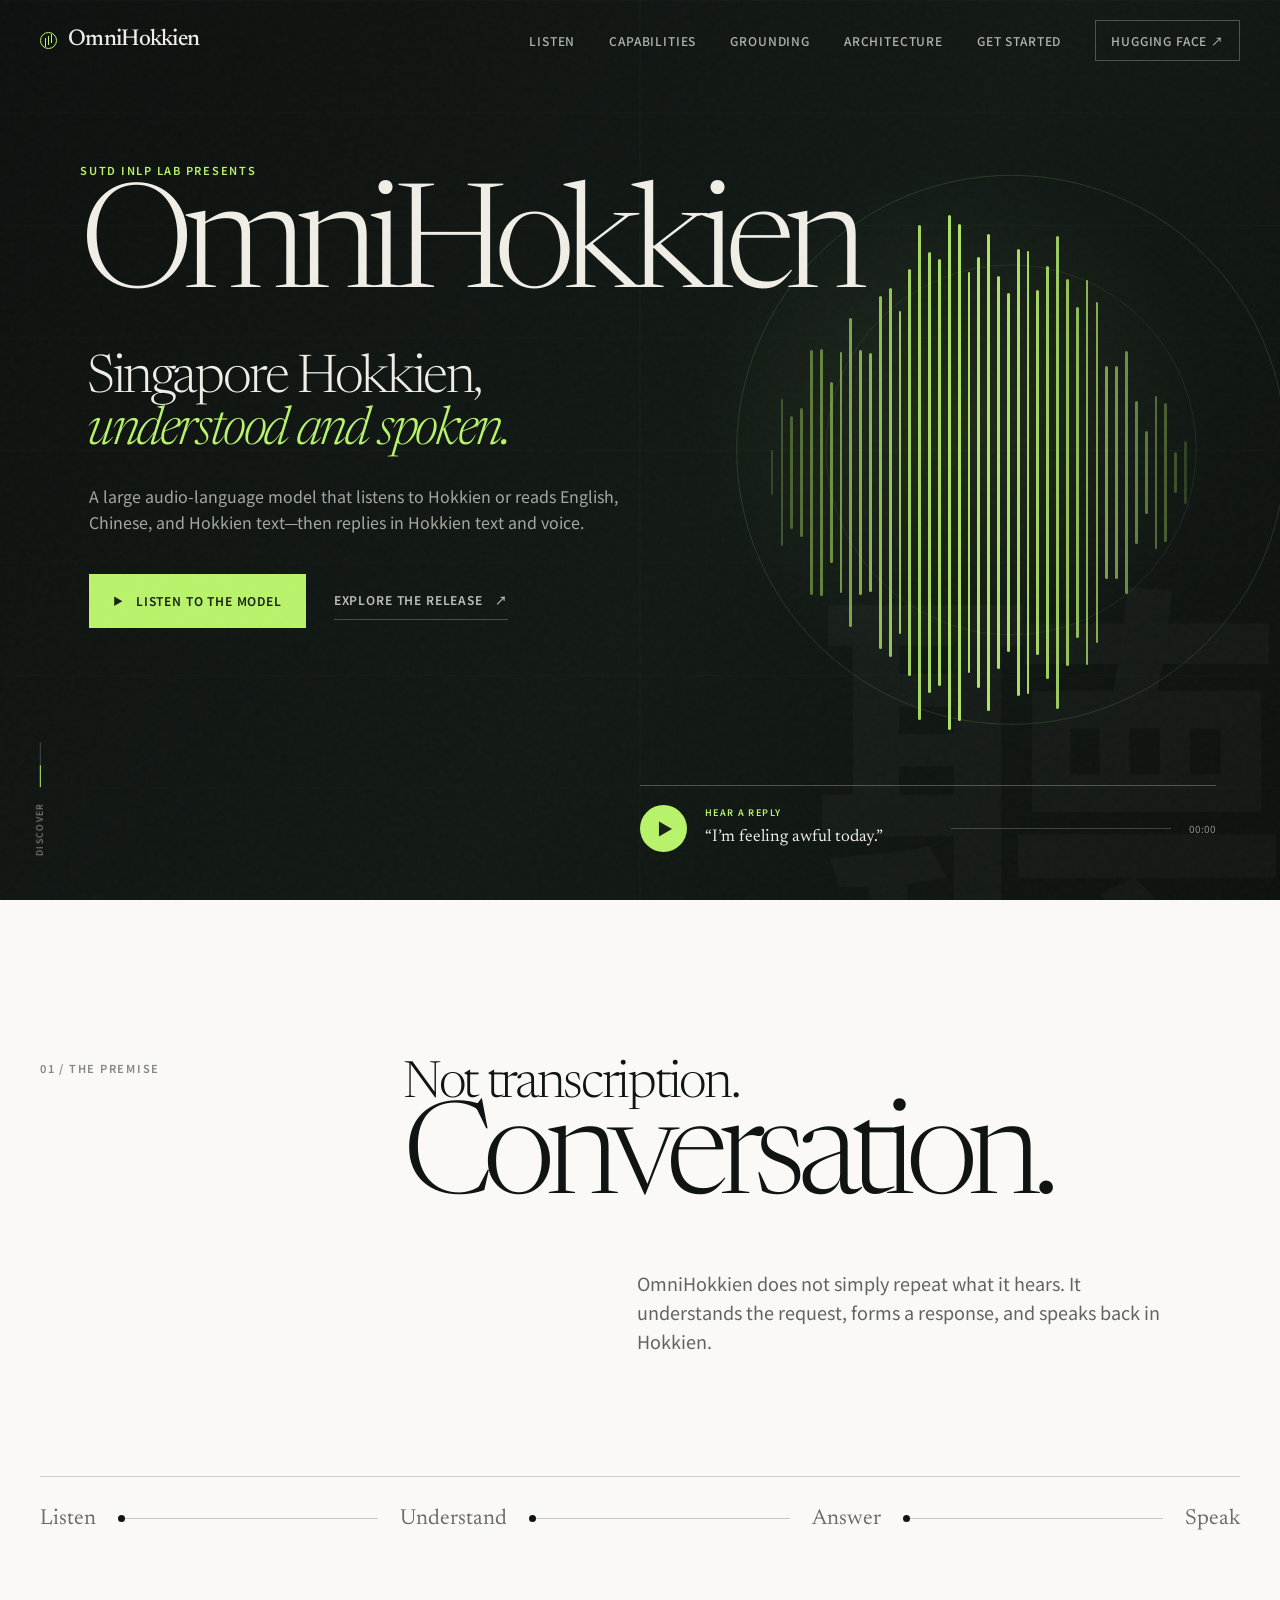
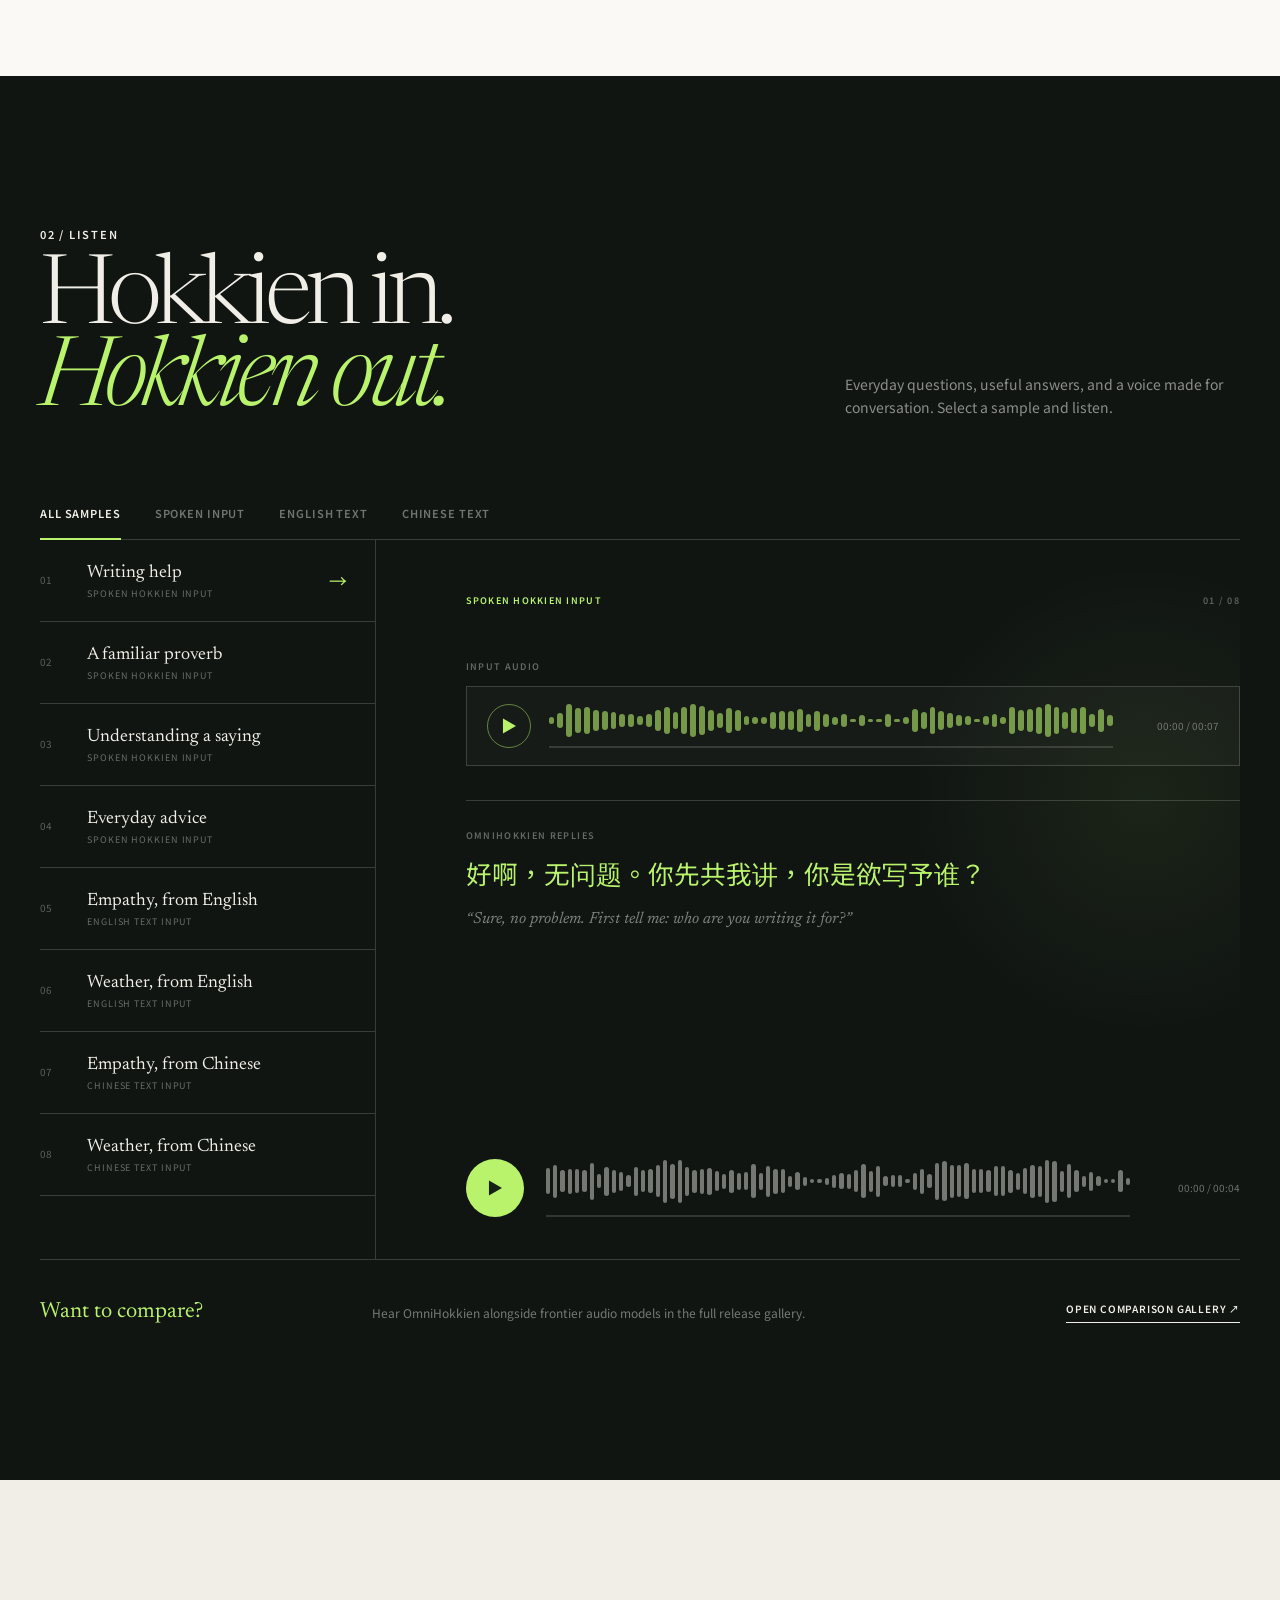
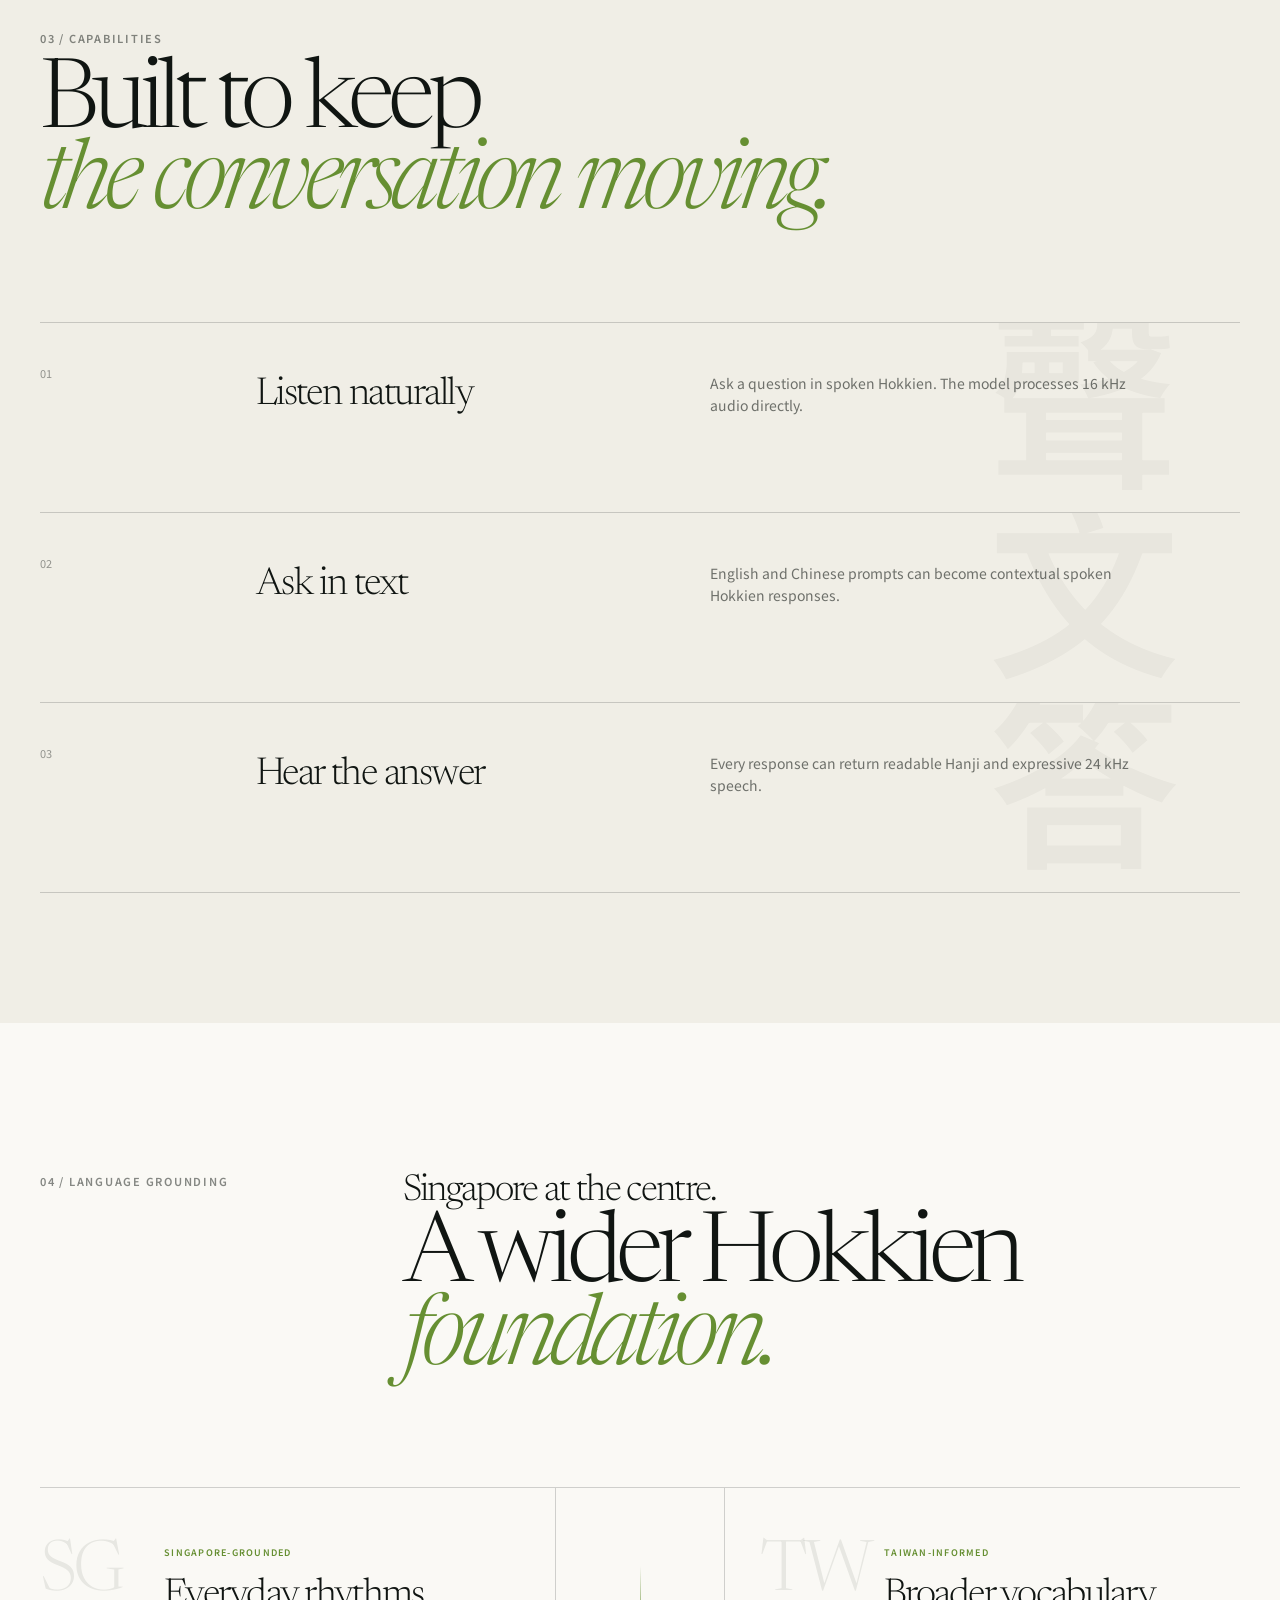
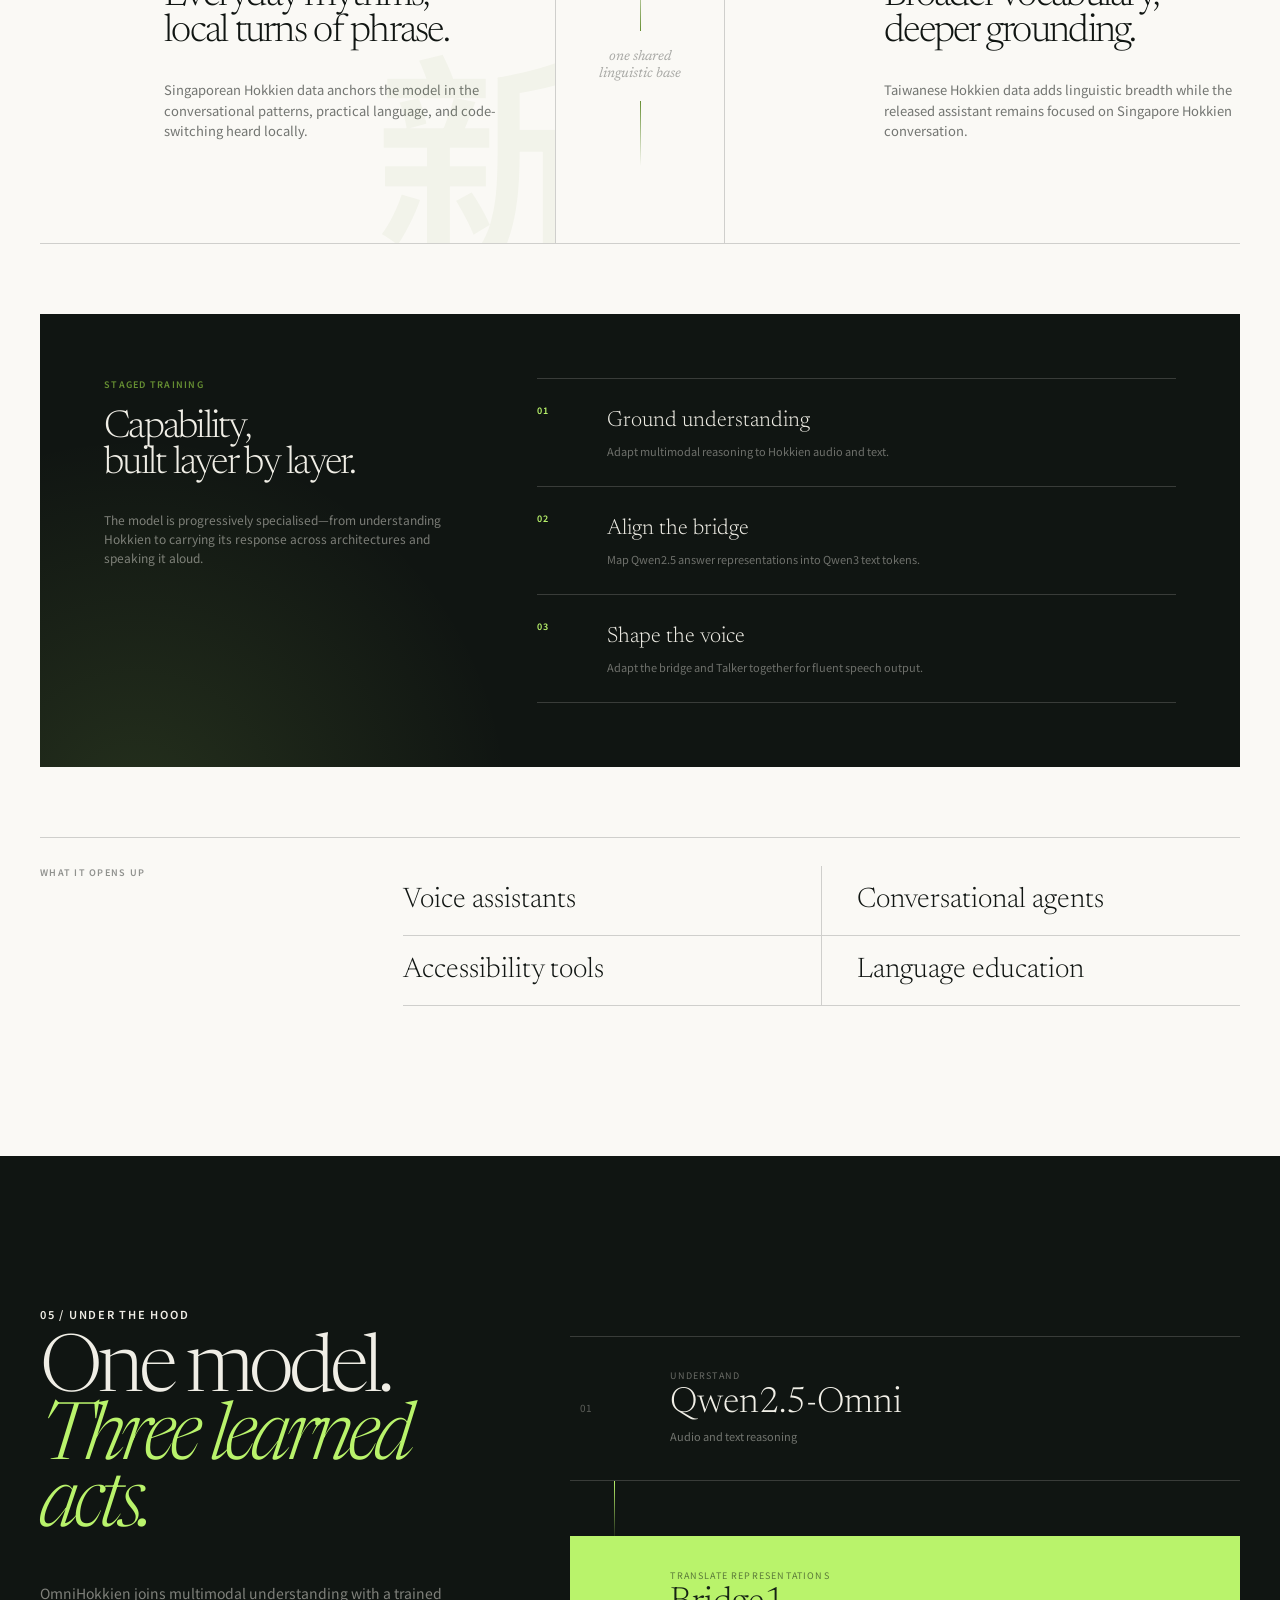
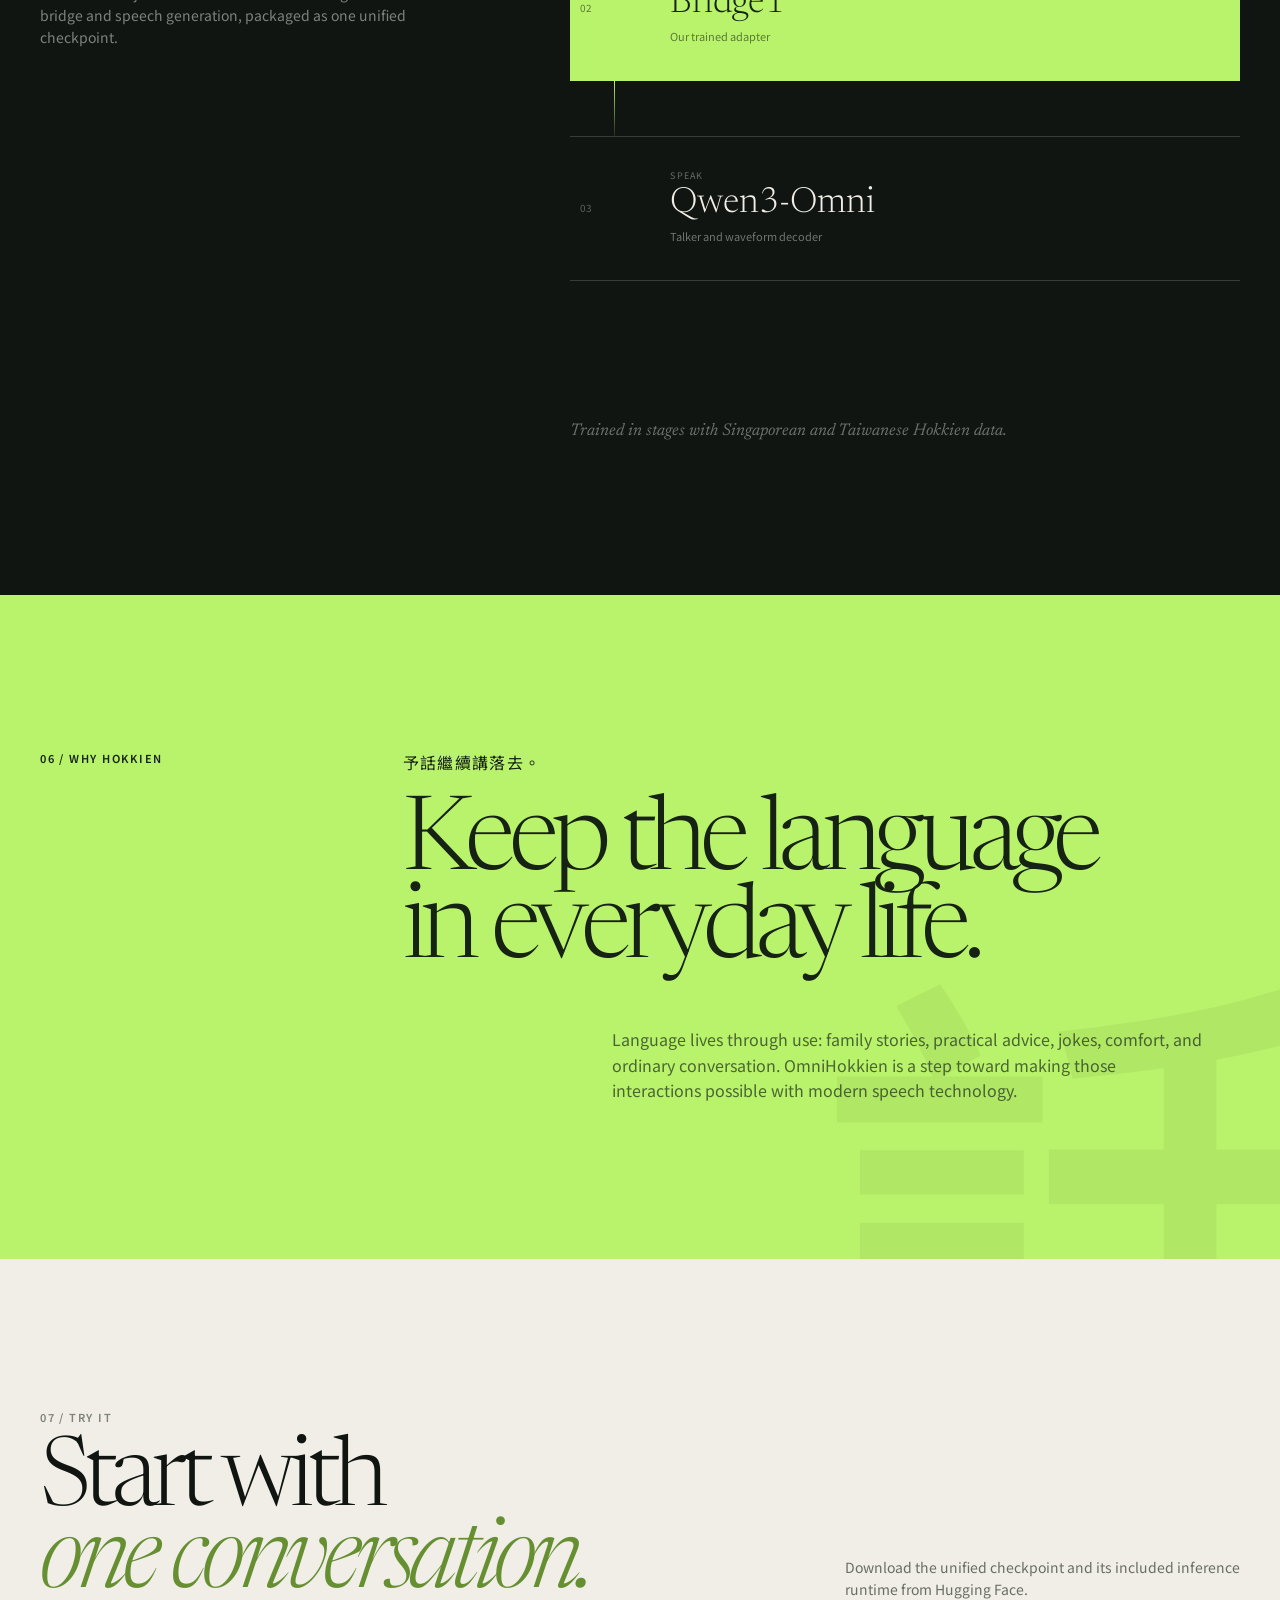
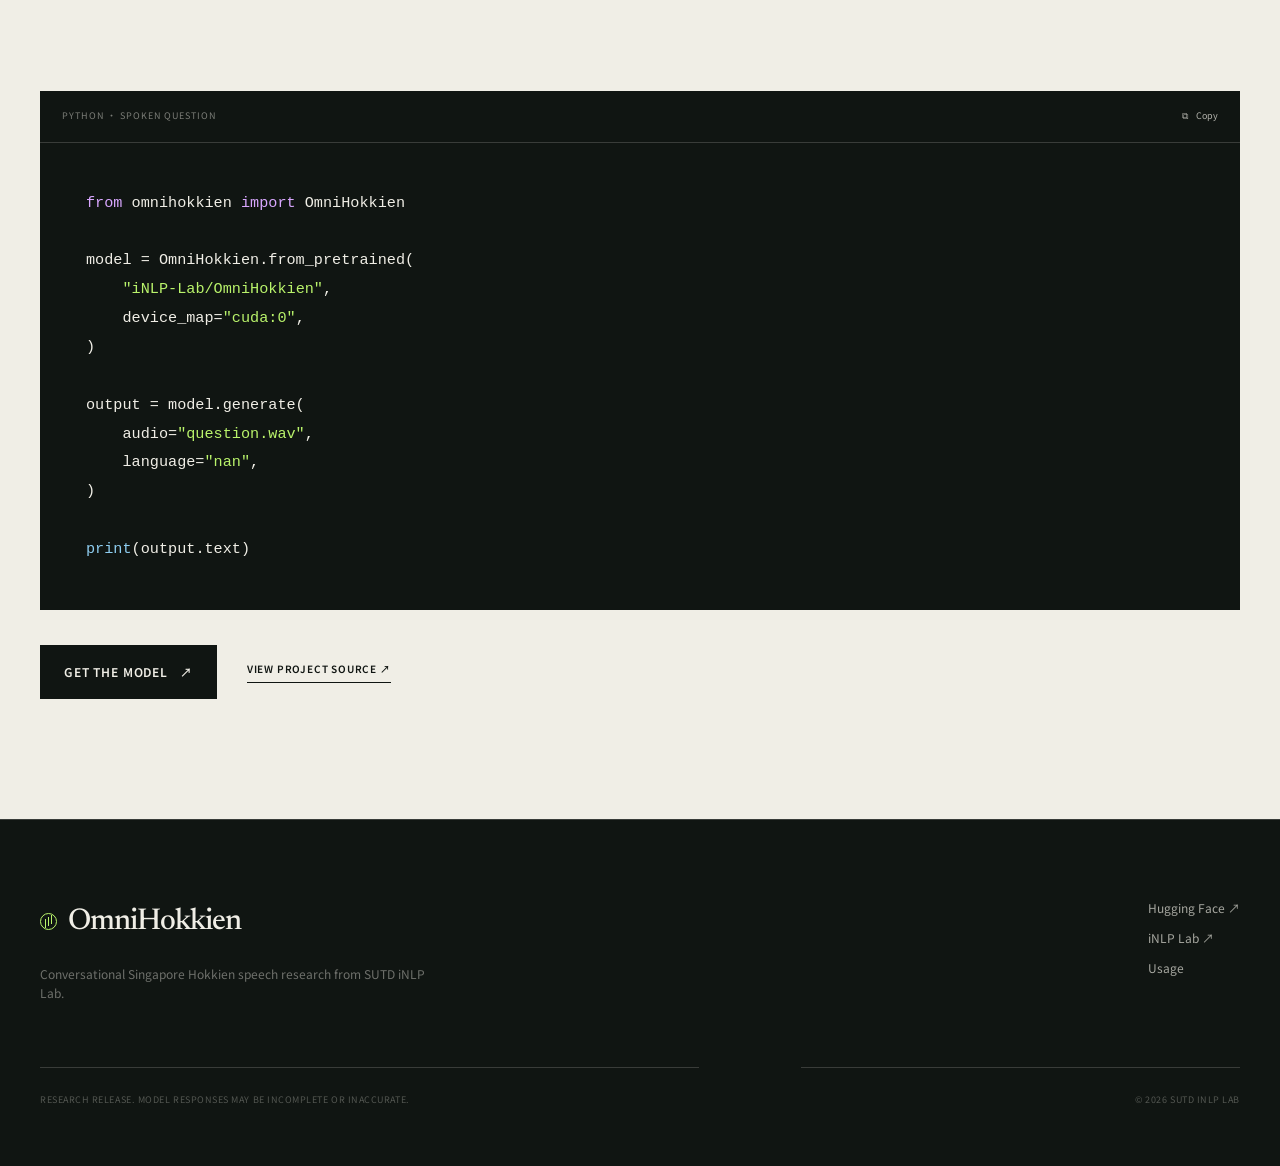
==== index.html @ aff07747 "Add spoken input audio to demos" ====
<!doctype html>
<html lang="en">
  <head>
    <meta charset="UTF-8" />
    <meta name="viewport" content="width=device-width, initial-scale=1.0" />
    <meta name="theme-color" content="#101512" />
    <meta
      name="description"
      content="OmniHokkien is a large audio-language model that listens, understands, and replies naturally in spoken Singapore Hokkien."
    />
    <meta property="og:title" content="OmniHokkien — Singapore Hokkien, understood and spoken" />
    <meta
      property="og:description"
      content="An open conversational speech model for Singapore Hokkien from SUTD iNLP Lab."
    />
    <title>OmniHokkien — A Large Audio-Language Model for Singapore Hokkien</title>
    <link rel="icon" href="./favicon.svg" type="image/svg+xml" />
    <link rel="preconnect" href="https://fonts.googleapis.com" />
    <link rel="preconnect" href="https://fonts.gstatic.com" crossorigin />
    <link
      href="https://fonts.googleapis.com/css2?family=Newsreader:opsz,wght@6..72,300;6..72,400;6..72,500&family=Noto+Sans+TC:wght@400;500;600&display=swap"
      rel="stylesheet"
    />
    <link rel="stylesheet" href="./styles.css" />
    <script src="./script.js" defer></script>
  </head>
  <body>
    <div class="page-progress" aria-hidden="true"><span></span></div>

    <header class="site-header" data-header>
      <a class="wordmark" href="#top" aria-label="OmniHokkien home">
        <span class="wordmark-signal" aria-hidden="true"></span>
        OmniHokkien
      </a>
      <button class="nav-toggle" type="button" aria-expanded="false" aria-controls="site-nav">
        <span></span><span></span>
        <span class="sr-only">Toggle menu</span>
      </button>
      <nav id="site-nav" class="site-nav" aria-label="Primary navigation">
        <a href="#listen">Listen</a>
        <a href="#capabilities">Capabilities</a>
        <a href="#grounding">Grounding</a>
        <a href="#architecture">Architecture</a>
        <a href="#start">Get started</a>
        <a
          class="nav-external"
          href="https://huggingface.co/iNLP-Lab/OmniHokkien"
          target="_blank"
          rel="noreferrer"
        >Hugging Face <span aria-hidden="true">↗</span></a>
      </nav>
    </header>

    <main id="top">
      <section class="hero" aria-labelledby="hero-title">
        <div class="hero-atmosphere" aria-hidden="true">
          <div class="orbit orbit-one"></div>
          <div class="orbit orbit-two"></div>
          <div class="hero-wave" data-hero-wave></div>
          <div class="hero-character">聽</div>
        </div>

        <div class="hero-content">
          <p class="eyebrow hero-eyebrow">SUTD iNLP Lab presents</p>
          <p class="hero-brand">OmniHokkien</p>
          <h1 id="hero-title">Singapore Hokkien,<br /><em>understood and spoken.</em></h1>
          <p class="hero-summary">
            A large audio-language model that listens to Hokkien or reads English,
            Chinese, and Hokkien text—then replies in Hokkien text and voice.
          </p>
          <div class="hero-actions">
            <a class="button button-primary" href="#listen">
              <span class="button-icon" aria-hidden="true">▶</span>
              Listen to the model
            </a>
            <a
              class="button button-quiet"
              href="https://huggingface.co/iNLP-Lab/OmniHokkien"
              target="_blank"
              rel="noreferrer"
            >Explore the release <span aria-hidden="true">↗</span></a>
          </div>
        </div>

        <div class="hero-listen" data-feature-player>
          <button class="feature-play" type="button" aria-label="Play featured OmniHokkien response">
            <span class="play-symbol" aria-hidden="true">▶</span>
          </button>
          <div class="feature-copy">
            <span class="feature-label">Hear a reply</span>
            <strong>“I’m feeling awful today.”</strong>
          </div>
          <div class="feature-progress" aria-hidden="true"><span></span></div>
          <time class="feature-time">00:00</time>
          <audio preload="metadata" src="./assets/audio/empathy-en.wav"></audio>
        </div>

        <a class="scroll-cue" href="#premise">
          <span>Discover</span>
          <span class="scroll-line" aria-hidden="true"></span>
        </a>
      </section>

      <section id="premise" class="premise section-light">
        <div class="section-shell premise-grid">
          <p class="section-index reveal">01 / The premise</p>
          <div class="premise-copy reveal">
            <p class="display-kicker">Not transcription.</p>
            <h2>Conversation.</h2>
            <p>
              OmniHokkien does not simply repeat what it hears. It understands
              the request, forms a response, and speaks back in Hokkien.
            </p>
          </div>
          <div class="signal-sentence reveal" aria-label="Listen, understand, answer, speak">
            <span>Listen</span><i></i><span>Understand</span><i></i><span>Answer</span><i></i><span>Speak</span>
          </div>
        </div>
      </section>

      <section id="listen" class="demos section-ink" aria-labelledby="listen-title">
        <div class="section-shell">
          <div class="section-heading reveal">
            <div>
              <p class="section-index">02 / Listen</p>
              <h2 id="listen-title">Hokkien in.<br /><em>Hokkien out.</em></h2>
            </div>
            <p class="section-intro">
              Everyday questions, useful answers, and a voice made for conversation.
              Select a sample and listen.
            </p>
          </div>

          <div class="demo-filters reveal" role="tablist" aria-label="Filter demos">
            <button class="filter-button is-active" type="button" role="tab" data-filter="all">All samples</button>
            <button class="filter-button" type="button" role="tab" data-filter="speech">Spoken input</button>
            <button class="filter-button" type="button" role="tab" data-filter="english">English text</button>
            <button class="filter-button" type="button" role="tab" data-filter="chinese">Chinese text</button>
          </div>

          <div class="demo-stage reveal">
            <div class="demo-list-wrap">
              <ol class="demo-list" data-demo-list aria-label="Demo samples"></ol>
            </div>

            <article class="demo-detail" data-demo-detail aria-live="polite">
              <div class="demo-detail-topline">
                <span class="demo-kind"></span>
                <span class="demo-count"></span>
              </div>
              <div class="demo-text-input">
                <p class="demo-prompt-label">Input</p>
                <h3 class="demo-prompt"></h3>
              </div>
              <div class="demo-audio-input" hidden>
                <p class="demo-prompt-label">Input audio</p>
                <div class="input-player">
                  <button class="input-play" type="button" aria-label="Play Hokkien input audio">
                    <span aria-hidden="true">▶</span>
                  </button>
                  <div class="input-timeline">
                    <div class="input-waveform" data-input-waveform aria-hidden="true"></div>
                    <div class="input-track" aria-hidden="true"><span></span></div>
                  </div>
                  <time class="input-time">00:00 / 00:00</time>
                  <audio data-input-audio preload="metadata"></audio>
                </div>
              </div>
              <div class="demo-response">
                <p class="demo-prompt-label">OmniHokkien replies</p>
                <p class="demo-hanji" lang="nan-Hant"></p>
                <p class="demo-gloss"></p>
              </div>
              <div class="demo-player">
                <button class="demo-play" type="button" aria-label="Play selected demo">
                  <span aria-hidden="true">▶</span>
                </button>
                <div class="demo-timeline">
                  <div class="demo-waveform" data-waveform aria-hidden="true"></div>
                  <div class="demo-track" aria-hidden="true"><span></span></div>
                </div>
                <time class="demo-time">00:00 / 00:00</time>
                <audio data-reply-audio preload="metadata"></audio>
              </div>
            </article>
          </div>

          <div class="comparison-note reveal">
            <p>Want to compare?</p>
            <span>
              Hear OmniHokkien alongside frontier audio models in the full release gallery.
            </span>
            <a
              href="https://huggingface.co/iNLP-Lab/OmniHokkien#demo-samples"
              target="_blank"
              rel="noreferrer"
            >Open comparison gallery <span aria-hidden="true">↗</span></a>
          </div>
        </div>
      </section>

      <section id="capabilities" class="capabilities section-paper" aria-labelledby="capabilities-title">
        <div class="section-shell">
          <div class="section-heading section-heading-dark reveal">
            <div>
              <p class="section-index">03 / Capabilities</p>
              <h2 id="capabilities-title">Built to keep<br /><em>the conversation moving.</em></h2>
            </div>
          </div>

          <div class="capability-list">
            <article class="capability reveal">
              <span class="capability-number">01</span>
              <h3>Listen naturally</h3>
              <p>Ask a question in spoken Hokkien. The model processes 16 kHz audio directly.</p>
              <span class="capability-mark" aria-hidden="true">聲</span>
            </article>
            <article class="capability reveal">
              <span class="capability-number">02</span>
              <h3>Ask in text</h3>
              <p>English and Chinese prompts can become contextual spoken Hokkien responses.</p>
              <span class="capability-mark" aria-hidden="true">文</span>
            </article>
            <article class="capability reveal">
              <span class="capability-number">03</span>
              <h3>Hear the answer</h3>
              <p>Every response can return readable Hanji and expressive 24 kHz speech.</p>
              <span class="capability-mark" aria-hidden="true">答</span>
            </article>
          </div>
        </div>
      </section>

      <section id="grounding" class="grounding section-light" aria-labelledby="grounding-title">
        <div class="section-shell">
          <div class="grounding-heading reveal">
            <p class="section-index">04 / Language grounding</p>
            <div>
              <p class="display-kicker">Singapore at the centre.</p>
              <h2 id="grounding-title">A wider Hokkien<br /><em>foundation.</em></h2>
            </div>
          </div>

          <div class="regional-story reveal">
            <article class="regional-block regional-block-primary">
              <span class="regional-code">SG</span>
              <div>
                <p class="regional-label">Singapore-grounded</p>
                <h3>Everyday rhythms,<br />local turns of phrase.</h3>
                <p>
                  Singaporean Hokkien data anchors the model in the conversational
                  patterns, practical language, and code-switching heard locally.
                </p>
              </div>
            </article>
            <div class="regional-link" aria-hidden="true">
              <span></span>
              <p>one shared<br />linguistic base</p>
              <span></span>
            </div>
            <article class="regional-block">
              <span class="regional-code">TW</span>
              <div>
                <p class="regional-label">Taiwan-informed</p>
                <h3>Broader vocabulary,<br />deeper grounding.</h3>
                <p>
                  Taiwanese Hokkien data adds linguistic breadth while the released
                  assistant remains focused on Singapore Hokkien conversation.
                </p>
              </div>
            </article>
          </div>

          <div class="training-story reveal">
            <div class="training-intro">
              <p class="regional-label">Staged training</p>
              <h3>Capability,<br />built layer by layer.</h3>
              <p>
                The model is progressively specialised—from understanding Hokkien
                to carrying its response across architectures and speaking it aloud.
              </p>
            </div>
            <ol class="training-steps">
              <li>
                <span>01</span>
                <div>
                  <strong>Ground understanding</strong>
                  <p>Adapt multimodal reasoning to Hokkien audio and text.</p>
                </div>
              </li>
              <li>
                <span>02</span>
                <div>
                  <strong>Align the bridge</strong>
                  <p>Map Qwen2.5 answer representations into Qwen3 text tokens.</p>
                </div>
              </li>
              <li>
                <span>03</span>
                <div>
                  <strong>Shape the voice</strong>
                  <p>Adapt the bridge and Talker together for fluent speech output.</p>
                </div>
              </li>
            </ol>
          </div>

          <div class="application-line reveal">
            <p>What it opens up</p>
            <div>
              <span>Voice assistants</span>
              <span>Conversational agents</span>
              <span>Accessibility tools</span>
              <span>Language education</span>
            </div>
          </div>
        </div>
      </section>

      <section id="architecture" class="architecture section-ink" aria-labelledby="architecture-title">
        <div class="section-shell architecture-shell">
          <div class="architecture-copy reveal">
            <p class="section-index">05 / Under the hood</p>
            <h2 id="architecture-title">One model.<br /><em>Three learned acts.</em></h2>
            <p>
              OmniHokkien joins multimodal understanding with a trained bridge and
              speech generation, packaged as one unified checkpoint.
            </p>
          </div>

          <div class="architecture-flow reveal" aria-label="OmniHokkien model architecture">
            <article class="architecture-step">
              <span class="architecture-number">01</span>
              <div>
                <p>Understand</p>
                <h3>Qwen2.5-Omni</h3>
                <span>Audio and text reasoning</span>
              </div>
            </article>
            <div class="architecture-connector"><span></span></div>
            <article class="architecture-step architecture-step-accent">
              <span class="architecture-number">02</span>
              <div>
                <p>Translate representations</p>
                <h3>Bridge1</h3>
                <span>Our trained adapter</span>
              </div>
            </article>
            <div class="architecture-connector"><span></span></div>
            <article class="architecture-step">
              <span class="architecture-number">03</span>
              <div>
                <p>Speak</p>
                <h3>Qwen3-Omni</h3>
                <span>Talker and waveform decoder</span>
              </div>
            </article>
          </div>

          <p class="architecture-footnote reveal">
            Trained in stages with Singaporean and Taiwanese Hokkien data.
          </p>
        </div>
      </section>

      <section class="purpose section-jade" aria-labelledby="purpose-title">
        <div class="section-shell purpose-grid">
          <p class="section-index reveal">06 / Why Hokkien</p>
          <div class="purpose-copy reveal">
            <p class="purpose-hanji" aria-hidden="true">予話繼續講落去。</p>
            <h2 id="purpose-title">Keep the language<br />in everyday life.</h2>
            <p>
              Language lives through use: family stories, practical advice, jokes,
              comfort, and ordinary conversation. OmniHokkien is a step toward
              making those interactions possible with modern speech technology.
            </p>
          </div>
        </div>
      </section>

      <section id="start" class="start section-paper" aria-labelledby="start-title">
        <div class="section-shell">
          <div class="section-heading section-heading-dark reveal">
            <div>
              <p class="section-index">07 / Try it</p>
              <h2 id="start-title">Start with<br /><em>one conversation.</em></h2>
            </div>
            <p class="section-intro">
              Download the unified checkpoint and its included inference runtime from Hugging Face.
            </p>
          </div>

          <div class="code-panel reveal">
            <div class="code-panel-top">
              <span>Python · spoken question</span>
              <button class="copy-button" type="button" data-copy-code>
                <span class="copy-icon" aria-hidden="true">⧉</span>
                <span class="copy-label">Copy</span>
              </button>
            </div>
            <pre><code><span class="code-keyword">from</span> omnihokkien <span class="code-keyword">import</span> OmniHokkien

model = OmniHokkien.from_pretrained(
    <span class="code-string">"iNLP-Lab/OmniHokkien"</span>,
    device_map=<span class="code-string">"cuda:0"</span>,
)

output = model.generate(
    audio=<span class="code-string">"question.wav"</span>,
    language=<span class="code-string">"nan"</span>,
)

<span class="code-function">print</span>(output.text)</code></pre>
          </div>

          <div class="start-actions reveal">
            <a
              class="button button-dark"
              href="https://huggingface.co/iNLP-Lab/OmniHokkien"
              target="_blank"
              rel="noreferrer"
            >Get the model <span aria-hidden="true">↗</span></a>
            <a
              class="text-link"
              href="https://github.com/mattChrisP/omni_hokkien_page"
              target="_blank"
              rel="noreferrer"
            >View project source <span aria-hidden="true">↗</span></a>
          </div>
        </div>
      </section>
    </main>

    <footer class="site-footer section-ink">
      <div class="section-shell footer-grid">
        <div>
          <a class="wordmark footer-wordmark" href="#top">
            <span class="wordmark-signal" aria-hidden="true"></span>
            OmniHokkien
          </a>
          <p>Conversational Singapore Hokkien speech research from SUTD iNLP Lab.</p>
        </div>
        <div class="footer-links">
          <a href="https://huggingface.co/iNLP-Lab/OmniHokkien" target="_blank" rel="noreferrer">Hugging Face ↗</a>
          <a href="https://inlp-lab.github.io/" target="_blank" rel="noreferrer">iNLP Lab ↗</a>
          <a href="#start">Usage</a>
        </div>
        <p class="footer-note">
          Research release. Model responses may be incomplete or inaccurate.
        </p>
        <p class="footer-copyright">© <span data-year></span> SUTD iNLP Lab</p>
      </div>
    </footer>
  </body>
</html>
---- styles.css ----
:root {
  --ink: #101512;
  --ink-soft: #19201c;
  --paper: #f0eee6;
  --paper-deep: #e6e1d5;
  --light: #faf9f5;
  --jade: #b9f36b;
  --jade-dark: #162314;
  --muted: #9ba59d;
  --line-dark: rgba(240, 238, 230, 0.18);
  --line-light: rgba(16, 21, 18, 0.18);
  --display: "Newsreader", "Iowan Old Style", "Times New Roman", serif;
  --sans: "Noto Sans TC", "Avenir Next", sans-serif;
  --shell: min(1280px, calc(100vw - 80px));
}

* {
  box-sizing: border-box;
}

html {
  scroll-behavior: smooth;
  overflow-x: hidden;
}

body {
  margin: 0;
  color: var(--ink);
  background: var(--ink);
  font-family: var(--sans);
  font-size: 16px;
  line-height: 1.6;
  overflow-x: hidden;
}

body::before {
  position: fixed;
  inset: 0;
  z-index: 100;
  pointer-events: none;
  opacity: 0.035;
  content: "";
  background-image: url("data:image/svg+xml,%3Csvg viewBox='0 0 180 180' xmlns='http://www.w3.org/2000/svg'%3E%3Cfilter id='n'%3E%3CfeTurbulence type='fractalNoise' baseFrequency='.9' numOctaves='3' stitchTiles='stitch'/%3E%3C/filter%3E%3Crect width='100%25' height='100%25' filter='url(%23n)' opacity='.7'/%3E%3C/svg%3E");
}

a {
  color: inherit;
  text-decoration: none;
}

button {
  color: inherit;
  font: inherit;
}

.sr-only {
  position: absolute;
  width: 1px;
  height: 1px;
  padding: 0;
  margin: -1px;
  overflow: hidden;
  clip: rect(0, 0, 0, 0);
  white-space: nowrap;
  border: 0;
}

.section-shell {
  width: var(--shell);
  margin: 0 auto;
}

.premise-grid > *,
.purpose-grid > *,
.architecture-shell > *,
.demo-stage > * {
  min-width: 0;
}

.section-ink {
  color: var(--paper);
  background: var(--ink);
}

.section-paper {
  color: var(--ink);
  background: var(--paper);
}

.section-light {
  color: var(--ink);
  background: var(--light);
}

.section-jade {
  color: var(--jade-dark);
  background: var(--jade);
}

.page-progress {
  position: fixed;
  top: 0;
  left: 0;
  z-index: 80;
  width: 100%;
  height: 2px;
}

.page-progress span {
  display: block;
  width: 0;
  height: 100%;
  background: var(--jade);
}

.site-header {
  position: fixed;
  top: 0;
  left: 0;
  z-index: 70;
  display: flex;
  align-items: center;
  justify-content: space-between;
  width: 100%;
  height: 82px;
  padding: 0 40px;
  color: var(--paper);
  border-bottom: 1px solid transparent;
  transition: background 240ms ease, border-color 240ms ease, height 240ms ease;
}

.site-header.is-scrolled {
  height: 68px;
  background: rgba(16, 21, 18, 0.88);
  border-color: var(--line-dark);
  backdrop-filter: blur(16px);
}

.wordmark {
  display: inline-flex;
  gap: 11px;
  align-items: center;
  font-family: var(--display);
  font-size: 23px;
  font-weight: 500;
  letter-spacing: -0.03em;
}

.wordmark-signal {
  position: relative;
  display: inline-block;
  width: 17px;
  height: 17px;
  border: 1px solid var(--jade);
  border-radius: 50%;
}

.wordmark-signal::after {
  position: absolute;
  top: 3px;
  left: 7px;
  width: 1px;
  height: 9px;
  content: "";
  background: var(--jade);
  box-shadow: -3px 2px 0 var(--jade), 3px -2px 0 var(--jade);
}

.site-nav {
  display: flex;
  gap: 34px;
  align-items: center;
  font-size: 12px;
  font-weight: 500;
  letter-spacing: 0.07em;
  text-transform: uppercase;
}

.site-nav a {
  position: relative;
  color: rgba(240, 238, 230, 0.72);
  transition: color 180ms ease;
}

.site-nav a:not(.nav-external)::after {
  position: absolute;
  bottom: -8px;
  left: 0;
  width: 100%;
  height: 1px;
  content: "";
  background: var(--jade);
  transform: scaleX(0);
  transform-origin: right;
  transition: transform 220ms ease;
}

.site-nav a:hover {
  color: var(--paper);
}

.site-nav a:hover::after {
  transform: scaleX(1);
  transform-origin: left;
}

.nav-external {
  padding: 10px 15px;
  border: 1px solid rgba(240, 238, 230, 0.28);
}

.nav-toggle {
  display: none;
}

.hero {
  position: relative;
  display: flex;
  min-height: 100svh;
  color: var(--paper);
  background:
    radial-gradient(circle at 75% 47%, rgba(185, 243, 107, 0.08), transparent 24%),
    linear-gradient(125deg, #0d110f 0%, #131a16 56%, #0d120f 100%);
  overflow: hidden;
}

.hero::after {
  position: absolute;
  inset: 0;
  pointer-events: none;
  content: "";
  background:
    linear-gradient(90deg, transparent 49.94%, rgba(240, 238, 230, 0.05) 50%, transparent 50.06%),
    linear-gradient(rgba(240, 238, 230, 0.025) 1px, transparent 1px);
  background-size: 100% 100%, 100% 12.5%;
}

.hero-content {
  position: relative;
  z-index: 3;
  width: min(820px, 65vw);
  padding: 18vh 0 155px 6.25vw;
}

.eyebrow,
.section-index {
  margin: 0;
  font-size: 11px;
  font-weight: 600;
  letter-spacing: 0.16em;
  text-transform: uppercase;
}

.hero-eyebrow {
  color: var(--jade);
  opacity: 0;
  animation: hero-rise 800ms 160ms ease forwards;
}

.hero-brand {
  margin: 14px 0 0;
  font-family: var(--display);
  font-size: clamp(6rem, 11.3vw, 12.5rem);
  font-weight: 300;
  line-height: 0.82;
  letter-spacing: -0.075em;
  white-space: nowrap;
  opacity: 0;
  animation: hero-rise 900ms 260ms cubic-bezier(0.22, 1, 0.36, 1) forwards;
}

.hero h1 {
  margin: 42px 0 0 7px;
  font-family: var(--display);
  font-size: clamp(2.3rem, 4.15vw, 5.25rem);
  font-weight: 300;
  line-height: 0.98;
  letter-spacing: -0.045em;
  opacity: 0;
  animation: hero-rise 900ms 380ms cubic-bezier(0.22, 1, 0.36, 1) forwards;
}

.hero h1 em,
.section-heading h2 em,
.architecture-copy h2 em,
.start h2 em {
  color: var(--jade);
  font-weight: 300;
}

.hero-summary {
  max-width: 545px;
  margin: 26px 0 0 9px;
  color: rgba(240, 238, 230, 0.67);
  font-size: 16px;
  opacity: 0;
  animation: hero-rise 900ms 480ms ease forwards;
}

.hero-actions {
  display: flex;
  gap: 28px;
  align-items: center;
  margin: 38px 0 0 9px;
  opacity: 0;
  animation: hero-rise 900ms 580ms ease forwards;
}

.button {
  display: inline-flex;
  gap: 12px;
  align-items: center;
  justify-content: center;
  min-height: 54px;
  padding: 0 24px;
  font-size: 12px;
  font-weight: 600;
  letter-spacing: 0.07em;
  text-transform: uppercase;
  transition: transform 180ms ease, background 180ms ease, color 180ms ease;
}

.button:hover {
  transform: translateY(-2px);
}

.button-primary {
  color: var(--jade-dark);
  background: var(--jade);
}

.button-primary:hover {
  background: #cbff87;
}

.button-icon {
  font-size: 10px;
}

.button-quiet {
  min-height: auto;
  padding: 9px 0;
  color: rgba(240, 238, 230, 0.78);
  border-bottom: 1px solid rgba(240, 238, 230, 0.25);
}

.hero-atmosphere {
  position: absolute;
  inset: 0;
}

.hero-wave {
  position: absolute;
  top: 21%;
  right: 0;
  bottom: 16%;
  display: flex;
  gap: clamp(5px, 0.55vw, 11px);
  align-items: center;
  justify-content: center;
  width: 47vw;
  opacity: 0;
  mask-image: linear-gradient(90deg, transparent, black 18%, black 82%, transparent);
  animation: wave-appear 1.4s 500ms ease forwards;
}

.hero-wave span {
  width: clamp(2px, 0.22vw, 4px);
  height: var(--height);
  min-height: 8px;
  background: var(--jade);
  border-radius: 99px;
  opacity: var(--opacity);
  transform-origin: center;
  animation: waveform 2.2s var(--delay) ease-in-out infinite alternate;
}

.orbit {
  position: absolute;
  top: 50%;
  right: 21%;
  border: 1px solid rgba(185, 243, 107, 0.14);
  border-radius: 50%;
  transform: translate(50%, -50%);
}

.orbit-one {
  width: 43vw;
  height: 43vw;
}

.orbit-two {
  width: 29vw;
  height: 29vw;
  border-color: rgba(240, 238, 230, 0.08);
}

.hero-character {
  position: absolute;
  right: -1vw;
  bottom: -10vw;
  color: rgba(240, 238, 230, 0.026);
  font-family: var(--sans);
  font-size: 38vw;
  font-weight: 600;
  line-height: 1;
  user-select: none;
}

.hero-listen {
  position: absolute;
  right: 5vw;
  bottom: 48px;
  z-index: 5;
  display: grid;
  grid-template-columns: auto minmax(180px, 1fr) minmax(120px, 220px) auto;
  gap: 18px;
  align-items: center;
  width: min(610px, 45vw);
  padding-top: 19px;
  border-top: 1px solid rgba(240, 238, 230, 0.28);
  opacity: 0;
  animation: hero-rise 800ms 760ms ease forwards;
}

.feature-play,
.demo-play,
.input-play {
  display: grid;
  flex: 0 0 auto;
  width: 47px;
  height: 47px;
  padding: 0;
  color: var(--jade-dark);
  cursor: pointer;
  background: var(--jade);
  border: 0;
  border-radius: 50%;
  place-items: center;
  transition: transform 180ms ease, background 180ms ease;
}

.feature-play:hover,
.demo-play:hover,
.input-play:hover {
  background: #cbff87;
  transform: scale(1.06);
}

.play-symbol {
  margin-left: 3px;
}

.feature-copy {
  display: flex;
  flex-direction: column;
  min-width: 0;
}

.feature-label {
  color: var(--jade);
  font-size: 9px;
  font-weight: 600;
  letter-spacing: 0.15em;
  text-transform: uppercase;
}

.feature-copy strong {
  margin-top: 3px;
  overflow: hidden;
  font-family: var(--display);
  font-size: 17px;
  font-weight: 400;
  text-overflow: ellipsis;
  white-space: nowrap;
}

.feature-progress {
  height: 1px;
  background: rgba(240, 238, 230, 0.22);
}

.feature-progress span {
  display: block;
  width: 0;
  height: 100%;
  background: var(--jade);
}

.feature-time {
  color: rgba(240, 238, 230, 0.55);
  font-size: 10px;
  font-variant-numeric: tabular-nums;
}

.scroll-cue {
  position: absolute;
  bottom: 37px;
  left: 40px;
  z-index: 5;
  display: flex;
  gap: 15px;
  align-items: center;
  color: rgba(240, 238, 230, 0.48);
  font-size: 9px;
  font-weight: 500;
  letter-spacing: 0.15em;
  text-transform: uppercase;
  transform: rotate(-90deg);
  transform-origin: left center;
}

.scroll-line {
  display: block;
  width: 45px;
  height: 1px;
  overflow: hidden;
  background: rgba(240, 238, 230, 0.22);
}

.scroll-line::after {
  display: block;
  width: 50%;
  height: 100%;
  content: "";
  background: var(--jade);
  animation: scroll-pulse 1.8s ease-in-out infinite;
}

.premise {
  padding: 160px 0 140px;
}

.premise-grid {
  display: grid;
  grid-template-columns: 0.42fr 1.35fr;
  gap: 0 8vw;
}

.premise .section-index,
.capabilities .section-index,
.start .section-index {
  color: rgba(16, 21, 18, 0.5);
}

.display-kicker {
  margin: 0;
  font-family: var(--display);
  font-size: clamp(2rem, 4vw, 4.5rem);
  font-weight: 300;
  line-height: 1;
  letter-spacing: -0.045em;
}

.premise-copy h2 {
  margin: 0;
  font-family: var(--display);
  font-size: clamp(5rem, 10vw, 11.5rem);
  font-weight: 300;
  line-height: 0.82;
  letter-spacing: -0.075em;
}

.premise-copy > p:last-child {
  max-width: 530px;
  margin: 53px 0 0 28%;
  color: rgba(16, 21, 18, 0.66);
  font-size: 18px;
}

.signal-sentence {
  grid-column: 1 / -1;
  display: flex;
  align-items: center;
  width: 100%;
  min-width: 0;
  margin-top: 120px;
  padding-top: 25px;
  color: rgba(16, 21, 18, 0.62);
  border-top: 1px solid var(--line-light);
  font-family: var(--display);
  font-size: clamp(1.1rem, 1.7vw, 1.5rem);
}

.signal-sentence i {
  height: 1px;
  margin: 0 22px;
  background: rgba(16, 21, 18, 0.22);
  flex: 1;
}

.signal-sentence i::after {
  display: block;
  width: 7px;
  height: 7px;
  margin-top: -3px;
  content: "";
  background: var(--ink);
  border-radius: 50%;
}

.demos {
  padding: 150px 0;
}

.section-heading {
  display: flex;
  align-items: flex-end;
  justify-content: space-between;
}

.section-heading h2,
.architecture-copy h2,
.start h2 {
  margin: 16px 0 0;
  font-family: var(--display);
  font-size: clamp(4.4rem, 7.5vw, 8.7rem);
  font-weight: 300;
  line-height: 0.85;
  letter-spacing: -0.065em;
}

.section-intro {
  width: min(395px, 33vw);
  margin: 0 0 5px;
  color: rgba(240, 238, 230, 0.56);
  font-size: 14px;
}

.section-heading-dark .section-intro {
  color: rgba(16, 21, 18, 0.6);
}

.demo-filters {
  display: flex;
  gap: 34px;
  margin-top: 82px;
  padding-bottom: 16px;
  border-bottom: 1px solid var(--line-dark);
}

.filter-button {
  position: relative;
  padding: 0;
  color: rgba(240, 238, 230, 0.44);
  cursor: pointer;
  background: transparent;
  border: 0;
  font-size: 11px;
  font-weight: 600;
  letter-spacing: 0.08em;
  text-transform: uppercase;
}

.filter-button::after {
  position: absolute;
  right: 0;
  bottom: -17px;
  left: 0;
  height: 2px;
  content: "";
  background: var(--jade);
  transform: scaleX(0);
  transition: transform 180ms ease;
}

.filter-button.is-active {
  color: var(--paper);
}

.filter-button.is-active::after {
  transform: scaleX(1);
}

.demo-stage {
  display: grid;
  grid-template-columns: minmax(280px, 0.56fr) minmax(480px, 1.44fr);
  min-height: 720px;
  border-bottom: 1px solid var(--line-dark);
}

.demo-list-wrap {
  max-height: 720px;
  overflow: auto;
  border-right: 1px solid var(--line-dark);
  scrollbar-color: rgba(185, 243, 107, 0.35) transparent;
  scrollbar-width: thin;
}

.demo-list {
  padding: 0;
  margin: 0;
  list-style: none;
}

.demo-list-button {
  display: grid;
  grid-template-columns: 34px 1fr auto;
  gap: 13px;
  align-items: center;
  width: 100%;
  min-height: 82px;
  padding: 17px 28px 17px 0;
  text-align: left;
  cursor: pointer;
  background: transparent;
  border: 0;
  border-bottom: 1px solid var(--line-dark);
  transition: padding 180ms ease, background 180ms ease;
}

.demo-list-button:hover {
  padding-left: 10px;
  background: rgba(240, 238, 230, 0.025);
}

.demo-list-button.is-active {
  color: var(--jade);
}

.demo-list-number {
  color: rgba(240, 238, 230, 0.34);
  font-size: 10px;
  font-variant-numeric: tabular-nums;
}

.demo-list-copy {
  display: flex;
  flex-direction: column;
}

.demo-list-copy strong {
  color: var(--paper);
  font-family: var(--display);
  font-size: 18px;
  font-weight: 400;
}

.demo-list-copy span,
.demo-list-duration {
  color: rgba(240, 238, 230, 0.4);
  font-size: 9px;
  letter-spacing: 0.1em;
  text-transform: uppercase;
}

.demo-list-arrow {
  font-size: 18px;
}

.demo-detail {
  position: relative;
  display: flex;
  flex-direction: column;
  padding: 54px 0 42px 7vw;
}

.demo-detail::before {
  position: absolute;
  top: 0;
  right: 0;
  width: 37%;
  height: 100%;
  pointer-events: none;
  content: "";
  background: radial-gradient(circle at 70% 36%, rgba(185, 243, 107, 0.065), transparent 46%);
}

.demo-detail-topline {
  display: flex;
  justify-content: space-between;
  color: var(--jade);
  font-size: 9px;
  font-weight: 600;
  letter-spacing: 0.14em;
  text-transform: uppercase;
}

.demo-count {
  color: rgba(240, 238, 230, 0.34);
}

.demo-prompt-label {
  margin: 60px 0 11px;
  color: rgba(240, 238, 230, 0.38);
  font-size: 9px;
  font-weight: 600;
  letter-spacing: 0.15em;
  text-transform: uppercase;
}

.demo-text-input[hidden],
.demo-audio-input[hidden] {
  display: none;
}

.demo-prompt {
  max-width: 780px;
  min-height: 93px;
  margin: 0;
  font-family: var(--display);
  font-size: clamp(2rem, 3vw, 3.35rem);
  font-weight: 300;
  line-height: 1.04;
  letter-spacing: -0.035em;
}

.demo-audio-input {
  max-width: 780px;
}

.demo-audio-input .demo-prompt-label {
  margin-top: 52px;
}

.input-player {
  display: flex;
  gap: 18px;
  align-items: center;
  padding: 17px 20px;
  background: rgba(240, 238, 230, 0.025);
  border: 1px solid var(--line-dark);
}

.input-play {
  width: 44px;
  height: 44px;
  color: var(--jade);
  background: transparent;
  border: 1px solid rgba(185, 243, 107, 0.48);
}

.input-play:hover {
  color: var(--ink);
}

.input-timeline {
  position: relative;
  height: 44px;
  cursor: pointer;
  flex: 1;
}

.input-waveform {
  display: flex;
  gap: 3px;
  align-items: center;
  height: 34px;
  overflow: hidden;
  opacity: 0.58;
}

.input-waveform span {
  width: 2px;
  height: var(--height);
  min-height: 3px;
  background: var(--jade);
  border-radius: 3px;
  flex: 1;
}

.input-track {
  position: absolute;
  right: 0;
  bottom: 0;
  left: 0;
  height: 2px;
  background: rgba(240, 238, 230, 0.15);
}

.input-track span {
  display: block;
  width: 0;
  height: 100%;
  background: var(--jade);
}

.input-time {
  width: 88px;
  color: rgba(240, 238, 230, 0.42);
  font-size: 10px;
  font-variant-numeric: tabular-nums;
  text-align: right;
}

.demo-response {
  max-width: 780px;
  margin-top: 34px;
  padding-top: 3px;
  border-top: 1px solid var(--line-dark);
}

.demo-response .demo-prompt-label {
  margin-top: 25px;
}

.demo-hanji {
  margin: 0;
  color: var(--jade);
  font-family: var(--sans);
  font-size: clamp(1.4rem, 2vw, 2rem);
  line-height: 1.5;
}

.demo-gloss {
  max-width: 650px;
  margin: 15px 0 0;
  color: rgba(240, 238, 230, 0.5);
  font-family: var(--display);
  font-size: 16px;
  font-style: italic;
}

.demo-player {
  display: flex;
  gap: 22px;
  align-items: center;
  max-width: 780px;
  margin-top: auto;
  padding-top: 38px;
}

.demo-play {
  width: 58px;
  height: 58px;
}

.demo-timeline {
  position: relative;
  height: 58px;
  cursor: pointer;
  flex: 1;
}

.demo-waveform {
  display: flex;
  gap: 3px;
  align-items: center;
  height: 45px;
  overflow: hidden;
  opacity: 0.45;
}

.demo-waveform span {
  width: 2px;
  height: var(--height);
  min-height: 3px;
  background: var(--paper);
  border-radius: 3px;
  flex: 1;
}

.demo-track {
  position: absolute;
  right: 0;
  bottom: 0;
  left: 0;
  height: 2px;
  background: rgba(240, 238, 230, 0.15);
}

.demo-track span {
  display: block;
  width: 0;
  height: 100%;
  background: var(--jade);
}

.demo-time {
  width: 88px;
  color: rgba(240, 238, 230, 0.42);
  font-size: 10px;
  font-variant-numeric: tabular-nums;
  text-align: right;
}

.comparison-note {
  display: grid;
  grid-template-columns: 0.45fr 1fr auto;
  gap: 35px;
  align-items: center;
  padding: 35px 0 0;
}

.comparison-note p {
  margin: 0;
  color: var(--jade);
  font-family: var(--display);
  font-size: 22px;
}

.comparison-note > span {
  color: rgba(240, 238, 230, 0.46);
  font-size: 12px;
}

.comparison-note a,
.text-link {
  padding-bottom: 5px;
  border-bottom: 1px solid currentColor;
  font-size: 10px;
  font-weight: 600;
  letter-spacing: 0.08em;
  text-transform: uppercase;
}

.capabilities {
  padding: 150px 0 130px;
}

.section-heading-dark h2 em,
.start h2 em {
  color: #668f32;
}

.capability-list {
  margin-top: 95px;
  border-top: 1px solid var(--line-light);
}

.capability {
  position: relative;
  display: grid;
  grid-template-columns: 0.35fr 0.8fr 1fr;
  gap: 30px;
  align-items: start;
  min-height: 190px;
  padding: 42px 0;
  border-bottom: 1px solid var(--line-light);
  overflow: hidden;
}

.capability-number {
  color: rgba(16, 21, 18, 0.42);
  font-size: 11px;
}

.capability h3 {
  margin: 0;
  font-family: var(--display);
  font-size: clamp(2.1rem, 3vw, 3.2rem);
  font-weight: 300;
  letter-spacing: -0.04em;
}

.capability p {
  max-width: 420px;
  margin: 7px 0 0;
  color: rgba(16, 21, 18, 0.58);
  font-size: 14px;
}

.capability-mark {
  position: absolute;
  top: -30px;
  right: 5%;
  color: rgba(16, 21, 18, 0.035);
  font-size: 12rem;
  font-weight: 600;
  line-height: 1;
  transition: color 220ms ease, transform 350ms ease;
}

.capability:hover .capability-mark {
  color: rgba(102, 143, 50, 0.12);
  transform: translateX(-14px);
}

.grounding {
  padding: 150px 0;
}

.grounding .section-index {
  color: rgba(16, 21, 18, 0.5);
}

.grounding-heading {
  display: grid;
  grid-template-columns: 0.42fr 1.35fr;
  gap: 8vw;
  align-items: start;
}

.grounding-heading h2 {
  margin: 0;
  font-family: var(--display);
  font-size: clamp(4.5rem, 7.6vw, 8.8rem);
  font-weight: 300;
  line-height: 0.85;
  letter-spacing: -0.065em;
}

.grounding-heading h2 em {
  color: #668f32;
  font-weight: 300;
}

.grounding-heading .display-kicker {
  margin-bottom: 7px;
  font-size: clamp(1.7rem, 2.9vw, 3.4rem);
}

.regional-story {
  display: grid;
  grid-template-columns: 1fr 170px 1fr;
  margin-top: 105px;
  border-top: 1px solid var(--line-light);
  border-bottom: 1px solid var(--line-light);
}

.regional-block {
  position: relative;
  display: grid;
  grid-template-columns: 100px 1fr;
  gap: 24px;
  min-height: 355px;
  padding: 58px 35px 52px 0;
  overflow: hidden;
}

.regional-block:last-child {
  padding-right: 0;
  padding-left: 35px;
}

.regional-code {
  color: rgba(16, 21, 18, 0.08);
  font-family: var(--display);
  font-size: 70px;
  font-weight: 300;
  line-height: 0.8;
  letter-spacing: -0.06em;
}

.regional-label {
  margin: 0;
  color: #668f32;
  font-size: 9px;
  font-weight: 600;
  letter-spacing: 0.14em;
  text-transform: uppercase;
}

.regional-block h3,
.training-intro h3 {
  margin: 17px 0 0;
  font-family: var(--display);
  font-size: clamp(2.2rem, 3vw, 3.5rem);
  font-weight: 300;
  line-height: 0.94;
  letter-spacing: -0.045em;
}

.regional-block div > p:last-child {
  max-width: 410px;
  margin: 30px 0 0;
  color: rgba(16, 21, 18, 0.58);
  font-size: 13px;
}

.regional-block-primary::after {
  position: absolute;
  right: -40px;
  bottom: -80px;
  color: rgba(102, 143, 50, 0.055);
  content: "新";
  font-size: 220px;
  font-weight: 600;
}

.regional-link {
  display: flex;
  flex-direction: column;
  gap: 18px;
  align-items: center;
  justify-content: center;
  color: rgba(16, 21, 18, 0.35);
  border-right: 1px solid var(--line-light);
  border-left: 1px solid var(--line-light);
  text-align: center;
}

.regional-link span {
  display: block;
  width: 1px;
  height: 65px;
  background: linear-gradient(transparent, #668f32);
}

.regional-link span:last-child {
  background: linear-gradient(#668f32, transparent);
}

.regional-link p {
  margin: 0;
  font-family: var(--display);
  font-size: 14px;
  font-style: italic;
  line-height: 1.2;
}

.training-story {
  display: grid;
  grid-template-columns: 0.7fr 1.3fr;
  gap: 7vw;
  margin-top: 70px;
  padding: 64px;
  color: var(--paper);
  background:
    radial-gradient(circle at 8% 110%, rgba(185, 243, 107, 0.12), transparent 31%),
    var(--ink);
}

.training-intro h3 {
  color: var(--paper);
}

.training-intro > p:last-child {
  max-width: 390px;
  margin: 28px 0 0;
  color: rgba(240, 238, 230, 0.48);
  font-size: 12px;
}

.training-steps {
  padding: 0;
  margin: 0;
  list-style: none;
  border-top: 1px solid var(--line-dark);
}

.training-steps li {
  display: grid;
  grid-template-columns: 52px 1fr;
  gap: 18px;
  padding: 25px 0;
  border-bottom: 1px solid var(--line-dark);
}

.training-steps li > span {
  color: var(--jade);
  font-size: 9px;
  font-weight: 600;
  letter-spacing: 0.1em;
}

.training-steps strong {
  font-family: var(--display);
  font-size: 22px;
  font-weight: 300;
}

.training-steps p {
  margin: 4px 0 0;
  color: rgba(240, 238, 230, 0.42);
  font-size: 11px;
}

.application-line {
  display: grid;
  grid-template-columns: 0.42fr 1.35fr;
  gap: 8vw;
  align-items: start;
  margin-top: 70px;
  padding-top: 28px;
  border-top: 1px solid var(--line-light);
}

.application-line > p {
  margin: 0;
  color: rgba(16, 21, 18, 0.45);
  font-size: 9px;
  font-weight: 600;
  letter-spacing: 0.14em;
  text-transform: uppercase;
}

.application-line > div {
  display: grid;
  grid-template-columns: repeat(2, 1fr);
}

.application-line span {
  padding: 12px 0;
  border-bottom: 1px solid var(--line-light);
  font-family: var(--display);
  font-size: clamp(1.5rem, 2.2vw, 2.3rem);
  font-weight: 300;
}

.application-line span:nth-child(even) {
  padding-left: 35px;
  border-left: 1px solid var(--line-light);
}

.architecture {
  padding: 150px 0;
}

.architecture-shell {
  display: grid;
  grid-template-columns: 0.78fr 1.22fr;
  gap: 8vw;
}

.architecture-copy {
  align-self: start;
}

.architecture-copy h2 {
  font-size: clamp(4rem, 6.2vw, 7rem);
}

.architecture-copy > p:last-child {
  max-width: 430px;
  margin: 40px 0 0;
  color: rgba(240, 238, 230, 0.5);
  font-size: 14px;
}

.architecture-flow {
  padding-top: 30px;
}

.architecture-step {
  display: grid;
  grid-template-columns: 70px 1fr;
  gap: 20px;
  align-items: center;
  min-height: 145px;
  padding: 24px 10px;
  border-top: 1px solid var(--line-dark);
  border-bottom: 1px solid var(--line-dark);
}

.architecture-step + .architecture-step {
  border-top: 0;
}

.architecture-number {
  color: rgba(240, 238, 230, 0.34);
  font-size: 10px;
}

.architecture-step p,
.architecture-step h3,
.architecture-step div > span {
  margin: 0;
}

.architecture-step p {
  color: rgba(240, 238, 230, 0.4);
  font-size: 9px;
  letter-spacing: 0.13em;
  text-transform: uppercase;
}

.architecture-step h3 {
  margin-top: 2px;
  font-family: var(--display);
  font-size: 36px;
  font-weight: 300;
  line-height: 1;
}

.architecture-step div > span {
  color: rgba(240, 238, 230, 0.44);
  font-size: 11px;
}

.architecture-step-accent {
  color: var(--jade-dark);
  background: var(--jade);
  border-color: var(--jade);
}

.architecture-step-accent .architecture-number,
.architecture-step-accent p,
.architecture-step-accent div > span {
  color: rgba(22, 35, 20, 0.58);
}

.architecture-connector {
  height: 55px;
  padding-left: 44px;
}

.architecture-connector span {
  display: block;
  width: 1px;
  height: 100%;
  background: linear-gradient(var(--jade), rgba(185, 243, 107, 0.1));
}

.architecture-footnote {
  grid-column: 2;
  margin: 35px 0 0;
  color: rgba(240, 238, 230, 0.42);
  font-family: var(--display);
  font-size: 17px;
  font-style: italic;
}

.purpose {
  position: relative;
  padding: 155px 0;
  overflow: hidden;
}

.purpose::after {
  position: absolute;
  right: -6vw;
  bottom: -17vw;
  color: rgba(22, 35, 20, 0.055);
  content: "話";
  font-size: 42vw;
  font-weight: 600;
  line-height: 1;
}

.purpose-grid {
  position: relative;
  z-index: 2;
  display: grid;
  grid-template-columns: 0.42fr 1.35fr;
  gap: 8vw;
}

.purpose-copy {
  max-width: 850px;
}

.purpose-hanji {
  margin: 0 0 25px;
  font-size: 16px;
  letter-spacing: 0.08em;
}

.purpose h2 {
  margin: 0;
  font-family: var(--display);
  font-size: clamp(4.6rem, 8vw, 9rem);
  font-weight: 300;
  line-height: 0.86;
  letter-spacing: -0.065em;
}

.purpose-copy > p:last-child {
  max-width: 590px;
  margin: 50px 0 0 25%;
  color: rgba(22, 35, 20, 0.68);
  font-size: 16px;
}

.start {
  padding: 150px 0 120px;
}

.code-panel {
  margin-top: 85px;
  color: var(--paper);
  background: var(--ink);
}

.code-panel-top {
  display: flex;
  align-items: center;
  justify-content: space-between;
  height: 52px;
  padding: 0 22px;
  color: rgba(240, 238, 230, 0.48);
  border-bottom: 1px solid var(--line-dark);
  font-size: 9px;
  letter-spacing: 0.1em;
  text-transform: uppercase;
}

.copy-button {
  display: flex;
  gap: 8px;
  align-items: center;
  padding: 7px 0;
  color: rgba(240, 238, 230, 0.72);
  cursor: pointer;
  background: transparent;
  border: 0;
}

.code-panel pre {
  padding: 46px;
  margin: 0;
  overflow: auto;
  font-family: "SFMono-Regular", Consolas, "Liberation Mono", monospace;
  font-size: clamp(0.75rem, 1.2vw, 0.95rem);
  line-height: 1.9;
}

.code-keyword {
  color: #d9a7ff;
}

.code-string {
  color: var(--jade);
}

.code-function {
  color: #8ecdf0;
}

.start-actions {
  display: flex;
  gap: 30px;
  align-items: center;
  margin-top: 35px;
}

.button-dark {
  color: var(--paper);
  background: var(--ink);
}

.site-footer {
  padding: 78px 0 45px;
  border-top: 1px solid var(--line-dark);
}

.footer-grid {
  display: grid;
  grid-template-columns: 1.2fr 0.8fr;
  gap: 65px 8vw;
}

.footer-wordmark {
  font-size: 30px;
}

.footer-grid > div:first-child > p {
  max-width: 390px;
  margin: 18px 0 0;
  color: rgba(240, 238, 230, 0.42);
  font-size: 12px;
}

.footer-links {
  display: flex;
  flex-direction: column;
  gap: 11px;
  align-items: flex-start;
  justify-self: end;
  font-size: 12px;
}

.footer-links a {
  color: rgba(240, 238, 230, 0.67);
}

.footer-links a:hover {
  color: var(--jade);
}

.footer-note,
.footer-copyright {
  padding-top: 25px;
  margin: 0;
  color: rgba(240, 238, 230, 0.3);
  border-top: 1px solid var(--line-dark);
  font-size: 9px;
  letter-spacing: 0.06em;
  text-transform: uppercase;
}

.footer-copyright {
  text-align: right;
}

.reveal {
  opacity: 0;
  transform: translateY(28px);
  transition: opacity 750ms ease, transform 750ms cubic-bezier(0.22, 1, 0.36, 1);
}

.reveal.is-visible {
  opacity: 1;
  transform: translateY(0);
}

@keyframes hero-rise {
  from {
    opacity: 0;
    transform: translateY(22px);
  }
  to {
    opacity: 1;
    transform: translateY(0);
  }
}

@keyframes wave-appear {
  from { opacity: 0; transform: scaleX(0.92); }
  to { opacity: 1; transform: scaleX(1); }
}

@keyframes waveform {
  0% { transform: scaleY(0.72); opacity: 0.4; }
  100% { transform: scaleY(1.08); opacity: 0.9; }
}

@keyframes scroll-pulse {
  0% { transform: translateX(-110%); }
  100% { transform: translateX(220%); }
}

@media (max-width: 1000px) {
  :root {
    --shell: min(100% - 48px, 840px);
  }

  .site-header {
    height: 70px;
    padding: 0 24px;
  }

  .nav-toggle {
    position: relative;
    z-index: 2;
    display: block;
    width: 37px;
    height: 37px;
    padding: 0;
    cursor: pointer;
    background: transparent;
    border: 1px solid rgba(240, 238, 230, 0.22);
  }

  .nav-toggle > span:not(.sr-only) {
    position: absolute;
    left: 10px;
    width: 15px;
    height: 1px;
    background: var(--paper);
    transition: transform 180ms ease;
  }

  .nav-toggle > span:first-child { top: 14px; }
  .nav-toggle > span:nth-child(2) { top: 20px; }
  .nav-toggle[aria-expanded="true"] > span:first-child { top: 17px; transform: rotate(45deg); }
  .nav-toggle[aria-expanded="true"] > span:nth-child(2) { top: 17px; transform: rotate(-45deg); }

  .site-nav {
    position: fixed;
    inset: 0;
    display: flex;
    flex-direction: column;
    gap: 26px;
    align-items: flex-start;
    justify-content: center;
    padding: 70px 10vw;
    visibility: hidden;
    background: rgba(16, 21, 18, 0.98);
    opacity: 0;
    transition: opacity 200ms ease, visibility 200ms ease;
  }

  .site-nav.is-open {
    visibility: visible;
    opacity: 1;
  }

  .site-nav a {
    font-family: var(--display);
    font-size: 34px;
    font-weight: 300;
    letter-spacing: -0.03em;
    text-transform: none;
  }

  .nav-external {
    padding: 0;
    border: 0;
  }

  .hero-content {
    width: 80vw;
    padding-top: 16vh;
  }

  .hero-brand {
    font-size: 15vw;
  }

  .hero-wave {
    top: 25%;
    right: -12%;
    width: 62vw;
    opacity: 0.65;
  }

  .hero-listen {
    right: 24px;
    left: 24px;
    width: auto;
  }

  .scroll-cue {
    display: none;
  }

  .premise-grid,
  .purpose-grid,
  .architecture-shell,
  .grounding-heading {
    grid-template-columns: 1fr;
  }

  .premise-copy {
    margin-top: 60px;
  }

  .premise-copy > p:last-child,
  .purpose-copy > p:last-child {
    margin-left: 0;
  }

  .signal-sentence {
    overflow-x: auto;
  }

  .section-heading {
    align-items: flex-start;
  }

  .demo-stage {
    grid-template-columns: 250px 1fr;
  }

  .demo-detail {
    padding-left: 45px;
  }

  .demo-list-button {
    grid-template-columns: 28px 1fr;
    padding-right: 16px;
  }

  .demo-list-arrow {
    display: none;
  }

  .architecture-flow {
    margin-top: 70px;
  }

  .architecture-footnote {
    grid-column: 1;
  }

  .grounding-heading > div {
    margin-top: 55px;
  }

  .regional-story {
    grid-template-columns: 1fr 110px 1fr;
  }

  .regional-block {
    grid-template-columns: 1fr;
  }

  .training-story {
    padding: 48px;
  }
}

@media (max-width: 720px) {
  :root {
    --shell: calc(100% - 36px);
  }

  .hero {
    min-height: 790px;
  }

  .hero-content {
    width: 100%;
    padding: 130px 18px 190px;
  }

  .hero-brand {
    margin-top: 20px;
    font-size: clamp(3.4rem, 14.5vw, 4.5rem);
    white-space: normal;
  }

  .hero h1 {
    margin-top: 34px;
    margin-left: 0;
    font-size: clamp(2.7rem, 12vw, 4.1rem);
  }

  .hero-summary {
    margin-left: 0;
    font-size: 14px;
  }

  .hero-actions {
    flex-direction: column;
    gap: 14px;
    align-items: flex-start;
    margin-left: 0;
  }

  .hero-wave {
    top: 22%;
    right: -22%;
    bottom: auto;
    width: 72vw;
    height: 210px;
    opacity: 0.28;
  }

  .orbit-one {
    top: 30%;
    right: 10%;
    width: 78vw;
    height: 78vw;
  }

  .orbit-two {
    top: 30%;
    right: 10%;
    width: 52vw;
    height: 52vw;
  }

  .hero-listen {
    bottom: 24px;
    grid-template-columns: auto 1fr auto;
    gap: 14px;
    padding-top: 15px;
  }

  .feature-progress {
    grid-column: 2 / 4;
    grid-row: 2;
  }

  .premise,
  .demos,
  .capabilities,
  .grounding,
  .architecture,
  .purpose,
  .start {
    padding: 95px 0;
  }

  .premise-copy {
    margin-top: 40px;
  }

  .premise-copy h2 {
    font-size: 22vw;
  }

  .premise-copy > p:last-child {
    margin-top: 35px;
    font-size: 15px;
  }

  .signal-sentence {
    gap: 10px;
    margin-top: 70px;
    white-space: nowrap;
  }

  .signal-sentence i {
    min-width: 25px;
    margin: 0 7px;
  }

  .section-heading {
    display: block;
  }

  .section-heading h2,
  .grounding-heading h2,
  .architecture-copy h2,
  .start h2,
  .purpose h2 {
    font-size: 18vw;
  }

  .section-intro {
    width: 100%;
    margin-top: 35px;
  }

  .demo-filters {
    gap: 24px;
    margin-top: 55px;
    overflow-x: auto;
  }

  .filter-button {
    flex: 0 0 auto;
  }

  .demo-stage {
    display: flex;
    flex-direction: column;
    min-height: 0;
  }

  .demo-list-wrap {
    border-right: 0;
    border-bottom: 1px solid var(--line-dark);
  }

  .demo-list {
    display: flex;
    overflow-x: auto;
  }

  .demo-list li {
    flex: 0 0 220px;
  }

  .demo-list-button {
    height: 95px;
    border-right: 1px solid var(--line-dark);
    border-bottom: 0;
  }

  .demo-detail {
    min-height: 680px;
    padding: 40px 0;
  }

  .demo-prompt-label {
    margin-top: 45px;
  }

  .demo-prompt {
    min-height: 0;
    font-size: 9vw;
  }

  .demo-response {
    margin-top: 30px;
  }

  .input-player {
    gap: 12px;
    padding: 14px;
  }

  .input-time {
    width: 71px;
    font-size: 8px;
  }

  .input-waveform,
  .demo-waveform {
    gap: 1px;
  }

  .input-waveform span,
  .demo-waveform span {
    width: auto;
    min-width: 1px;
    flex: 1 1 0;
  }

  .demo-hanji {
    font-size: 5.5vw;
  }

  .demo-player {
    gap: 14px;
  }

  .demo-time {
    width: 71px;
    font-size: 8px;
  }

  .comparison-note {
    display: block;
  }

  .comparison-note > span {
    display: block;
    margin: 12px 0 20px;
  }

  .capability {
    grid-template-columns: 40px 1fr;
    gap: 15px;
  }

  .capability p {
    grid-column: 2;
  }

  .capability-mark {
    right: -15px;
    font-size: 8rem;
  }

  .architecture-flow {
    margin-top: 50px;
  }

  .grounding-heading > div {
    margin-top: 40px;
  }

  .regional-story {
    display: block;
    margin-top: 65px;
  }

  .regional-block,
  .regional-block:last-child {
    grid-template-columns: 65px 1fr;
    min-height: 0;
    padding: 40px 0;
  }

  .regional-code {
    font-size: 48px;
  }

  .regional-link {
    flex-direction: row;
    gap: 12px;
    padding: 19px 0;
    border: 0;
    border-top: 1px solid var(--line-light);
    border-bottom: 1px solid var(--line-light);
  }

  .regional-link span {
    width: 58px;
    height: 1px;
    background: linear-gradient(90deg, transparent, #668f32);
  }

  .regional-link span:last-child {
    background: linear-gradient(90deg, #668f32, transparent);
  }

  .training-story {
    grid-template-columns: 1fr;
    gap: 50px;
    margin-top: 50px;
    padding: 36px 24px;
  }

  .application-line {
    grid-template-columns: 1fr;
    gap: 25px;
    margin-top: 50px;
  }

  .application-line > div {
    grid-template-columns: 1fr;
  }

  .application-line span:nth-child(even) {
    padding-left: 0;
    border-left: 0;
  }

  .architecture-step {
    grid-template-columns: 45px 1fr;
  }

  .architecture-footnote {
    font-size: 14px;
  }

  .purpose-copy {
    margin-top: 45px;
  }

  .purpose h2 {
    font-size: 19vw;
  }

  .purpose-copy > p:last-child {
    margin-top: 35px;
    font-size: 14px;
  }

  .code-panel {
    margin-top: 55px;
  }

  .code-panel pre {
    padding: 28px 20px;
  }

  .start-actions {
    align-items: flex-start;
    flex-direction: column;
  }

  .footer-grid {
    grid-template-columns: 1fr;
    gap: 40px;
  }

  .footer-links {
    justify-self: start;
  }

  .footer-copyright {
    text-align: left;
  }
}

@media (prefers-reduced-motion: reduce) {
  html {
    scroll-behavior: auto;
  }

  *,
  *::before,
  *::after {
    animation-duration: 0.01ms !important;
    animation-iteration-count: 1 !important;
    scroll-behavior: auto !important;
    transition-duration: 0.01ms !important;
  }

  .reveal {
    opacity: 1;
    transform: none;
  }
}
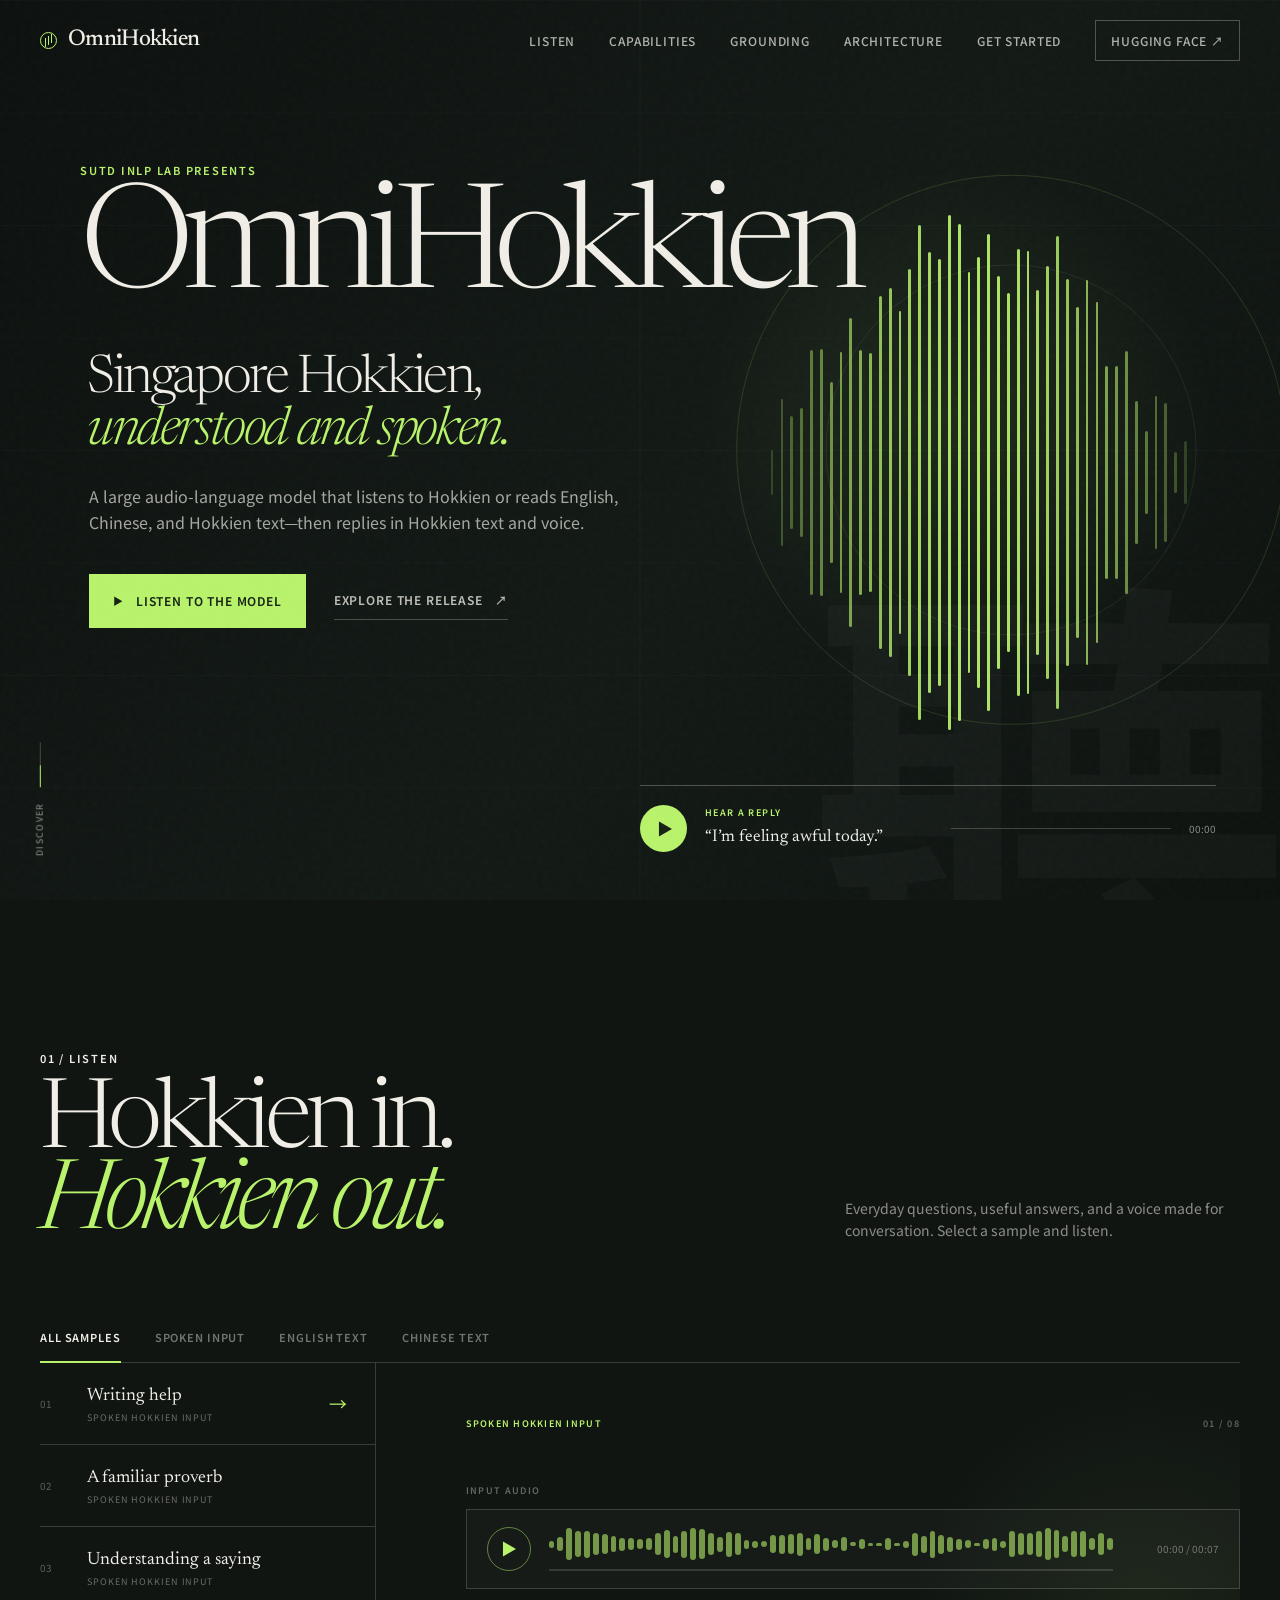
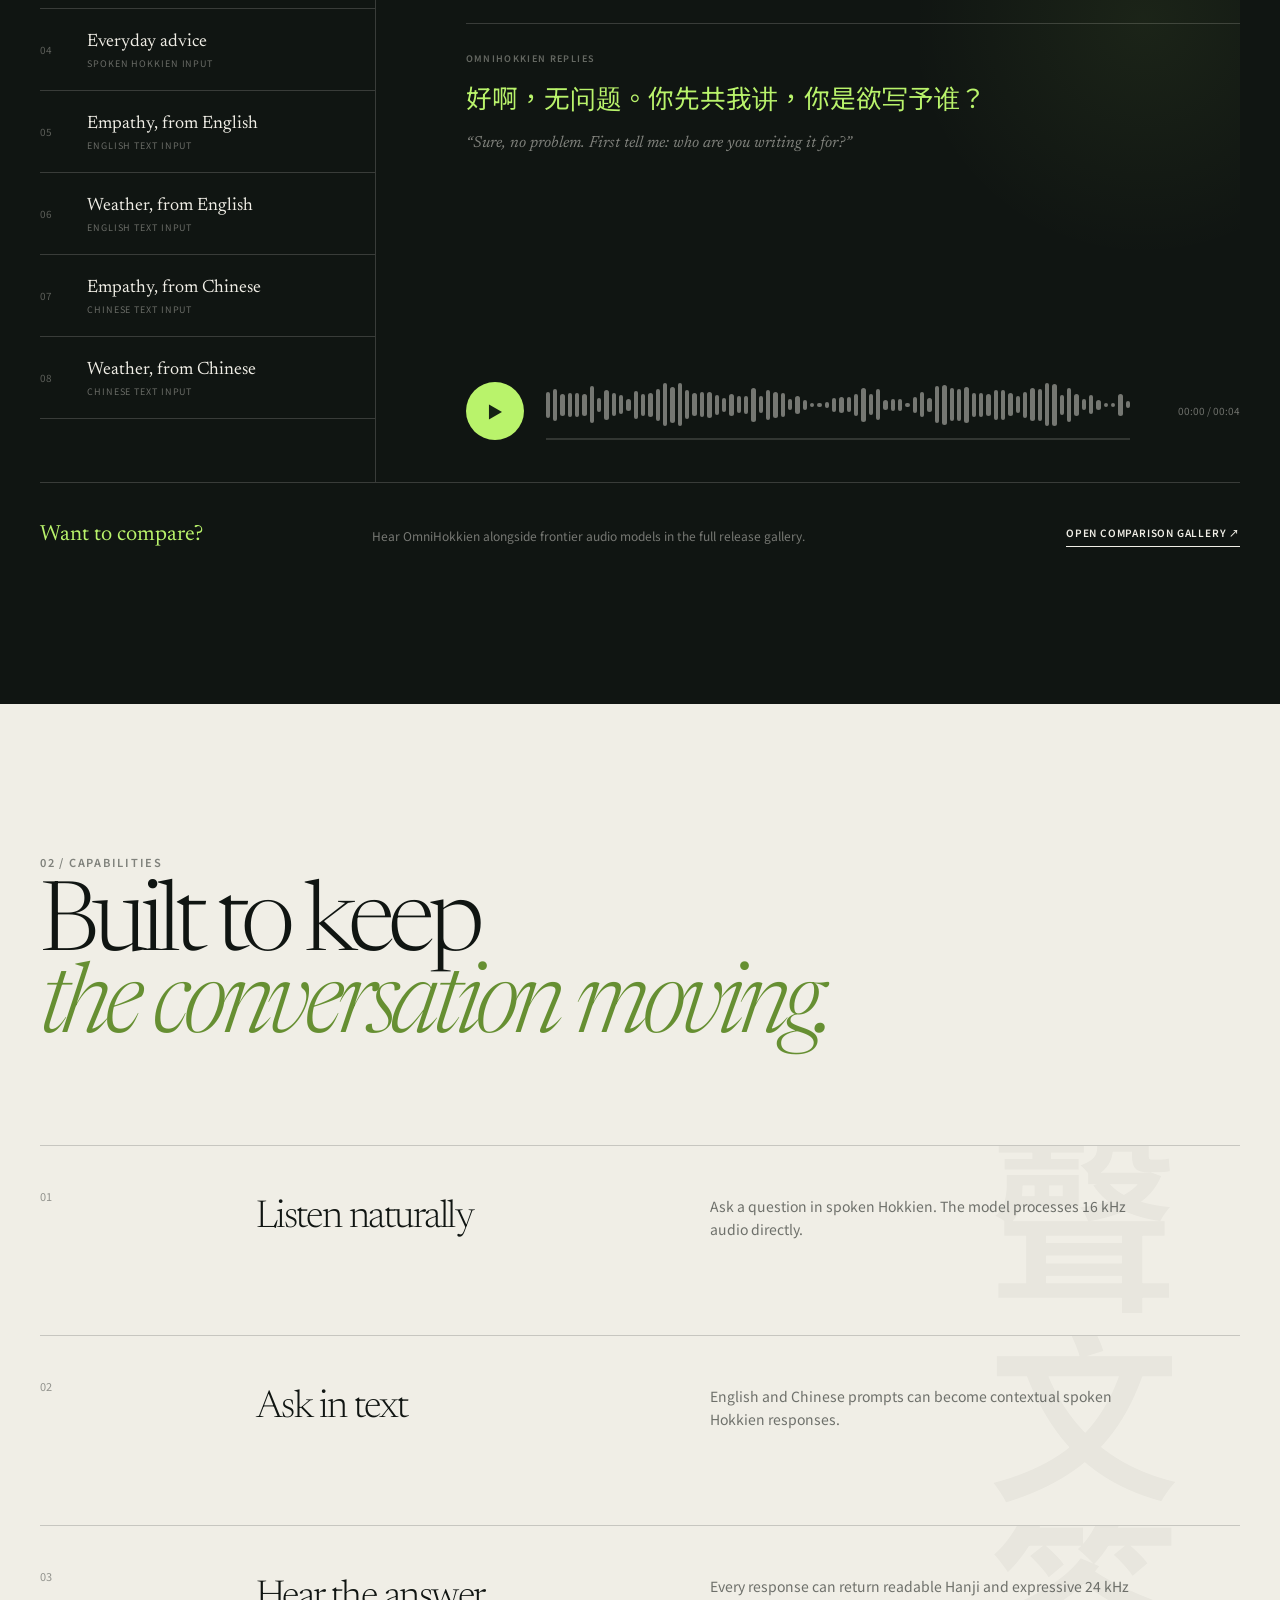
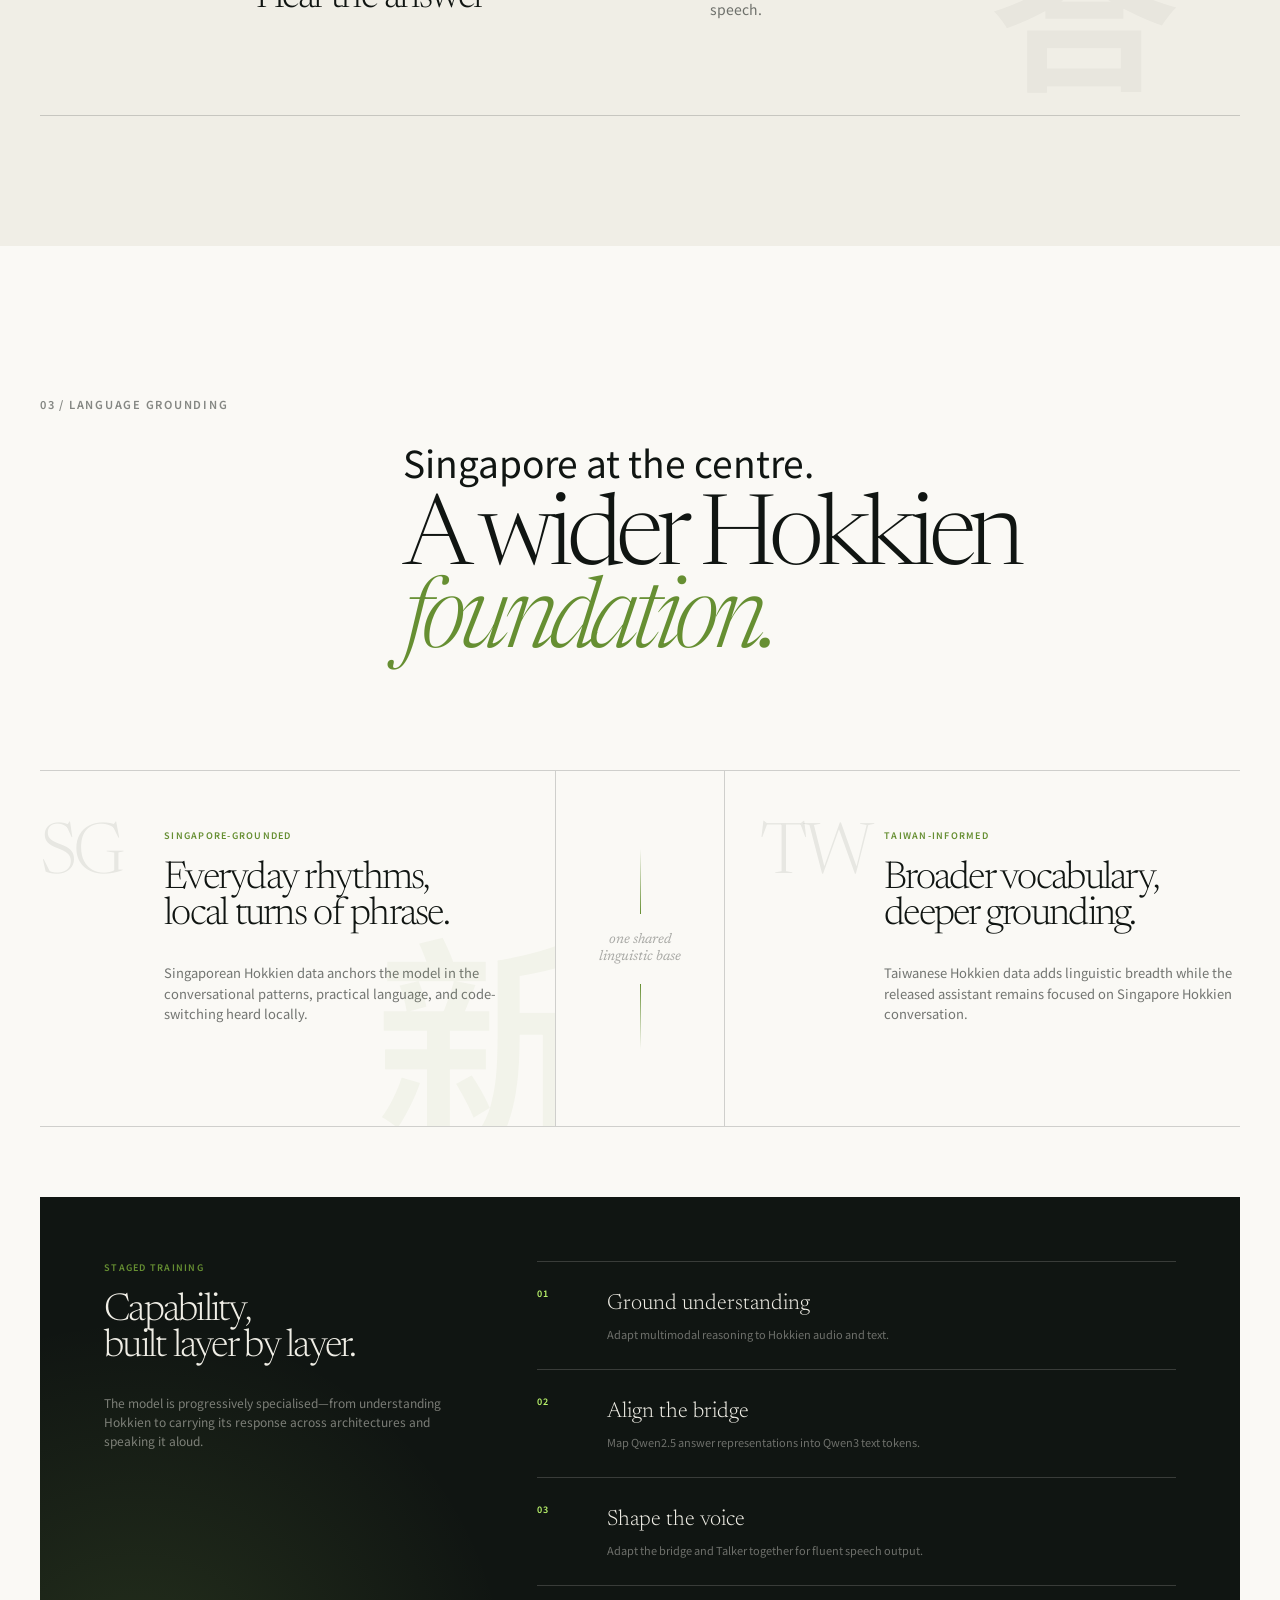
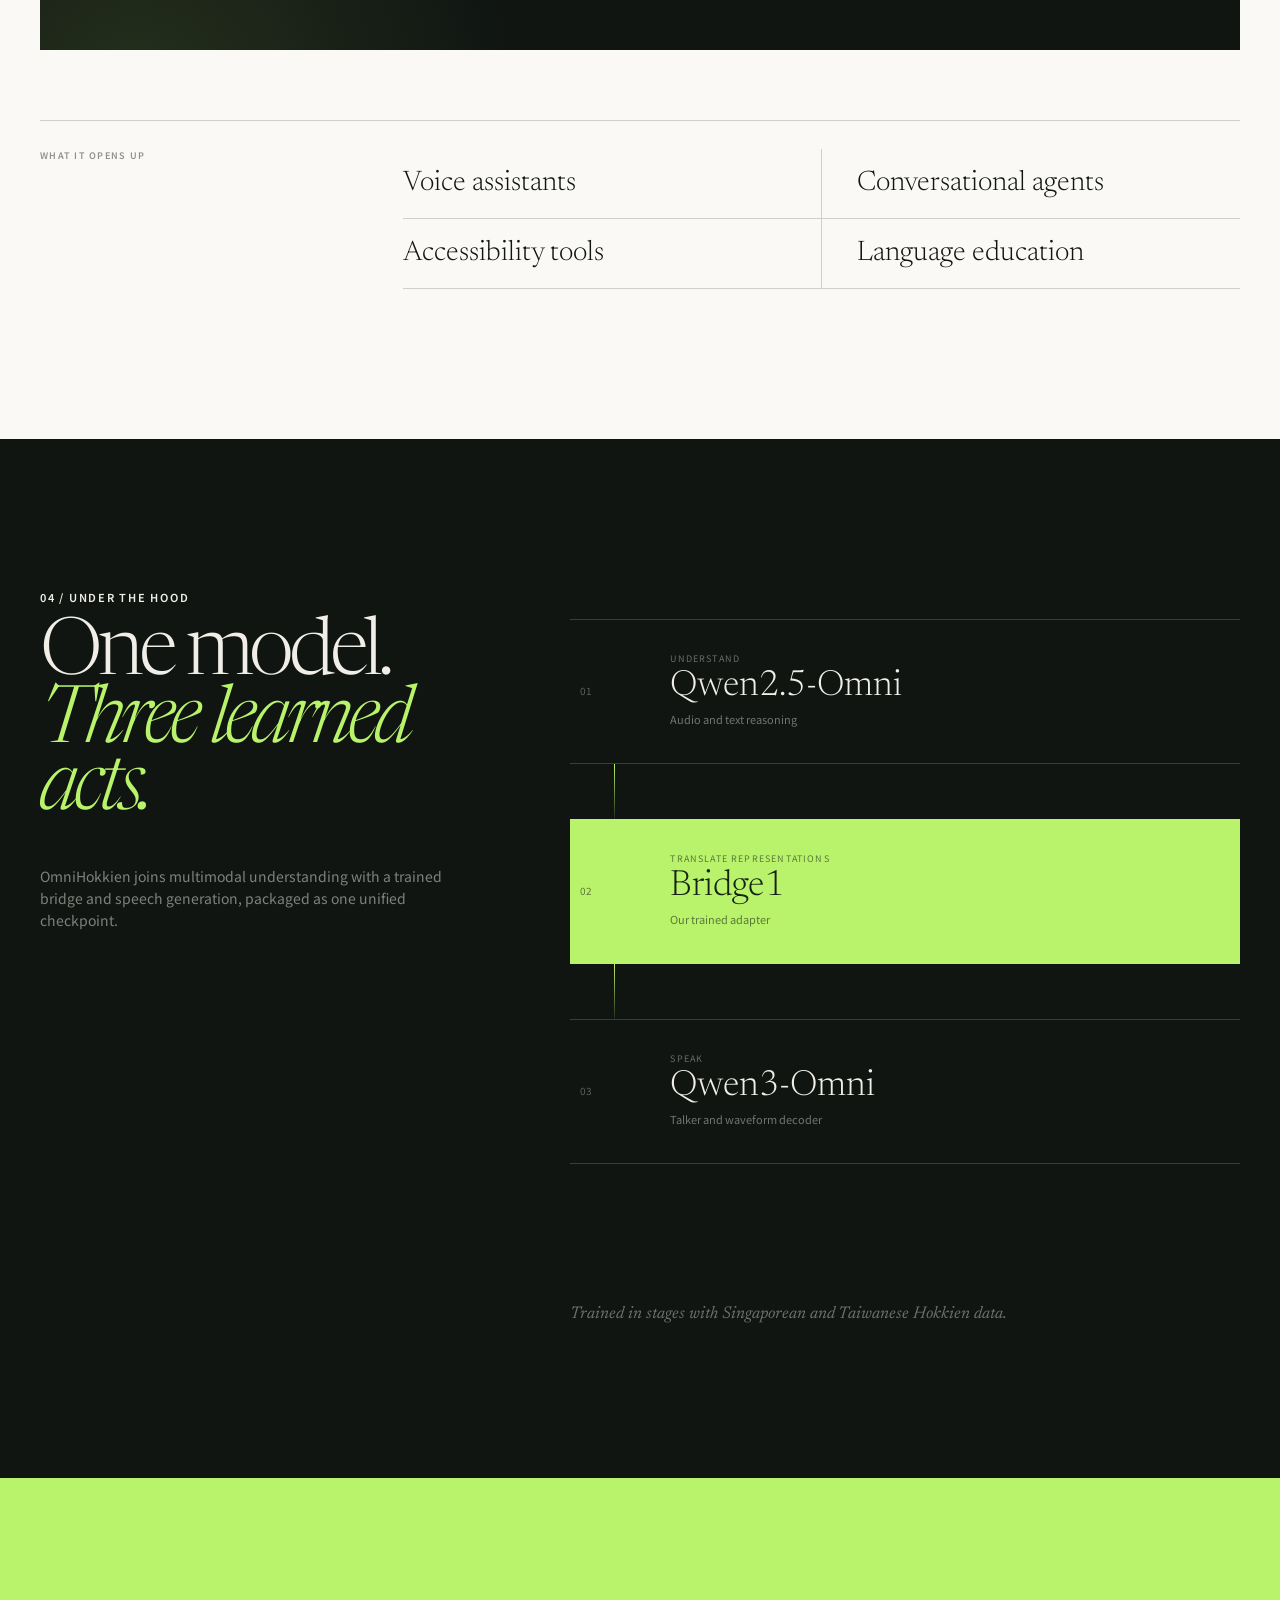
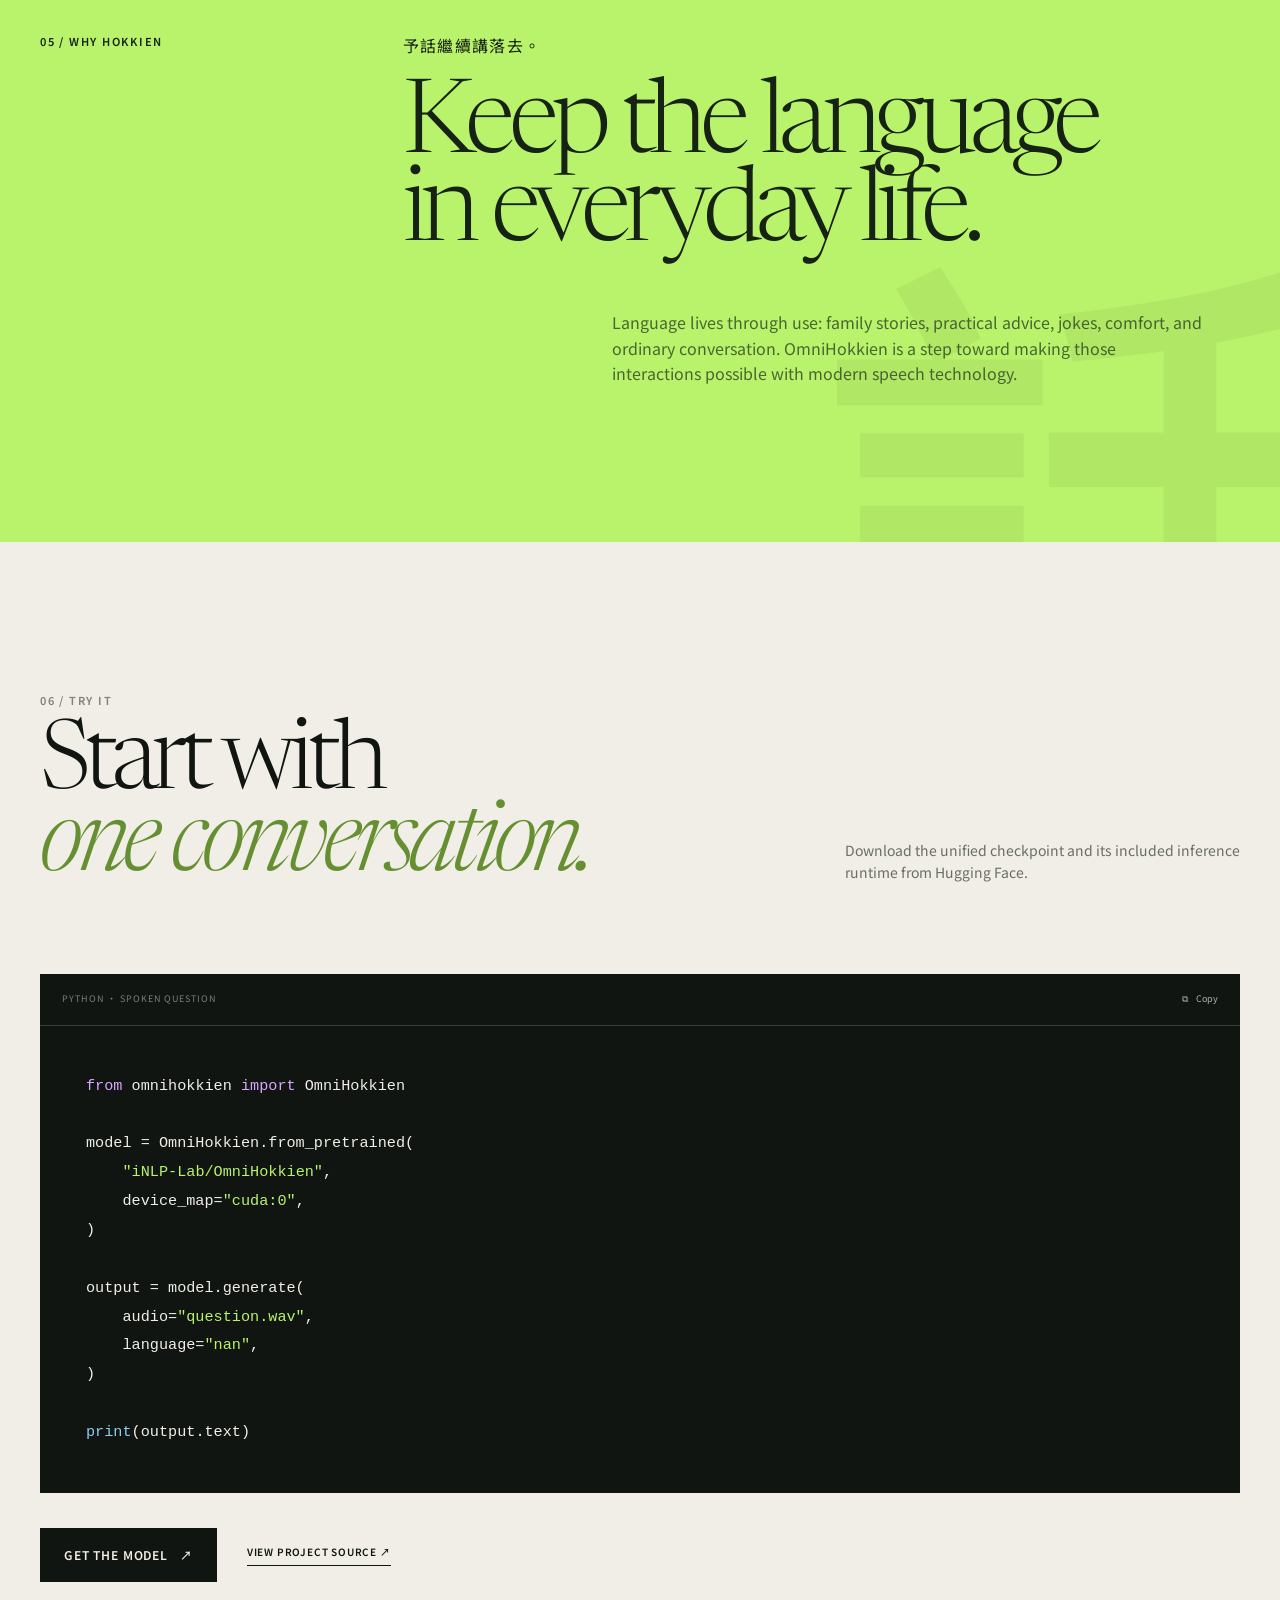
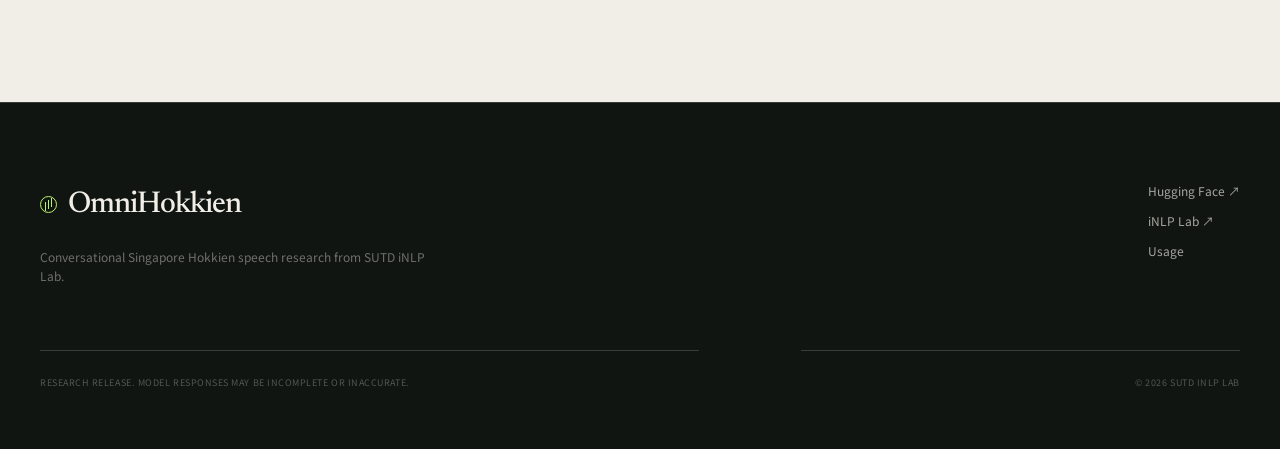
==== commit e5199cf3: "Remove redundant premise section" ====
--- a/index.html
+++ b/index.html
@@ -95,34 +95,17 @@
           <audio preload="metadata" src="./assets/audio/empathy-en.wav"></audio>
         </div>
 
-        <a class="scroll-cue" href="#premise">
+        <a class="scroll-cue" href="#listen">
           <span>Discover</span>
           <span class="scroll-line" aria-hidden="true"></span>
         </a>
-      </section>
-
-      <section id="premise" class="premise section-light">
-        <div class="section-shell premise-grid">
-          <p class="section-index reveal">01 / The premise</p>
-          <div class="premise-copy reveal">
-            <p class="display-kicker">Not transcription.</p>
-            <h2>Conversation.</h2>
-            <p>
-              OmniHokkien does not simply repeat what it hears. It understands
-              the request, forms a response, and speaks back in Hokkien.
-            </p>
-          </div>
-          <div class="signal-sentence reveal" aria-label="Listen, understand, answer, speak">
-            <span>Listen</span><i></i><span>Understand</span><i></i><span>Answer</span><i></i><span>Speak</span>
-          </div>
-        </div>
       </section>
 
       <section id="listen" class="demos section-ink" aria-labelledby="listen-title">
         <div class="section-shell">
           <div class="section-heading reveal">
             <div>
-              <p class="section-index">02 / Listen</p>
+              <p class="section-index">01 / Listen</p>
               <h2 id="listen-title">Hokkien in.<br /><em>Hokkien out.</em></h2>
             </div>
             <p class="section-intro">
@@ -203,7 +186,7 @@
         <div class="section-shell">
           <div class="section-heading section-heading-dark reveal">
             <div>
-              <p class="section-index">03 / Capabilities</p>
+              <p class="section-index">02 / Capabilities</p>
               <h2 id="capabilities-title">Built to keep<br /><em>the conversation moving.</em></h2>
             </div>
           </div>
@@ -234,7 +217,7 @@
       <section id="grounding" class="grounding section-light" aria-labelledby="grounding-title">
         <div class="section-shell">
           <div class="grounding-heading reveal">
-            <p class="section-index">04 / Language grounding</p>
+            <p class="section-index">03 / Language grounding</p>
             <div>
               <p class="display-kicker">Singapore at the centre.</p>
               <h2 id="grounding-title">A wider Hokkien<br /><em>foundation.</em></h2>
@@ -320,7 +303,7 @@
       <section id="architecture" class="architecture section-ink" aria-labelledby="architecture-title">
         <div class="section-shell architecture-shell">
           <div class="architecture-copy reveal">
-            <p class="section-index">05 / Under the hood</p>
+            <p class="section-index">04 / Under the hood</p>
             <h2 id="architecture-title">One model.<br /><em>Three learned acts.</em></h2>
             <p>
               OmniHokkien joins multimodal understanding with a trained bridge and
@@ -365,7 +348,7 @@
 
       <section class="purpose section-jade" aria-labelledby="purpose-title">
         <div class="section-shell purpose-grid">
-          <p class="section-index reveal">06 / Why Hokkien</p>
+          <p class="section-index reveal">05 / Why Hokkien</p>
           <div class="purpose-copy reveal">
             <p class="purpose-hanji" aria-hidden="true">予話繼續講落去。</p>
             <h2 id="purpose-title">Keep the language<br />in everyday life.</h2>
@@ -382,7 +365,7 @@
         <div class="section-shell">
           <div class="section-heading section-heading-dark reveal">
             <div>
-              <p class="section-index">07 / Try it</p>
+              <p class="section-index">06 / Try it</p>
               <h2 id="start-title">Start with<br /><em>one conversation.</em></h2>
             </div>
             <p class="section-intro">
--- a/styles.css
+++ b/styles.css
@@ -70,7 +70,6 @@
   margin: 0 auto;
 }
 
-.premise-grid > *,
 .purpose-grid > *,
 .architecture-shell > *,
 .demo-stage > * {
@@ -527,76 +526,9 @@
   animation: scroll-pulse 1.8s ease-in-out infinite;
 }
 
-.premise {
-  padding: 160px 0 140px;
-}
-
-.premise-grid {
-  display: grid;
-  grid-template-columns: 0.42fr 1.35fr;
-  gap: 0 8vw;
-}
-
-.premise .section-index,
 .capabilities .section-index,
 .start .section-index {
   color: rgba(16, 21, 18, 0.5);
-}
-
-.display-kicker {
-  margin: 0;
-  font-family: var(--display);
-  font-size: clamp(2rem, 4vw, 4.5rem);
-  font-weight: 300;
-  line-height: 1;
-  letter-spacing: -0.045em;
-}
-
-.premise-copy h2 {
-  margin: 0;
-  font-family: var(--display);
-  font-size: clamp(5rem, 10vw, 11.5rem);
-  font-weight: 300;
-  line-height: 0.82;
-  letter-spacing: -0.075em;
-}
-
-.premise-copy > p:last-child {
-  max-width: 530px;
-  margin: 53px 0 0 28%;
-  color: rgba(16, 21, 18, 0.66);
-  font-size: 18px;
-}
-
-.signal-sentence {
-  grid-column: 1 / -1;
-  display: flex;
-  align-items: center;
-  width: 100%;
-  min-width: 0;
-  margin-top: 120px;
-  padding-top: 25px;
-  color: rgba(16, 21, 18, 0.62);
-  border-top: 1px solid var(--line-light);
-  font-family: var(--display);
-  font-size: clamp(1.1rem, 1.7vw, 1.5rem);
-}
-
-.signal-sentence i {
-  height: 1px;
-  margin: 0 22px;
-  background: rgba(16, 21, 18, 0.22);
-  flex: 1;
-}
-
-.signal-sentence i::after {
-  display: block;
-  width: 7px;
-  height: 7px;
-  margin-top: -3px;
-  content: "";
-  background: var(--ink);
-  border-radius: 50%;
 }
 
 .demos {
@@ -1705,24 +1637,14 @@
     display: none;
   }
 
-  .premise-grid,
   .purpose-grid,
   .architecture-shell,
   .grounding-heading {
     grid-template-columns: 1fr;
   }
 
-  .premise-copy {
-    margin-top: 60px;
-  }
-
-  .premise-copy > p:last-child,
   .purpose-copy > p:last-child {
     margin-left: 0;
-  }
-
-  .signal-sentence {
-    overflow-x: auto;
   }
 
   .section-heading {
@@ -1844,7 +1766,6 @@
     grid-row: 2;
   }
 
-  .premise,
   .demos,
   .capabilities,
   .grounding,
@@ -1854,30 +1775,6 @@
     padding: 95px 0;
   }
 
-  .premise-copy {
-    margin-top: 40px;
-  }
-
-  .premise-copy h2 {
-    font-size: 22vw;
-  }
-
-  .premise-copy > p:last-child {
-    margin-top: 35px;
-    font-size: 15px;
-  }
-
-  .signal-sentence {
-    gap: 10px;
-    margin-top: 70px;
-    white-space: nowrap;
-  }
-
-  .signal-sentence i {
-    min-width: 25px;
-    margin: 0 7px;
-  }
-
   .section-heading {
     display: block;
   }
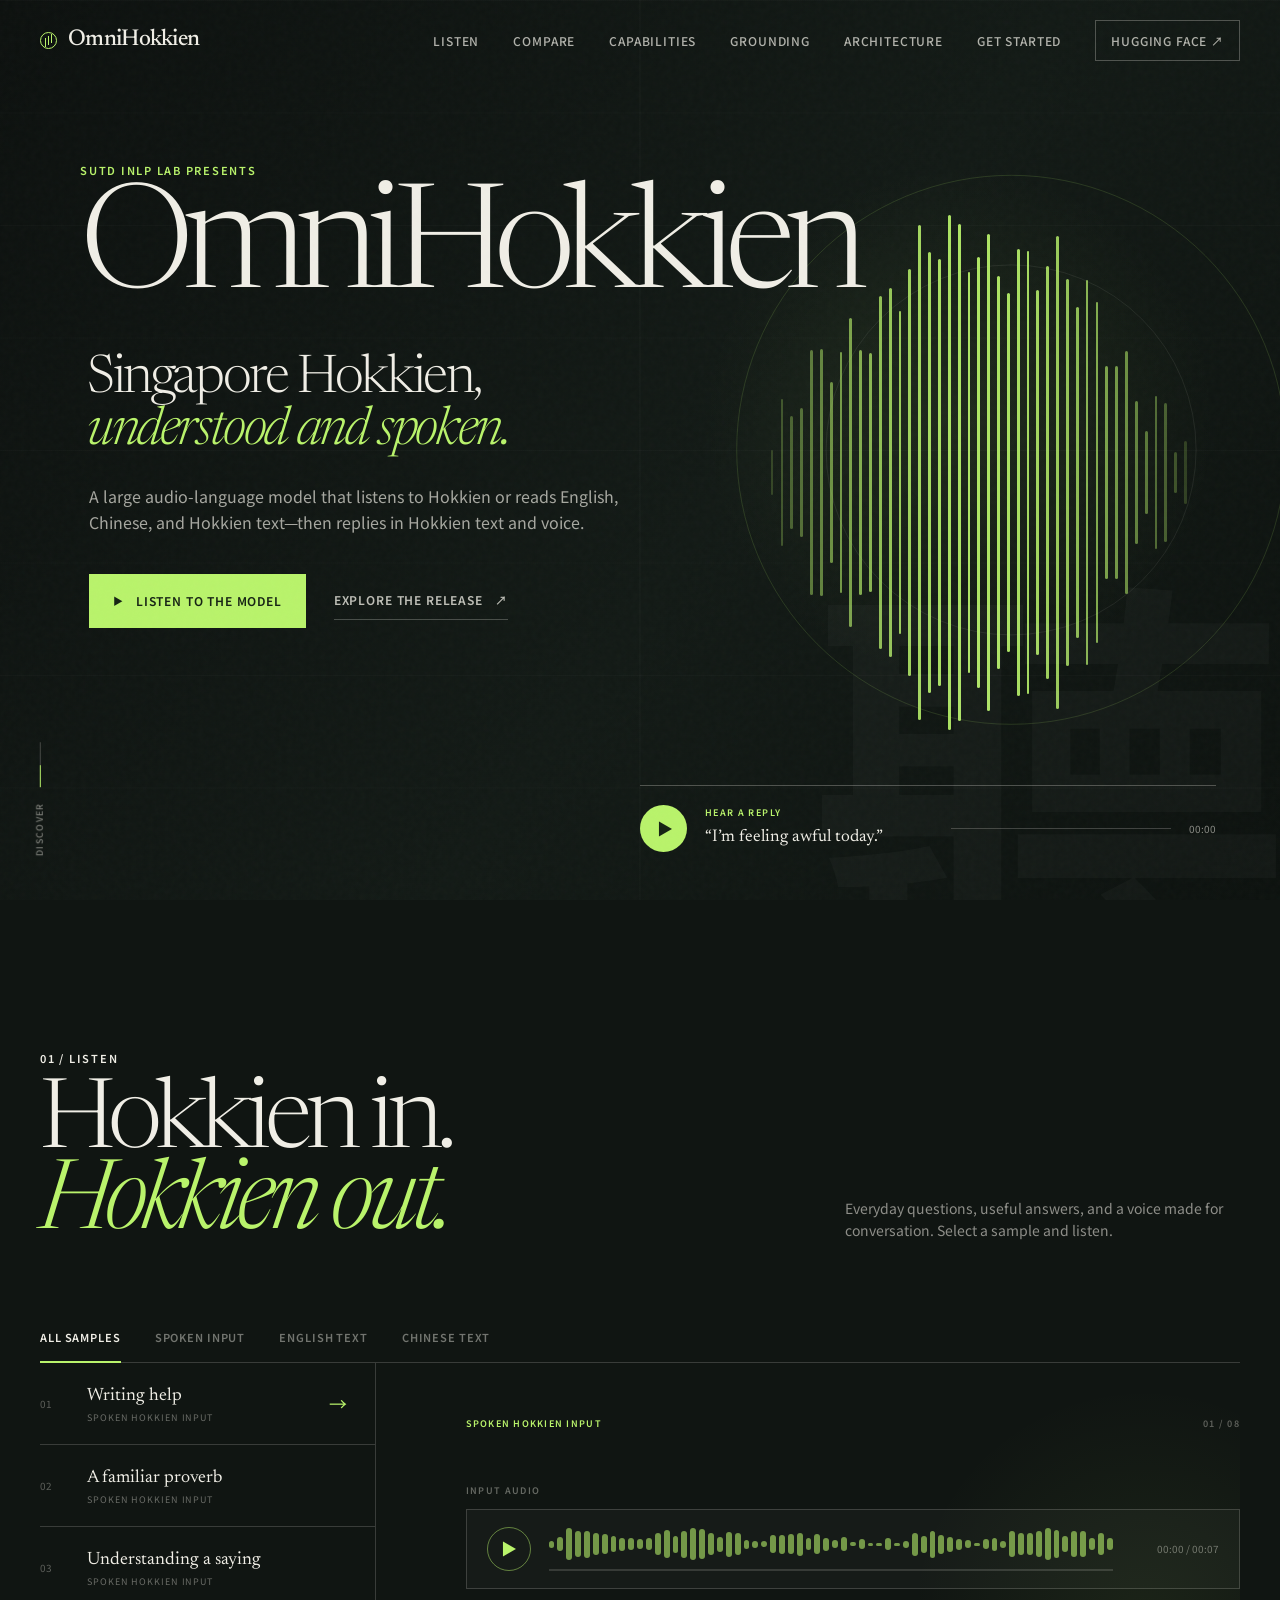
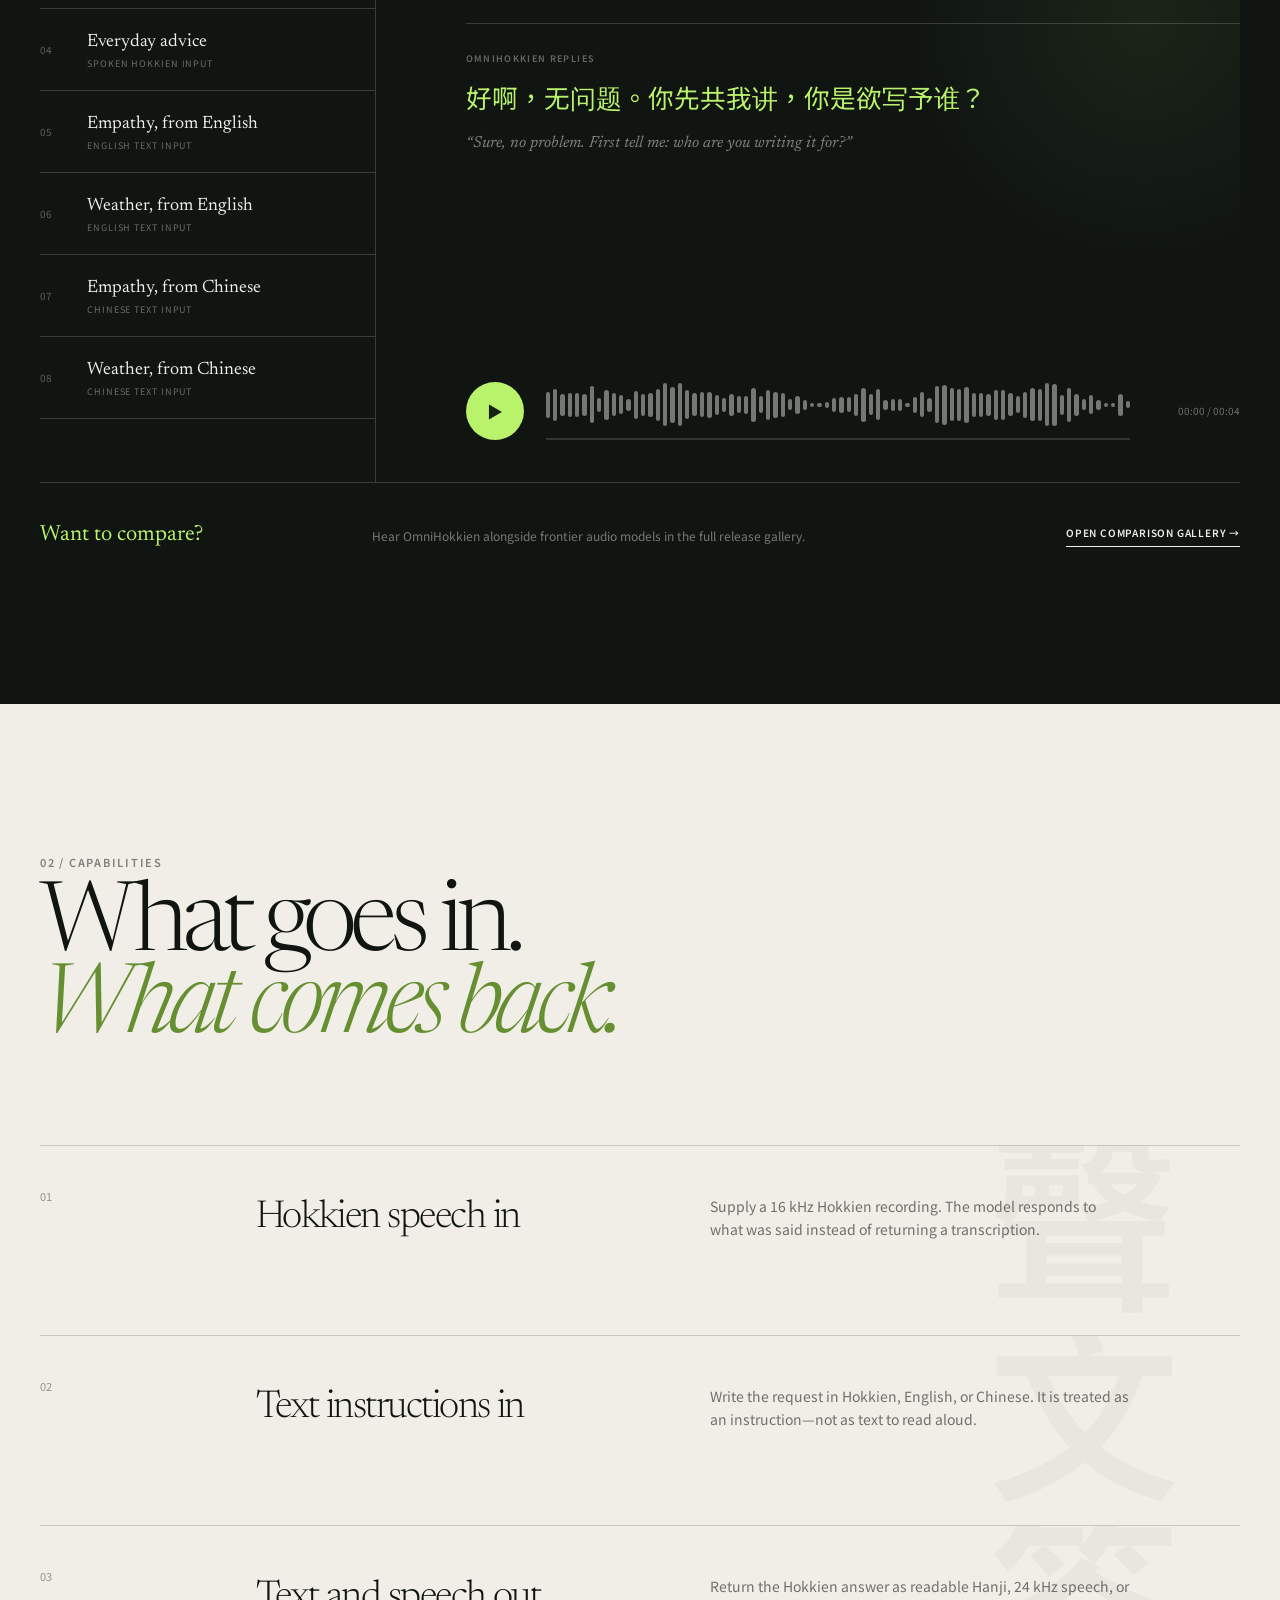
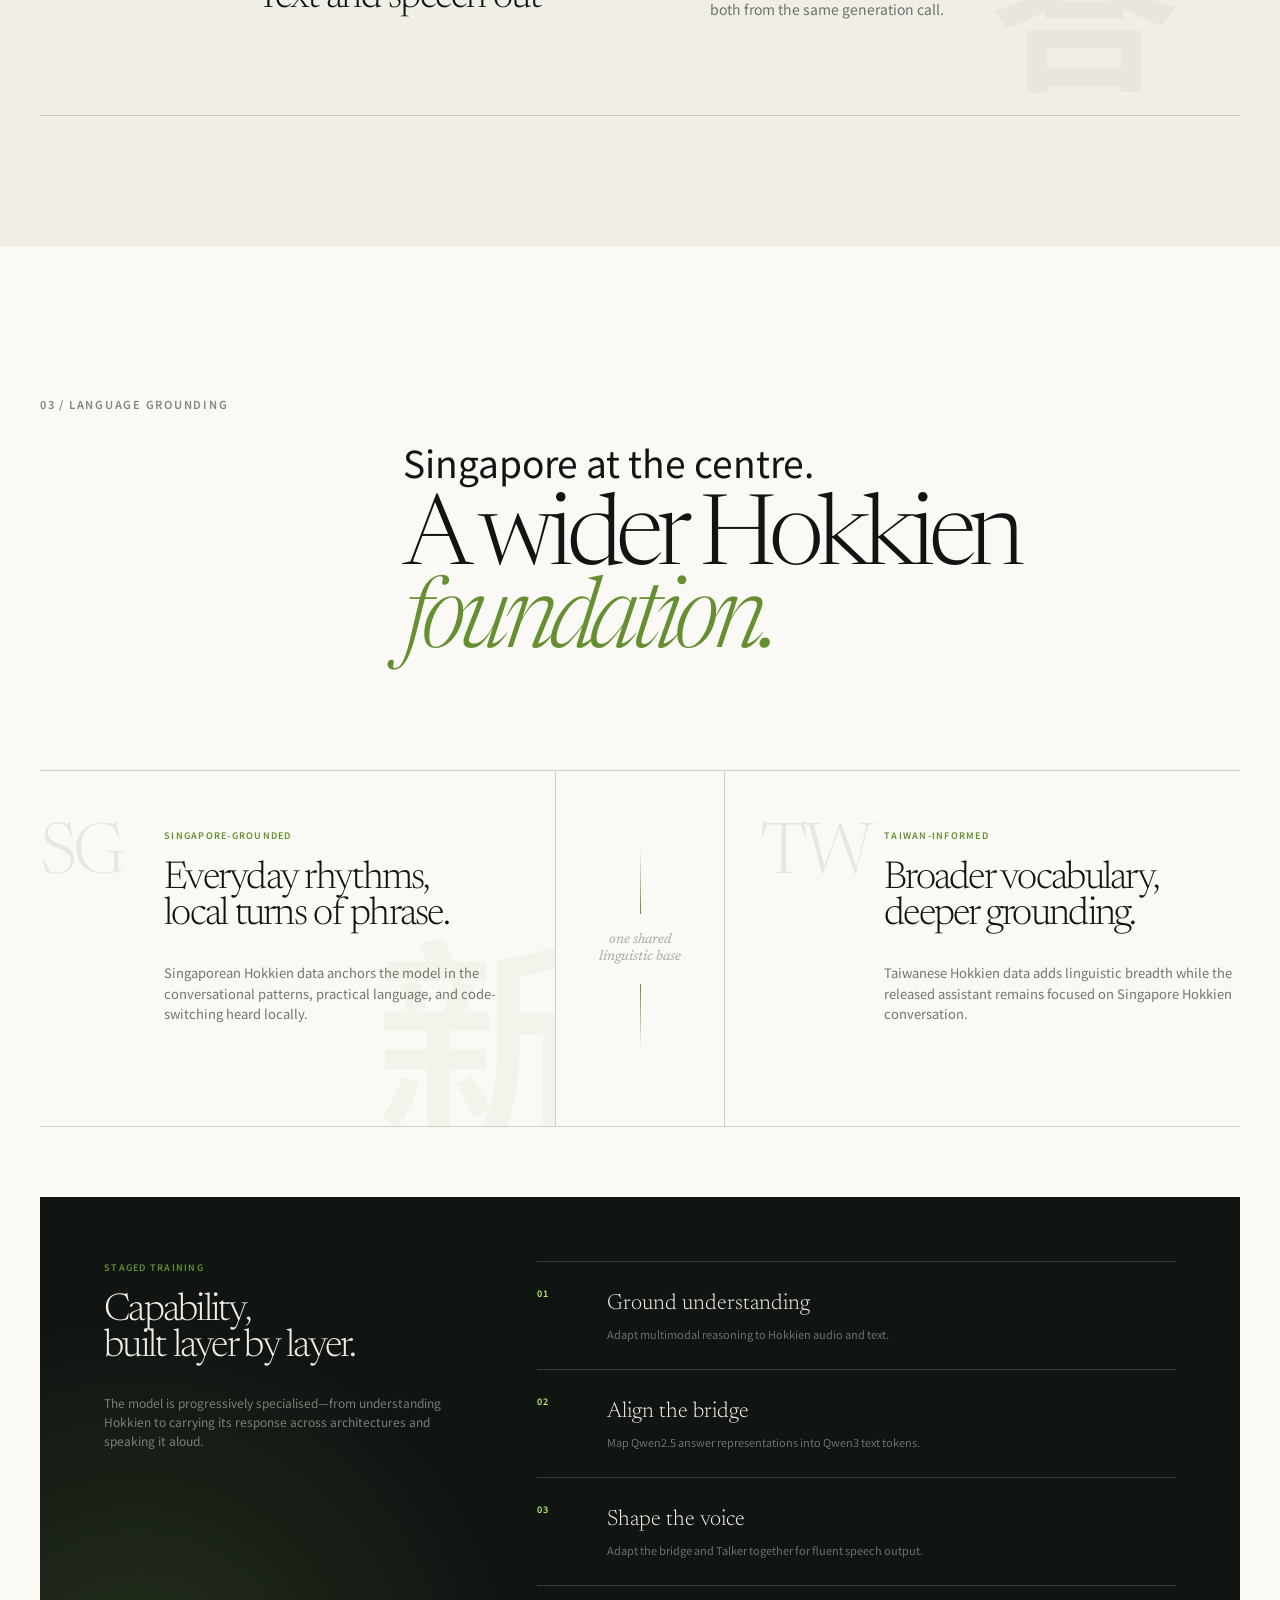
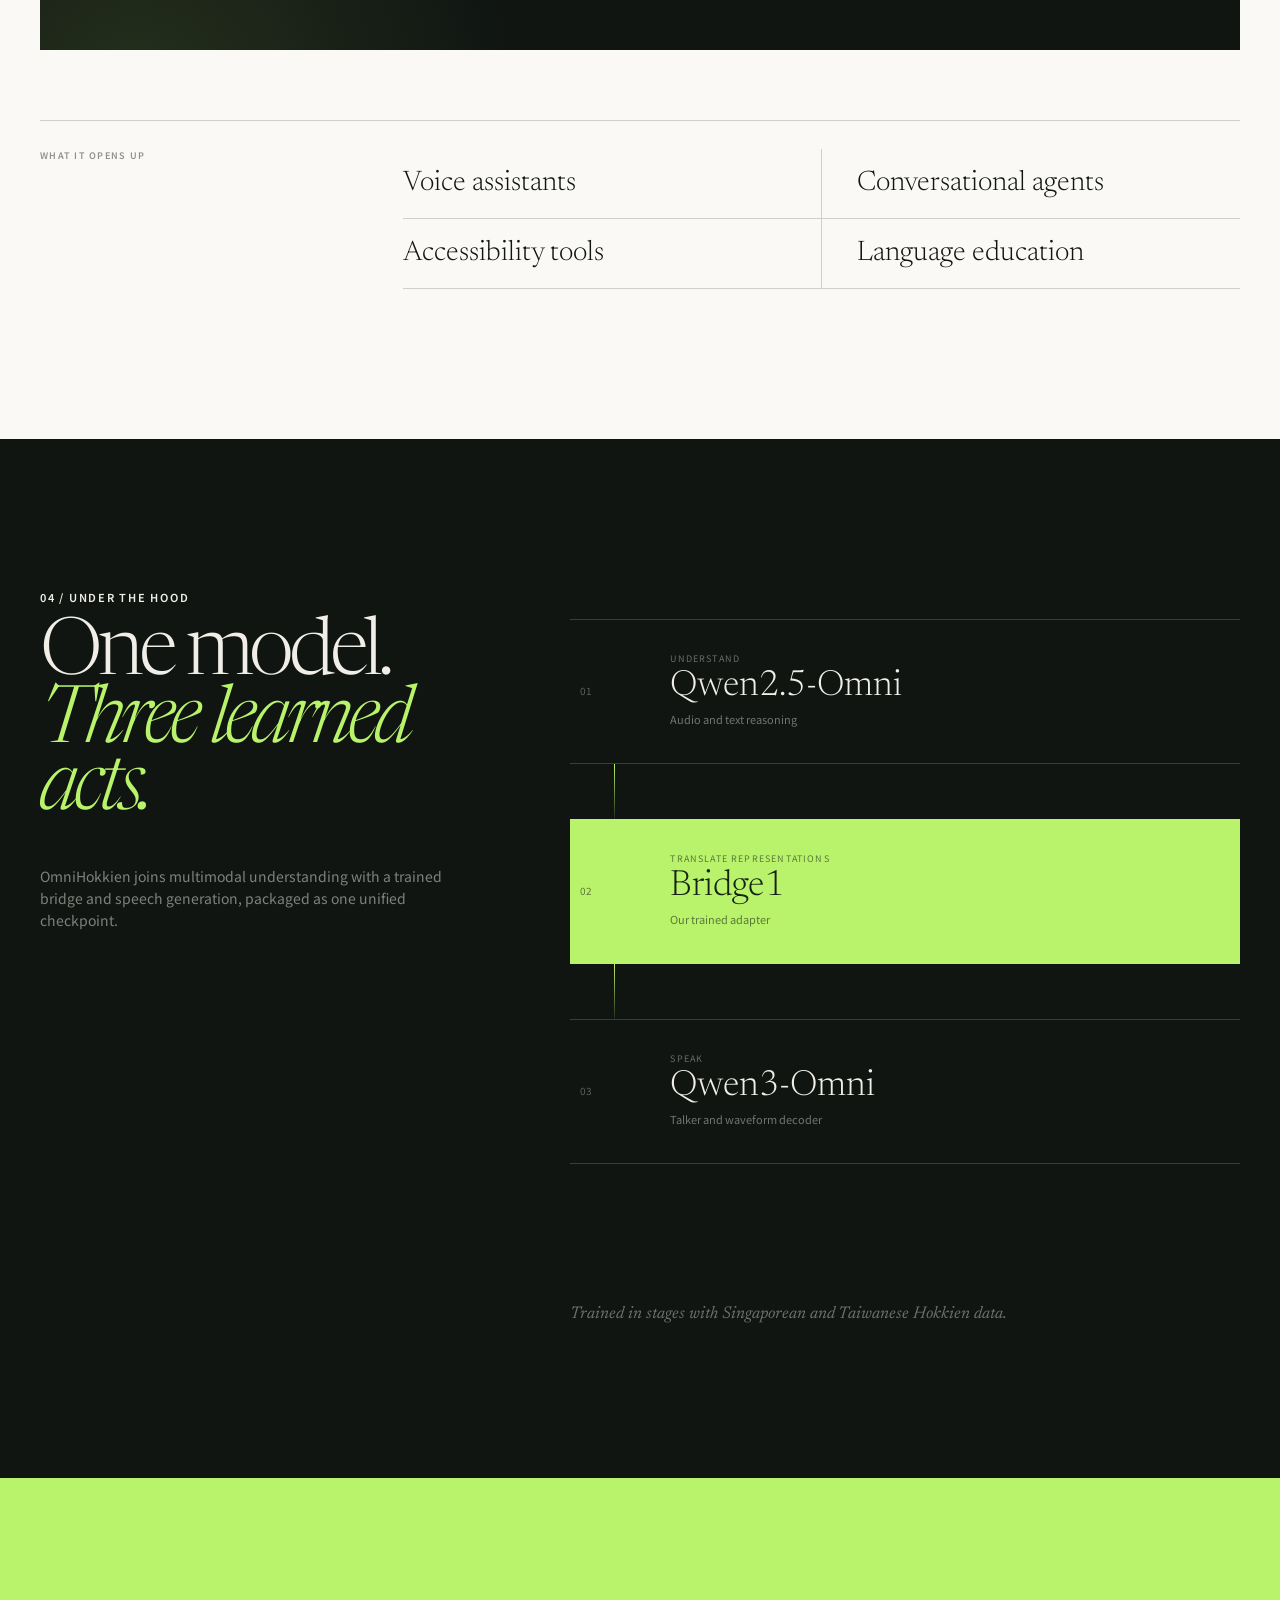
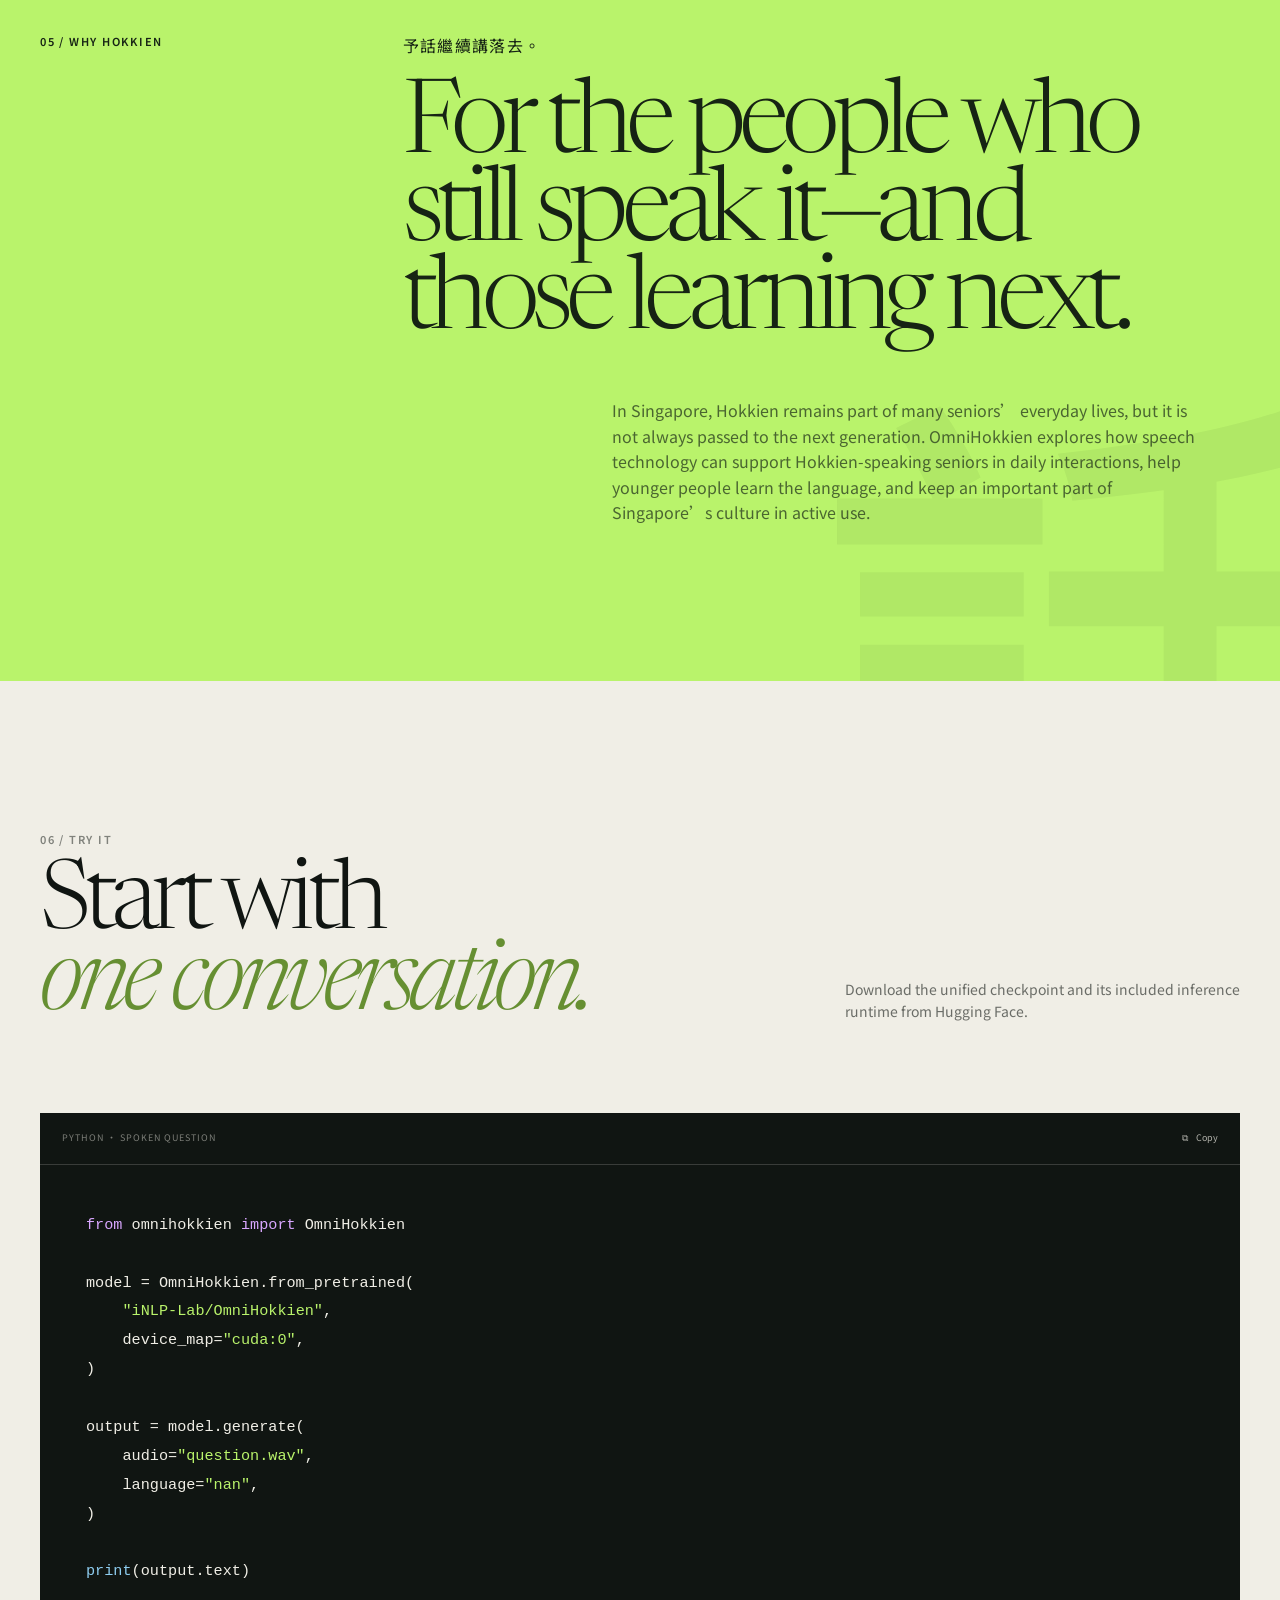
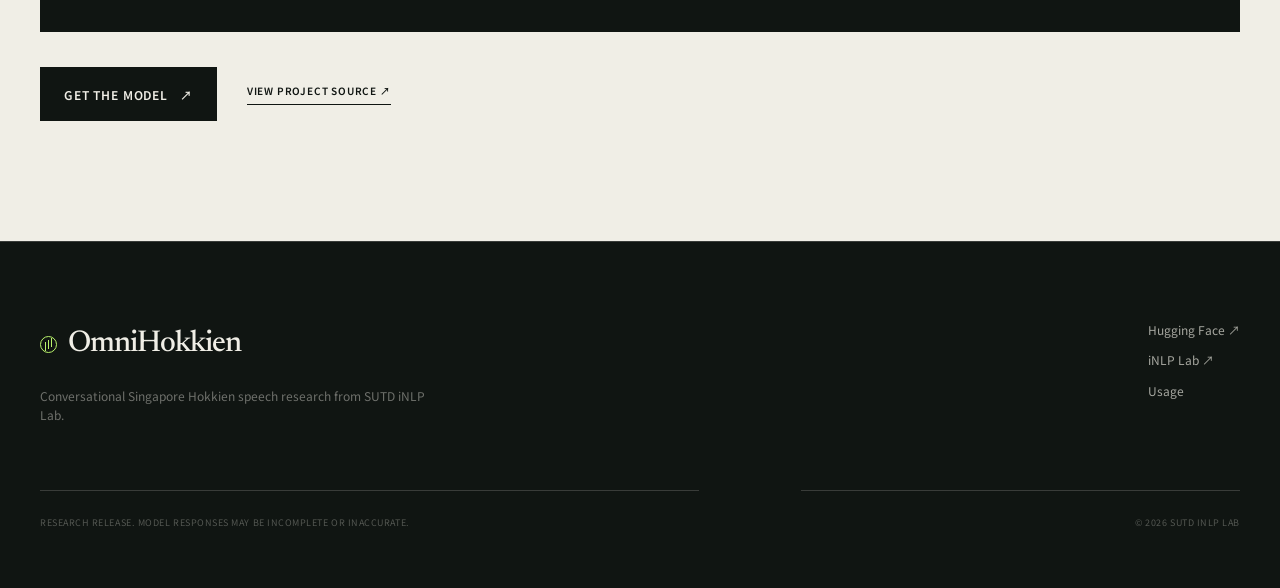
==== commit 60f9ddb8: "Add model comparison listening room" ====
--- a/index.html
+++ b/index.html
@@ -38,6 +38,7 @@
       </button>
       <nav id="site-nav" class="site-nav" aria-label="Primary navigation">
         <a href="#listen">Listen</a>
+        <a href="./compare.html">Compare</a>
         <a href="#capabilities">Capabilities</a>
         <a href="#grounding">Grounding</a>
         <a href="#architecture">Architecture</a>
@@ -174,10 +175,8 @@
               Hear OmniHokkien alongside frontier audio models in the full release gallery.
             </span>
             <a
-              href="https://huggingface.co/iNLP-Lab/OmniHokkien#demo-samples"
-              target="_blank"
-              rel="noreferrer"
-            >Open comparison gallery <span aria-hidden="true">↗</span></a>
+              href="./compare.html"
+            >Open comparison gallery <span aria-hidden="true">→</span></a>
           </div>
         </div>
       </section>
@@ -187,27 +186,27 @@
           <div class="section-heading section-heading-dark reveal">
             <div>
               <p class="section-index">02 / Capabilities</p>
-              <h2 id="capabilities-title">Built to keep<br /><em>the conversation moving.</em></h2>
+              <h2 id="capabilities-title">What goes in.<br /><em>What comes back.</em></h2>
             </div>
           </div>
 
           <div class="capability-list">
             <article class="capability reveal">
               <span class="capability-number">01</span>
-              <h3>Listen naturally</h3>
-              <p>Ask a question in spoken Hokkien. The model processes 16 kHz audio directly.</p>
+              <h3>Hokkien speech in</h3>
+              <p>Supply a 16 kHz Hokkien recording. The model responds to what was said instead of returning a transcription.</p>
               <span class="capability-mark" aria-hidden="true">聲</span>
             </article>
             <article class="capability reveal">
               <span class="capability-number">02</span>
-              <h3>Ask in text</h3>
-              <p>English and Chinese prompts can become contextual spoken Hokkien responses.</p>
+              <h3>Text instructions in</h3>
+              <p>Write the request in Hokkien, English, or Chinese. It is treated as an instruction—not as text to read aloud.</p>
               <span class="capability-mark" aria-hidden="true">文</span>
             </article>
             <article class="capability reveal">
               <span class="capability-number">03</span>
-              <h3>Hear the answer</h3>
-              <p>Every response can return readable Hanji and expressive 24 kHz speech.</p>
+              <h3>Text and speech out</h3>
+              <p>Return the Hokkien answer as readable Hanji, 24 kHz speech, or both from the same generation call.</p>
               <span class="capability-mark" aria-hidden="true">答</span>
             </article>
           </div>
@@ -351,11 +350,13 @@
           <p class="section-index reveal">05 / Why Hokkien</p>
           <div class="purpose-copy reveal">
             <p class="purpose-hanji" aria-hidden="true">予話繼續講落去。</p>
-            <h2 id="purpose-title">Keep the language<br />in everyday life.</h2>
+            <h2 id="purpose-title">For the people who<br />still speak it—and<br />those learning next.</h2>
             <p>
-              Language lives through use: family stories, practical advice, jokes,
-              comfort, and ordinary conversation. OmniHokkien is a step toward
-              making those interactions possible with modern speech technology.
+              In Singapore, Hokkien remains part of many seniors’ everyday lives,
+              but it is not always passed to the next generation. OmniHokkien explores
+              how speech technology can support Hokkien-speaking seniors in daily
+              interactions, help younger people learn the language, and keep an
+              important part of Singapore’s culture in active use.
             </p>
           </div>
         </div>
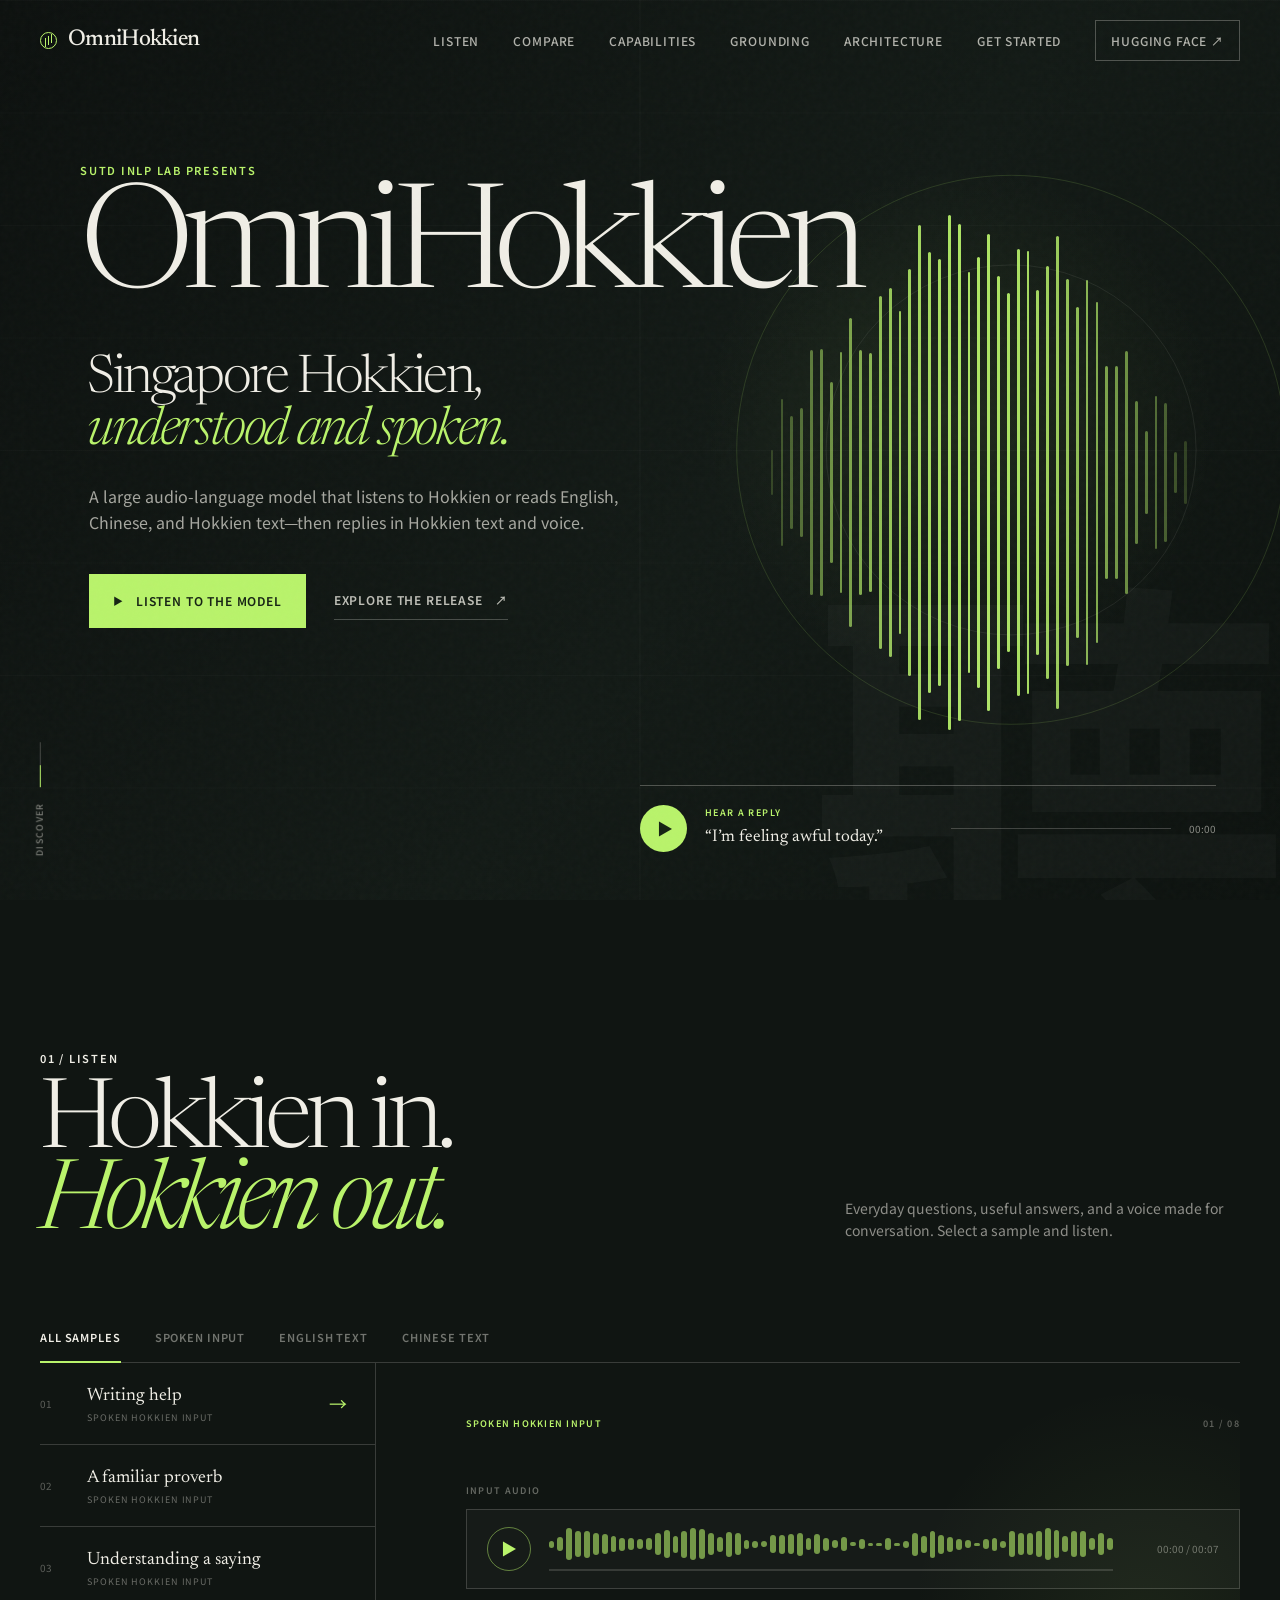
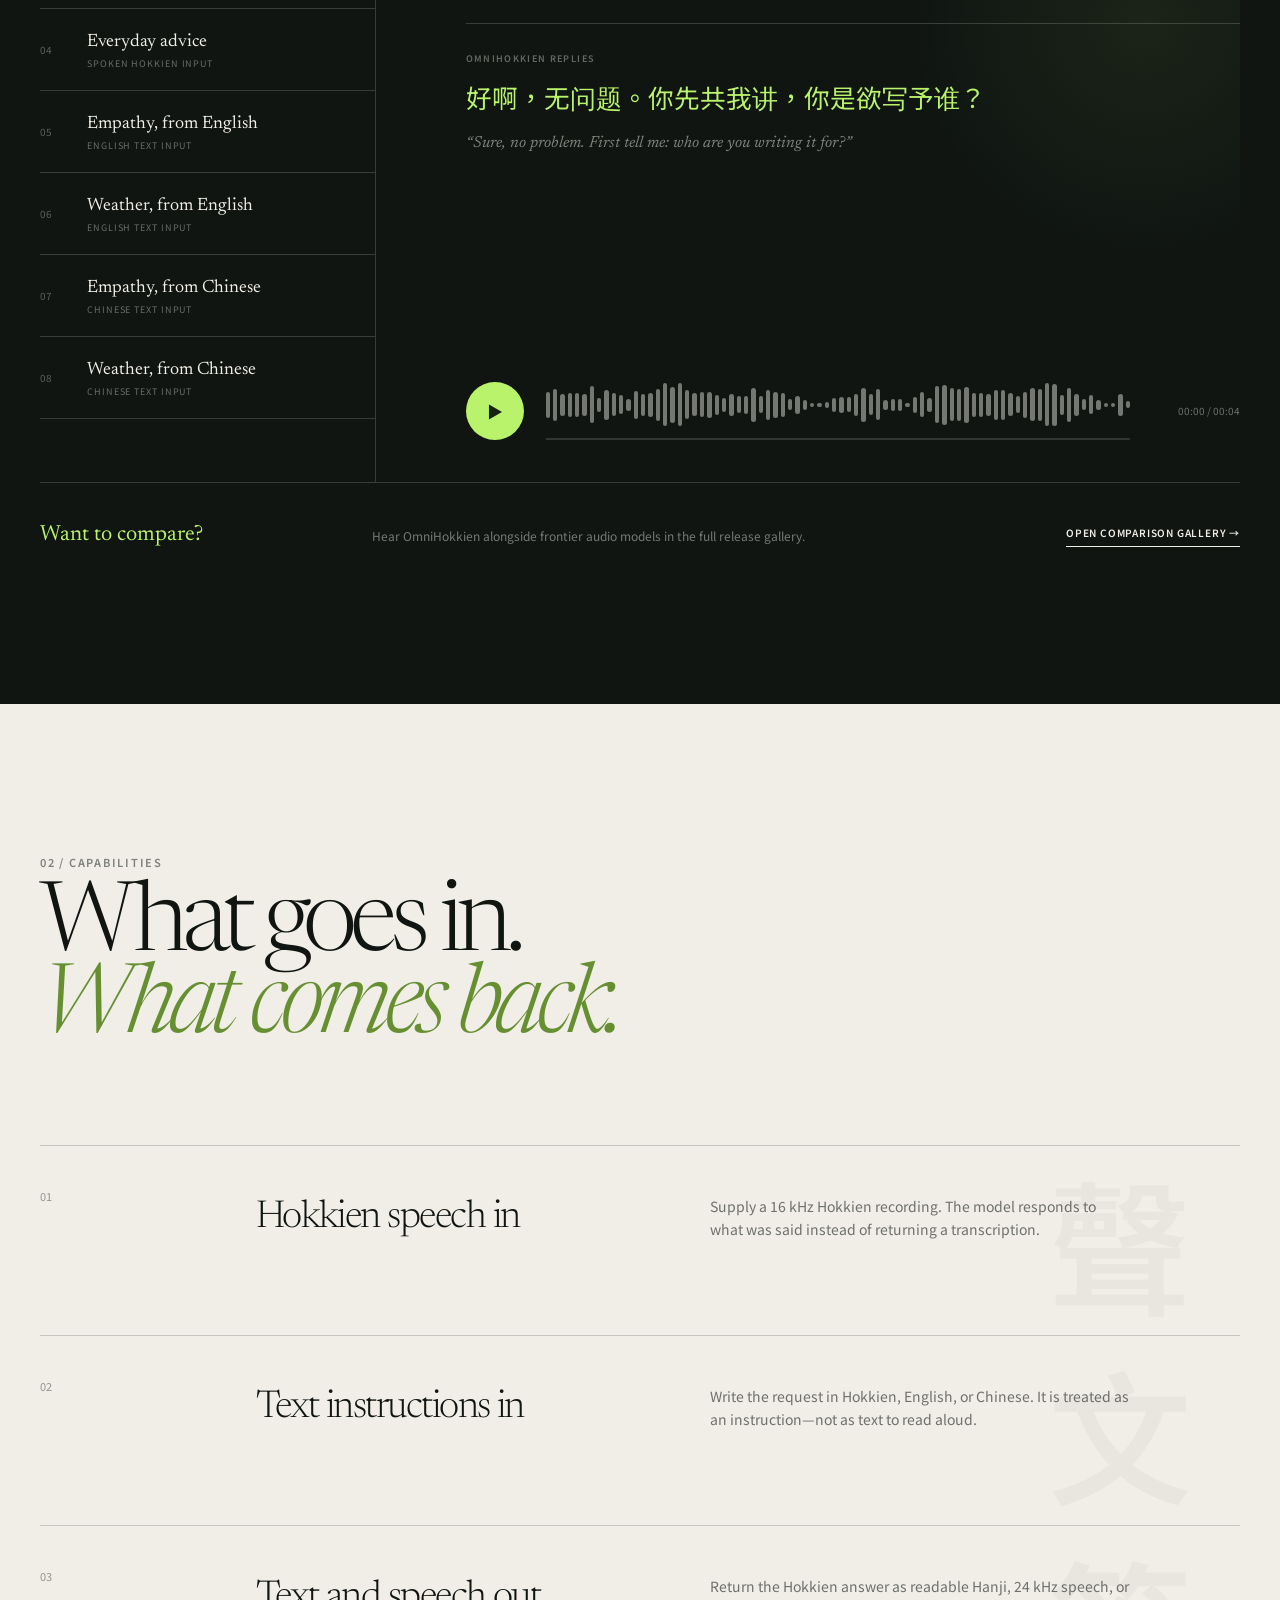
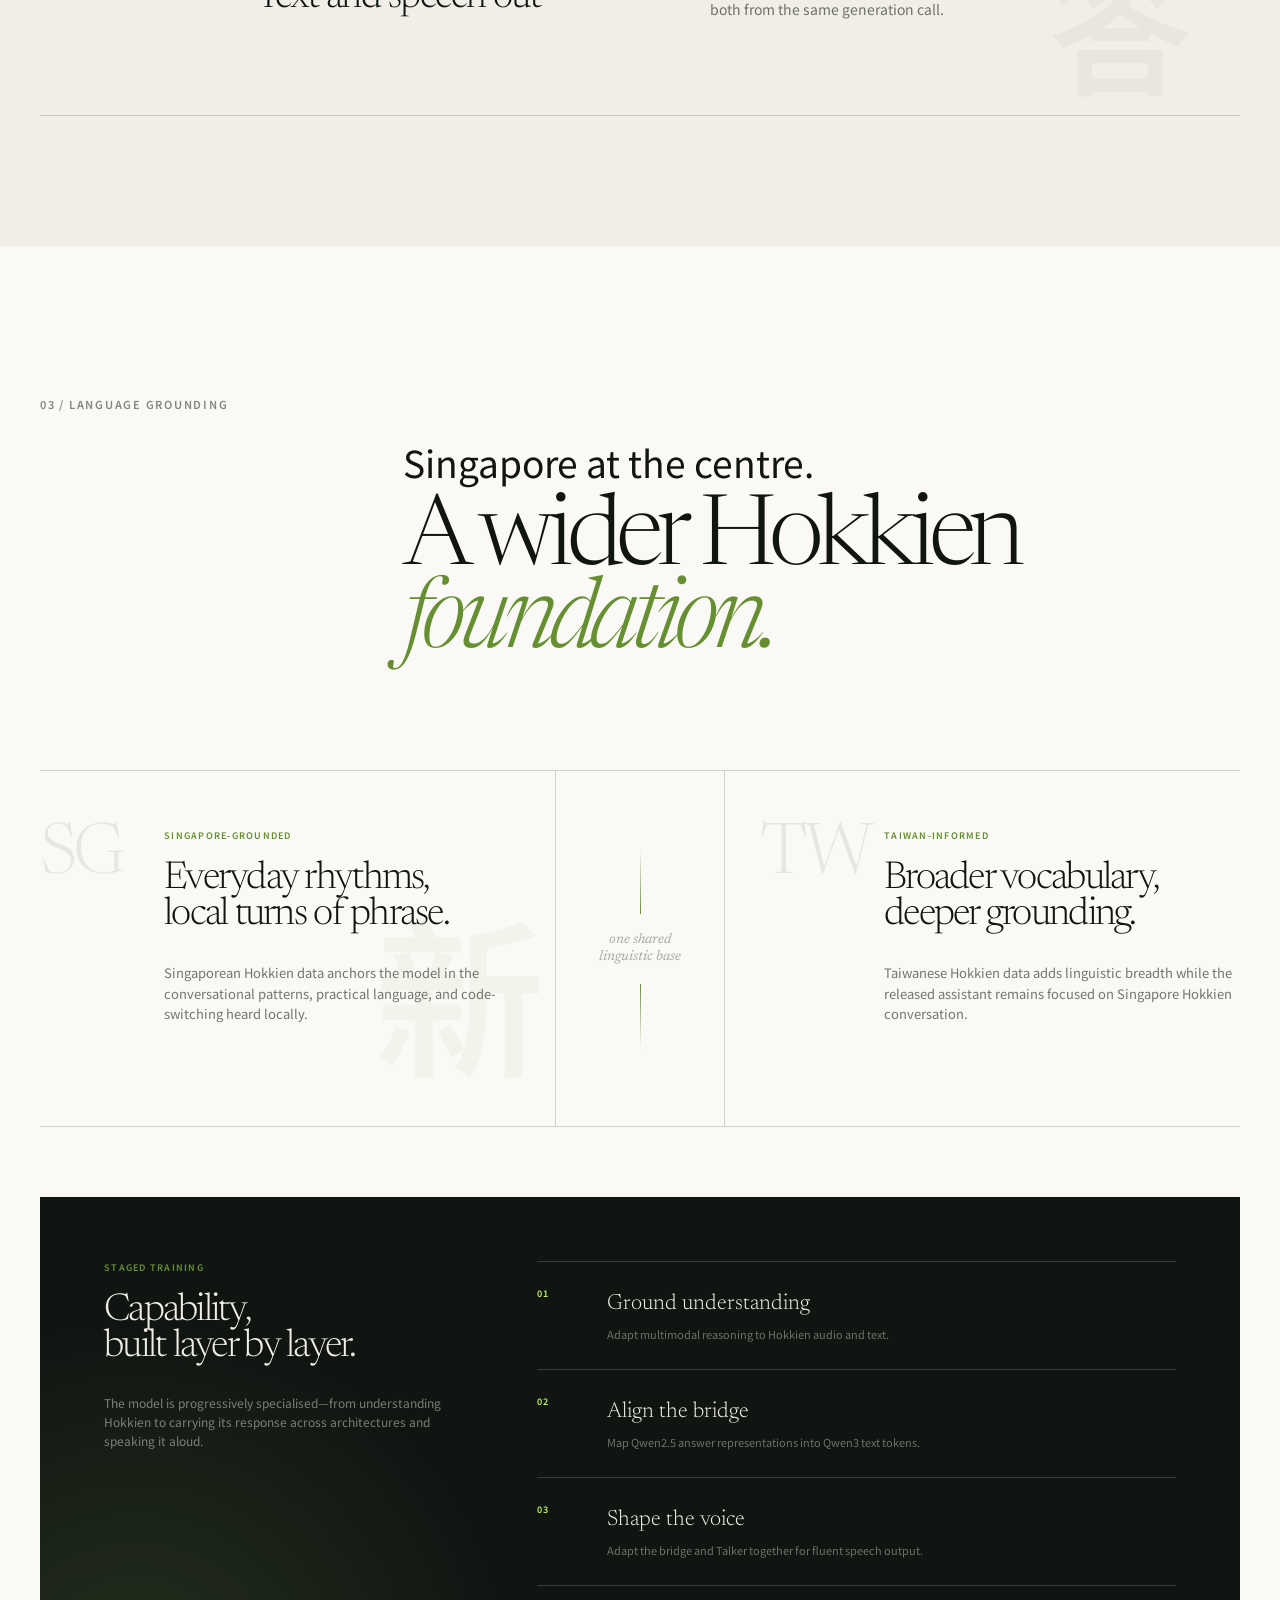
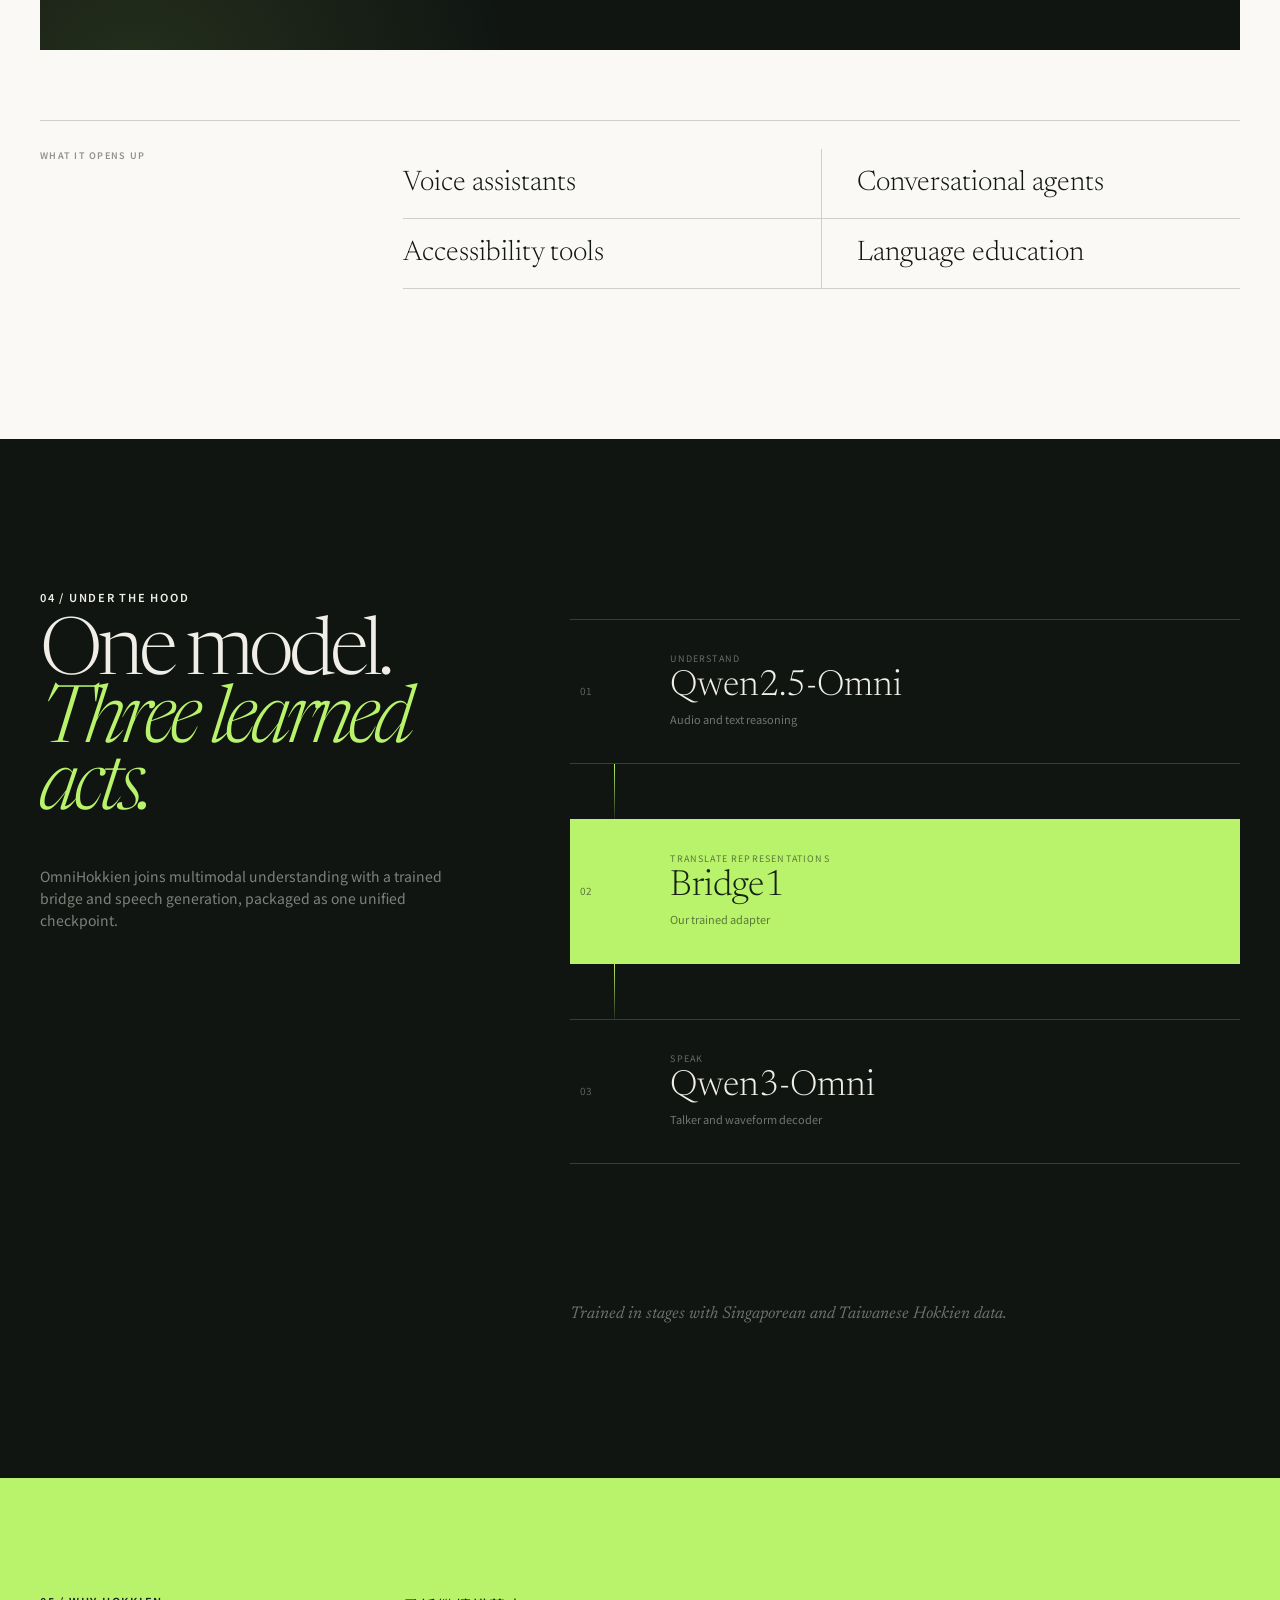
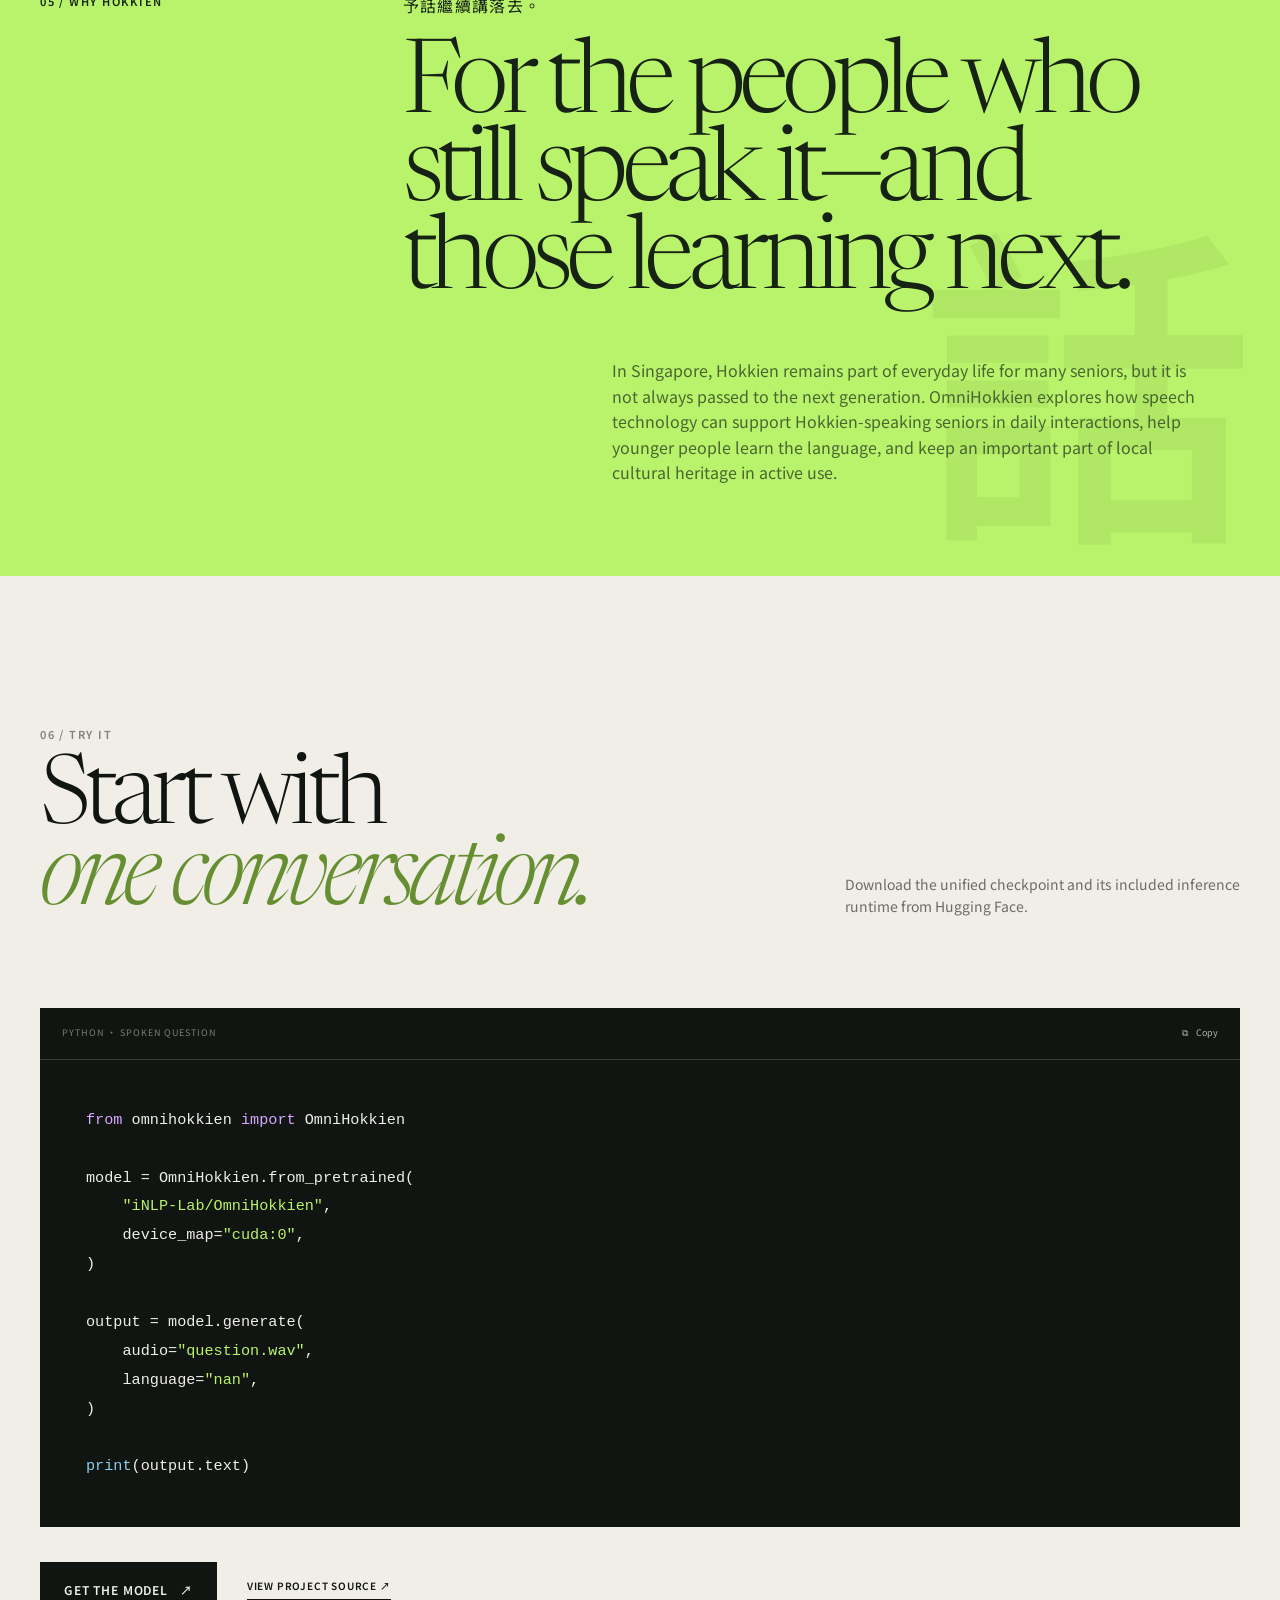
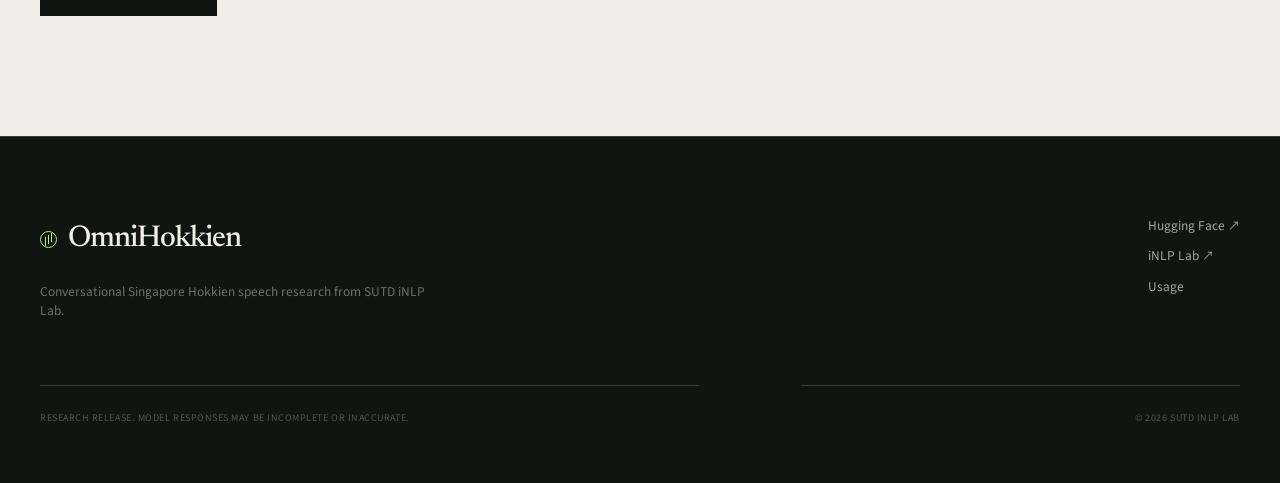
==== commit fefb09c4: "Refine Hanji and comparison protocol" ====
--- a/index.html
+++ b/index.html
@@ -352,11 +352,11 @@
             <p class="purpose-hanji" aria-hidden="true">予話繼續講落去。</p>
             <h2 id="purpose-title">For the people who<br />still speak it—and<br />those learning next.</h2>
             <p>
-              In Singapore, Hokkien remains part of many seniors’ everyday lives,
+              In Singapore, Hokkien remains part of everyday life for many seniors,
               but it is not always passed to the next generation. OmniHokkien explores
               how speech technology can support Hokkien-speaking seniors in daily
               interactions, help younger people learn the language, and keep an
-              important part of Singapore’s culture in active use.
+              important part of local cultural heritage in active use.
             </p>
           </div>
         </div>
--- a/styles.css
+++ b/styles.css
@@ -984,18 +984,20 @@
 
 .capability-mark {
   position: absolute;
-  top: -30px;
-  right: 5%;
+  top: 50%;
+  right: 4%;
   color: rgba(16, 21, 18, 0.035);
-  font-size: 12rem;
+  font-size: 9rem;
   font-weight: 600;
   line-height: 1;
+  pointer-events: none;
+  transform: translateY(-50%);
   transition: color 220ms ease, transform 350ms ease;
 }
 
 .capability:hover .capability-mark {
   color: rgba(102, 143, 50, 0.12);
-  transform: translateX(-14px);
+  transform: translate(-14px, -50%);
 }
 
 .grounding {
@@ -1092,11 +1094,11 @@
 
 .regional-block-primary::after {
   position: absolute;
-  right: -40px;
-  bottom: -80px;
+  right: 10px;
+  bottom: 0;
   color: rgba(102, 143, 50, 0.055);
   content: "新";
-  font-size: 220px;
+  font-size: 170px;
   font-weight: 600;
 }
 
@@ -1335,17 +1337,17 @@
 
 .purpose {
   position: relative;
-  padding: 155px 0;
+  padding: 115px 0 90px;
   overflow: hidden;
 }
 
 .purpose::after {
   position: absolute;
-  right: -6vw;
-  bottom: -17vw;
+  right: 2vw;
+  bottom: 3vw;
   color: rgba(22, 35, 20, 0.055);
   content: "話";
-  font-size: 42vw;
+  font-size: 26vw;
   font-weight: 600;
   line-height: 1;
 }
@@ -1900,8 +1902,8 @@
   }
 
   .capability-mark {
-    right: -15px;
-    font-size: 8rem;
+    right: 0;
+    font-size: 6.5rem;
   }
 
   .architecture-flow {
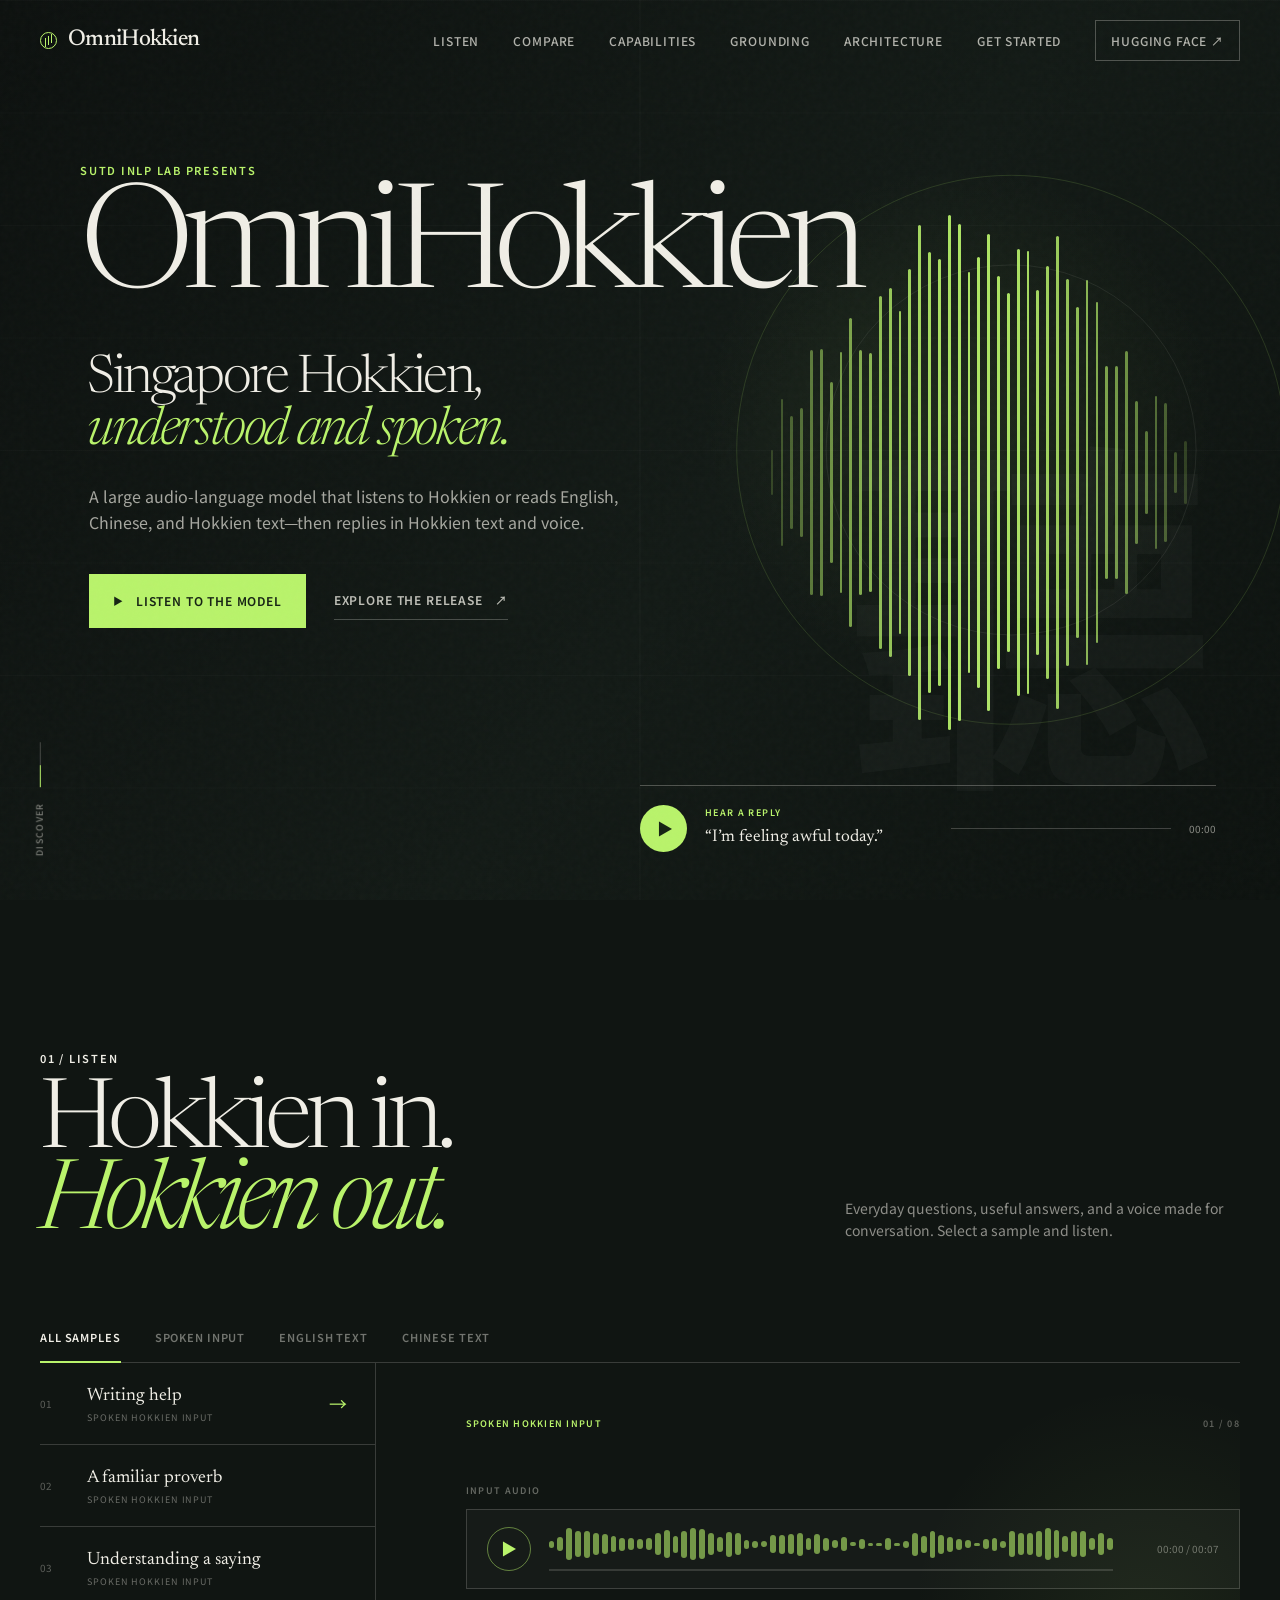
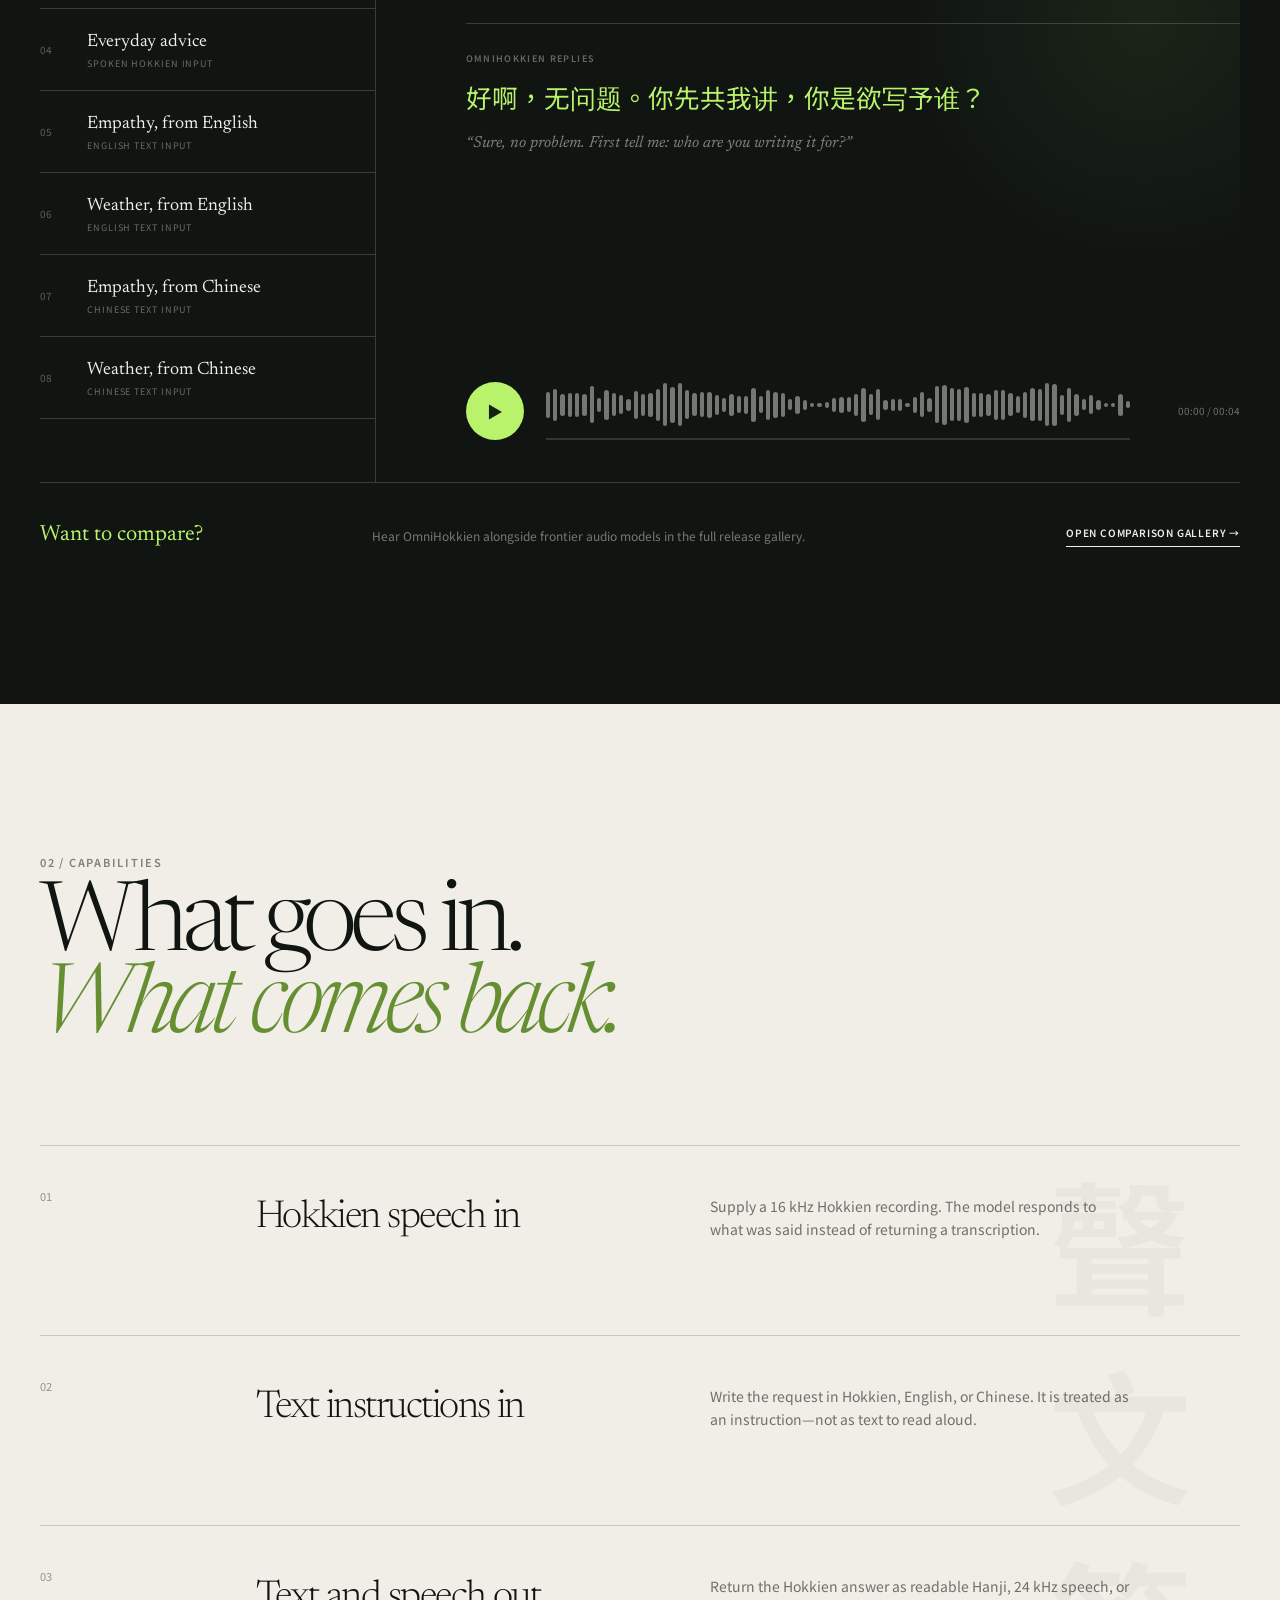
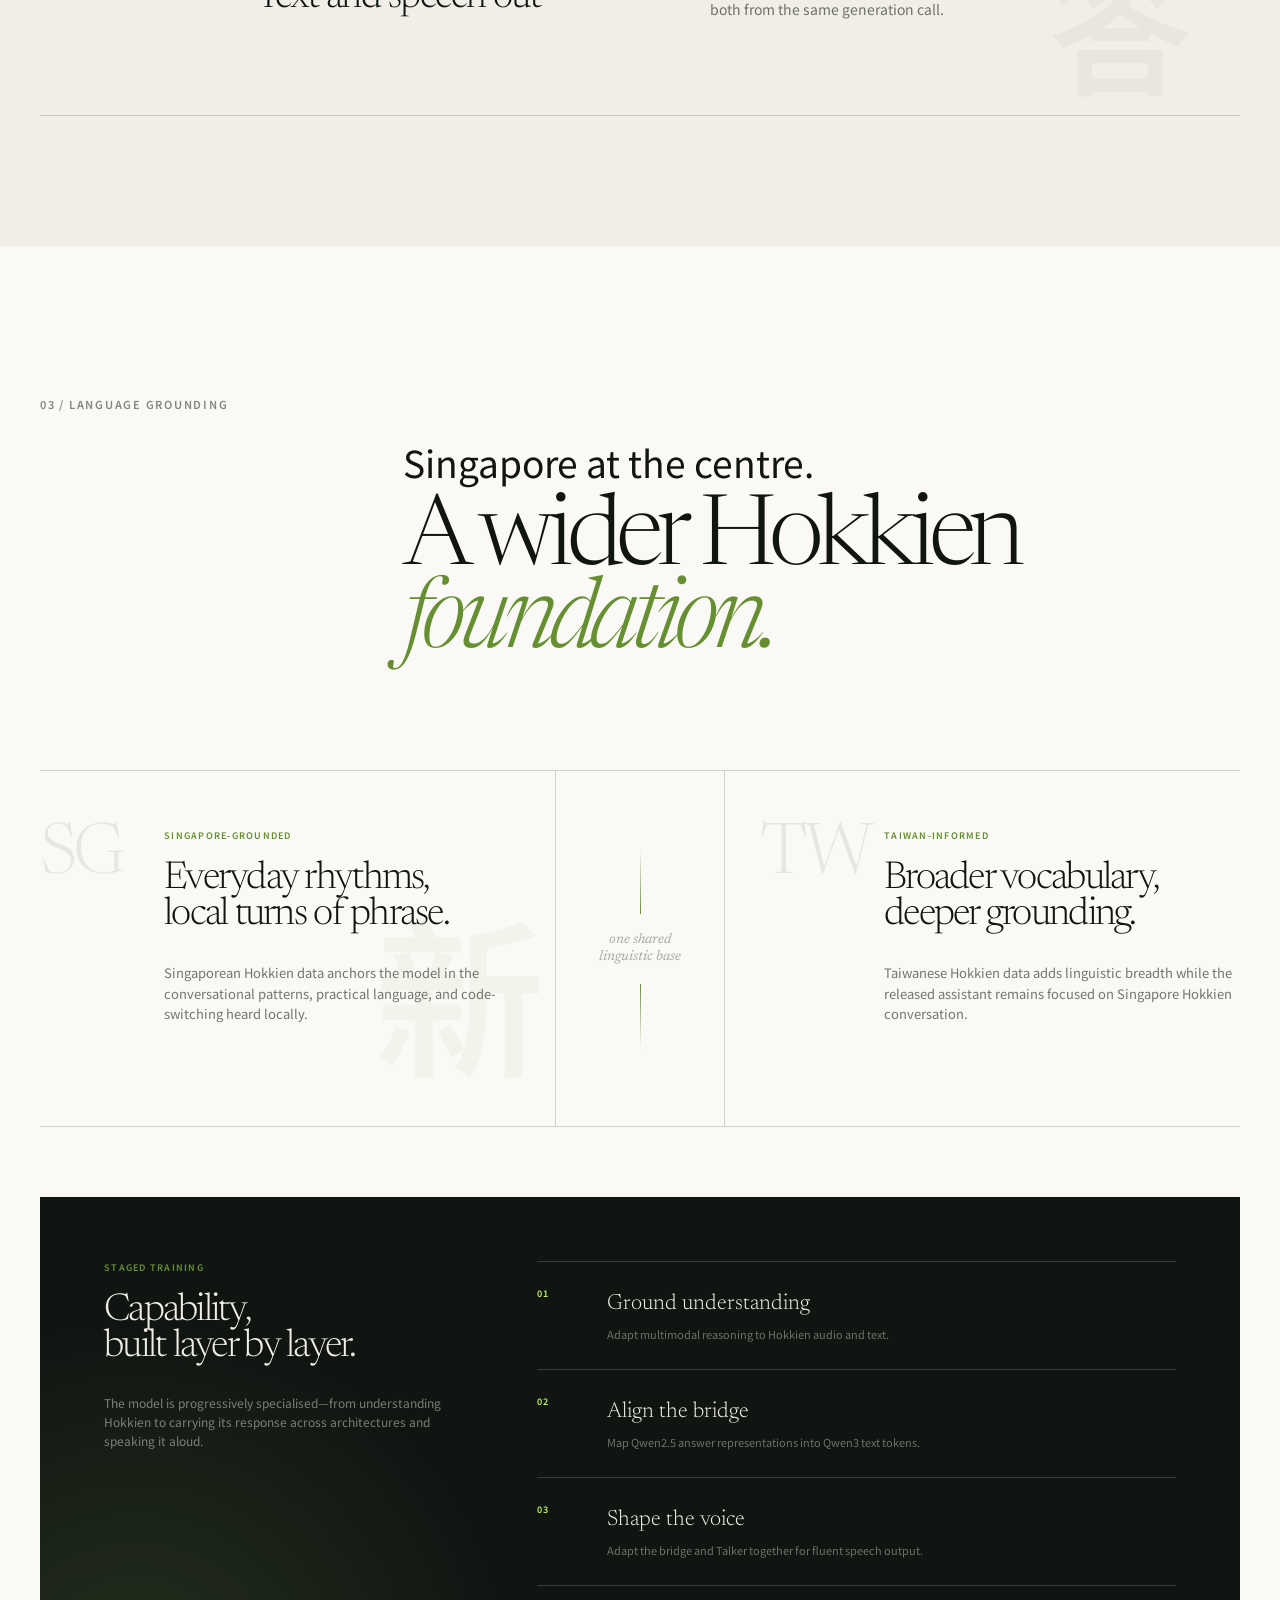
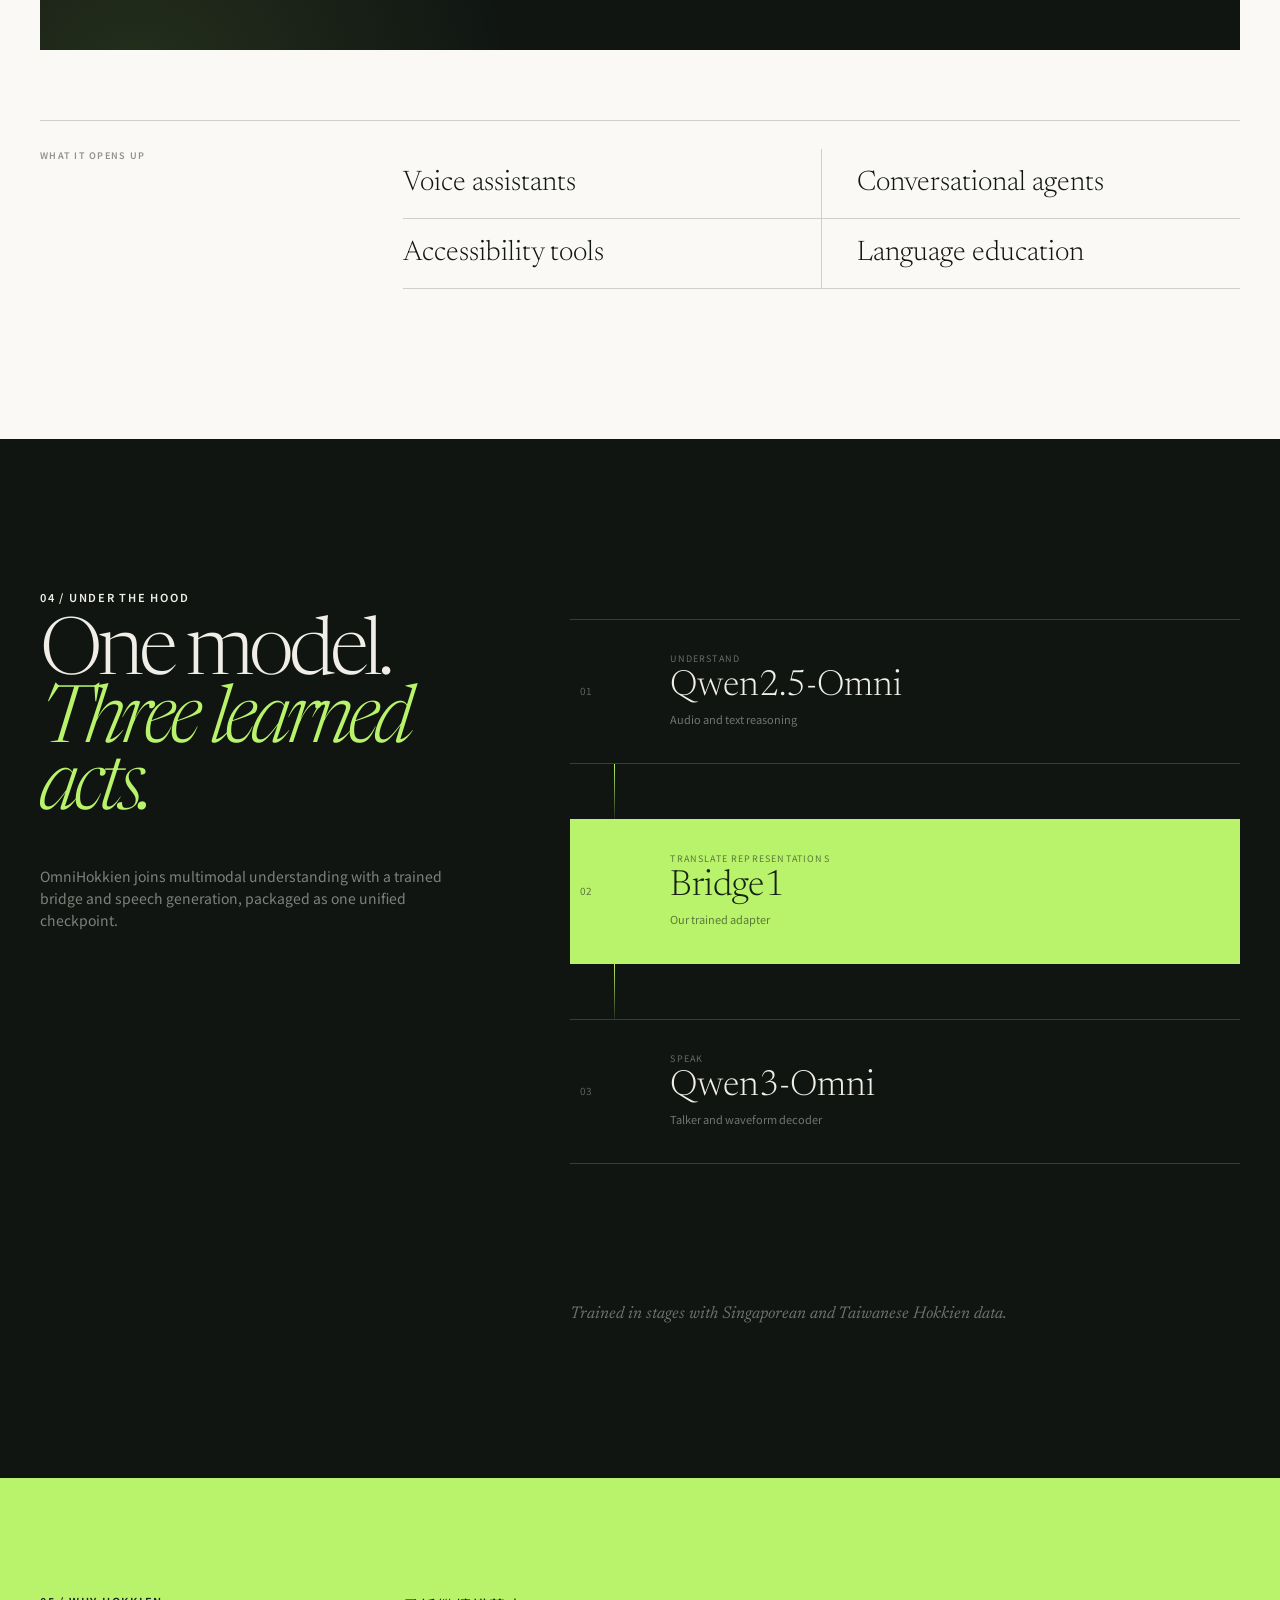
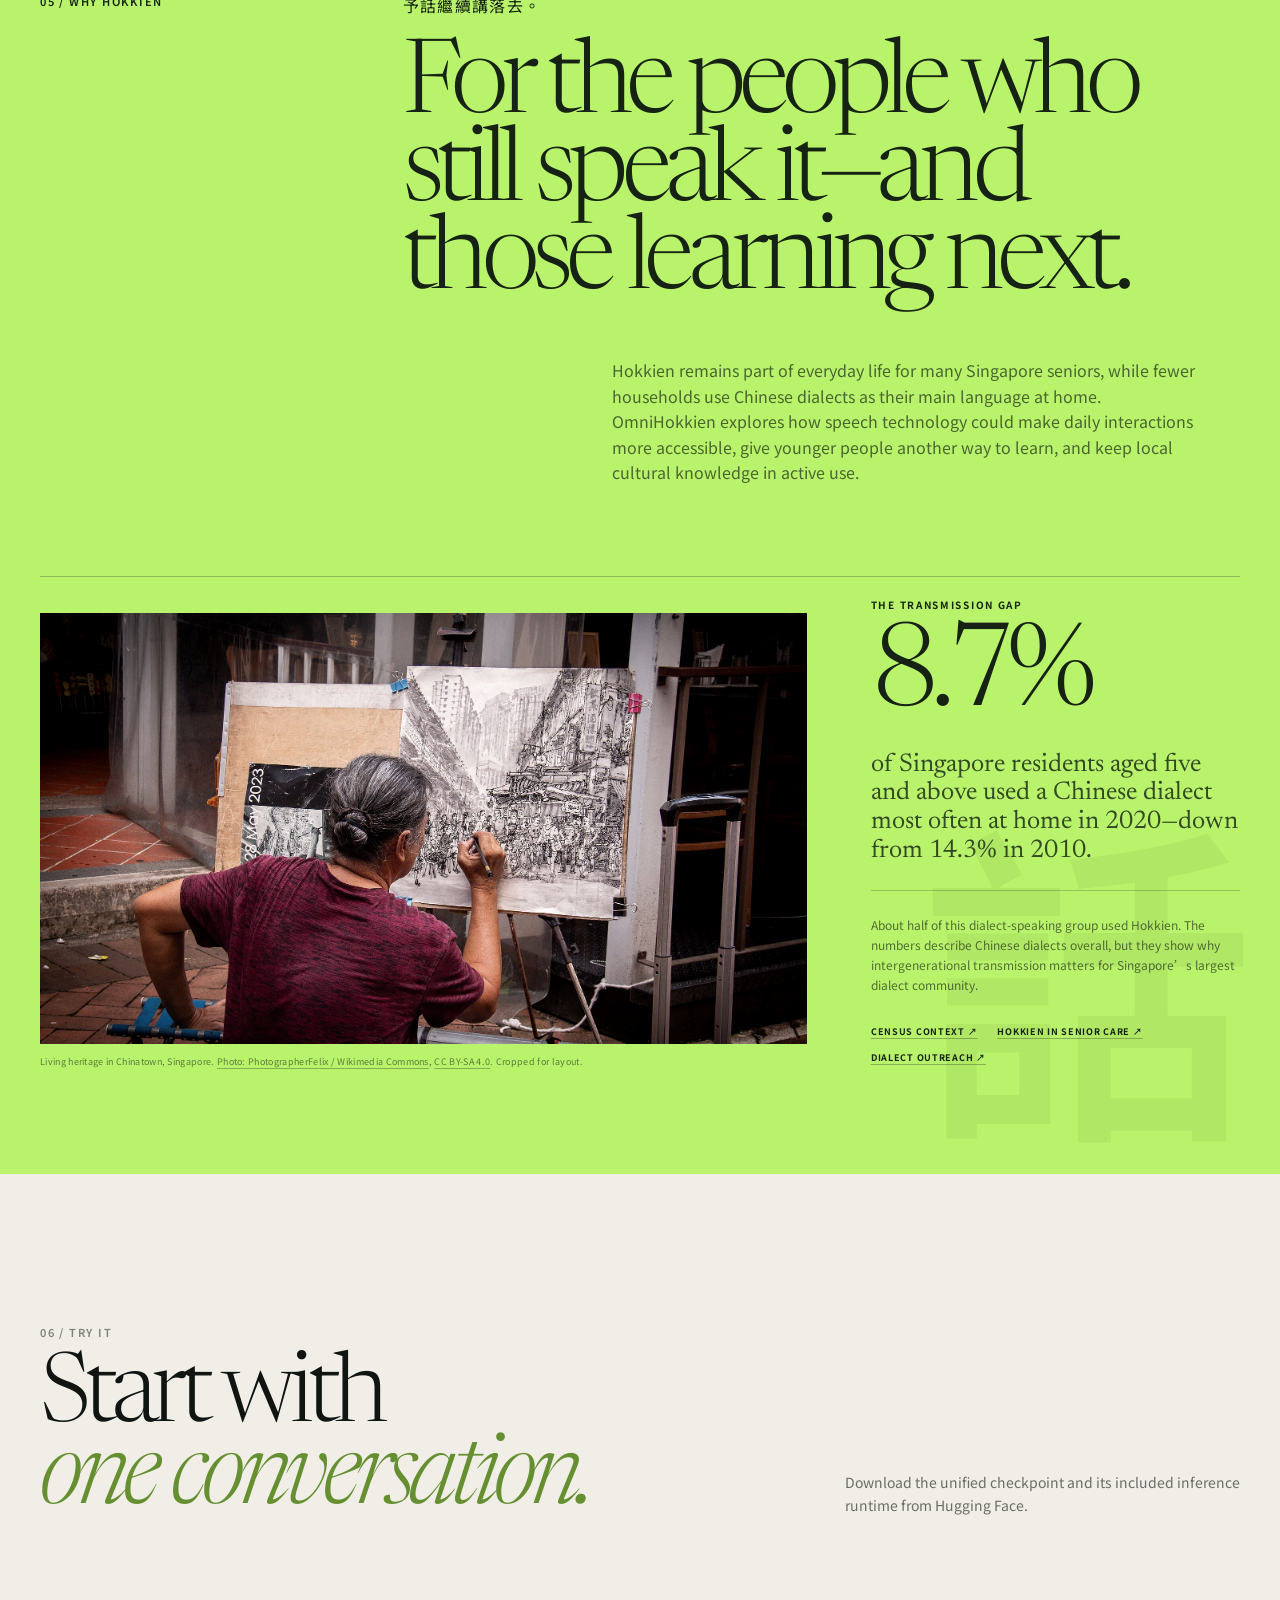
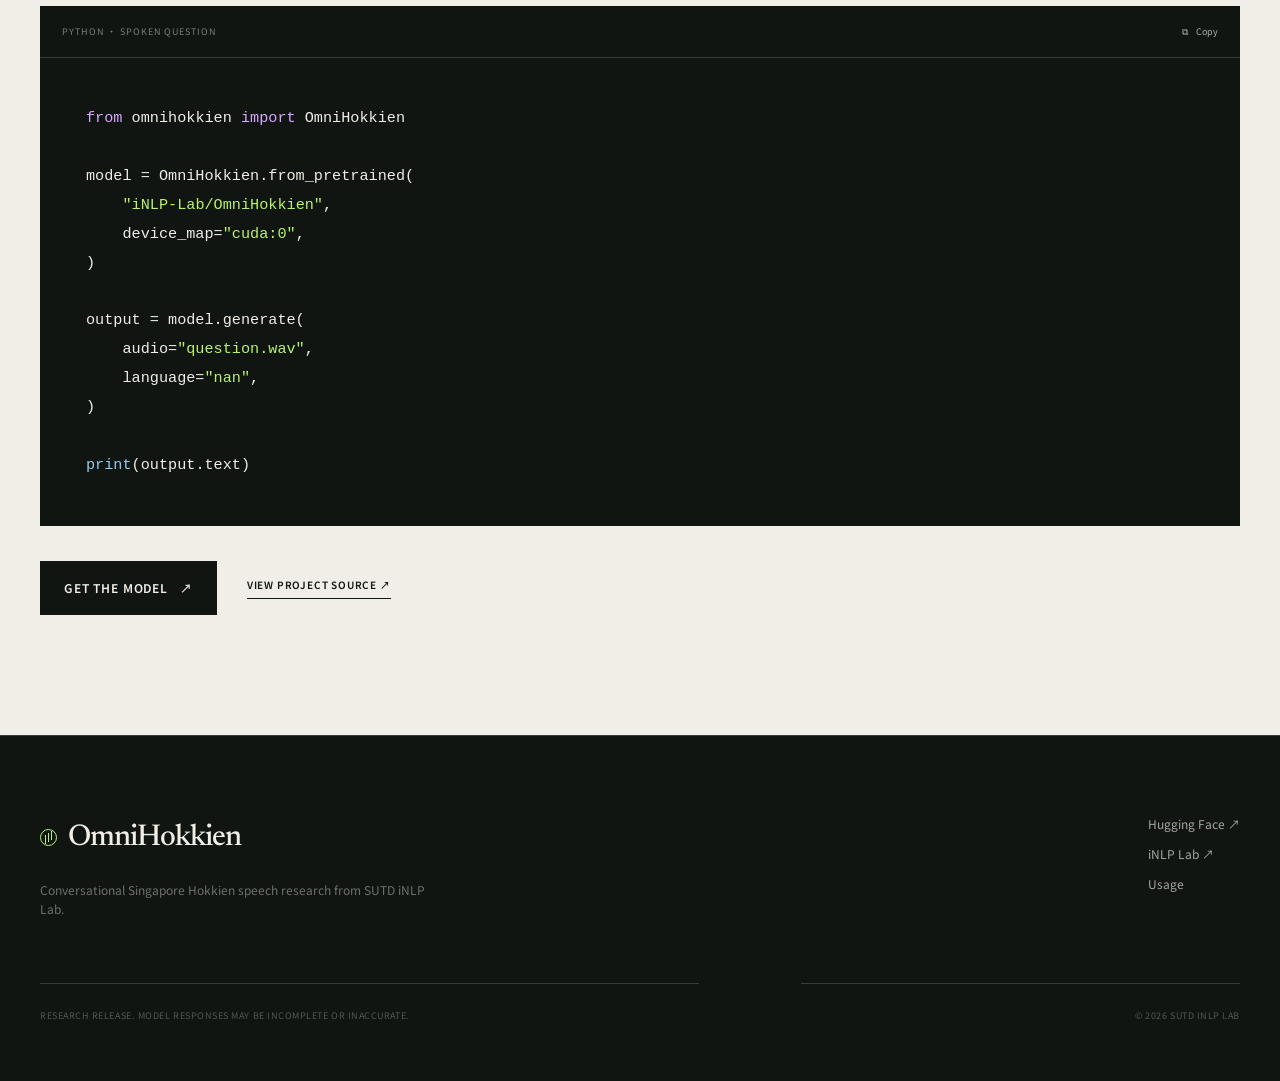
==== commit e13a4c62: "Ground Why Hokkien section in evidence" ====
--- a/index.html
+++ b/index.html
@@ -345,19 +345,77 @@
         </div>
       </section>
 
-      <section class="purpose section-jade" aria-labelledby="purpose-title">
-        <div class="section-shell purpose-grid">
-          <p class="section-index reveal">05 / Why Hokkien</p>
-          <div class="purpose-copy reveal">
-            <p class="purpose-hanji" aria-hidden="true">予話繼續講落去。</p>
-            <h2 id="purpose-title">For the people who<br />still speak it—and<br />those learning next.</h2>
-            <p>
-              In Singapore, Hokkien remains part of everyday life for many seniors,
-              but it is not always passed to the next generation. OmniHokkien explores
-              how speech technology can support Hokkien-speaking seniors in daily
-              interactions, help younger people learn the language, and keep an
-              important part of local cultural heritage in active use.
-            </p>
+      <section id="why-hokkien" class="purpose section-jade" aria-labelledby="purpose-title">
+        <div class="section-shell">
+          <div class="purpose-grid">
+            <p class="section-index reveal">05 / Why Hokkien</p>
+            <div class="purpose-copy reveal">
+              <p class="purpose-hanji" aria-hidden="true">予話繼續講落去。</p>
+              <h2 id="purpose-title">For the people who<br />still speak it—and<br />those learning next.</h2>
+              <p>
+                Hokkien remains part of everyday life for many Singapore seniors,
+                while fewer households use Chinese dialects as their main language
+                at home. OmniHokkien explores how speech technology could make daily
+                interactions more accessible, give younger people another way to
+                learn, and keep local cultural knowledge in active use.
+              </p>
+            </div>
+          </div>
+
+          <div id="why-evidence" class="purpose-evidence reveal">
+            <figure class="purpose-figure">
+              <img
+                src="./assets/images/why-hokkien-chinatown.jpg"
+                alt="An older woman sketches a scene from historic Chinatown in Singapore."
+                loading="lazy"
+                width="1920"
+                height="1280"
+              />
+              <figcaption>
+                Living heritage in Chinatown, Singapore.
+                <a
+                  href="https://commons.wikimedia.org/wiki/File:Elderly_women_in_Chinatown,_Singapore_drawing_a_scene_from_the_past.jpg"
+                  target="_blank"
+                  rel="noreferrer"
+                >Photo: PhotographerFelix / Wikimedia Commons</a>,
+                <a
+                  href="https://creativecommons.org/licenses/by-sa/4.0/"
+                  target="_blank"
+                  rel="noreferrer"
+                >CC BY-SA 4.0</a>. Cropped for layout.
+              </figcaption>
+            </figure>
+
+            <aside class="purpose-proof" aria-label="Evidence on dialect use in Singapore">
+              <p class="purpose-proof-label">The transmission gap</p>
+              <p class="purpose-stat"><strong>8.7%</strong></p>
+              <p class="purpose-stat-copy">
+                of Singapore residents aged five and above used a Chinese dialect
+                most often at home in 2020—down from 14.3% in 2010.
+              </p>
+              <p class="purpose-context">
+                About half of this dialect-speaking group used Hokkien. The numbers
+                describe Chinese dialects overall, but they show why intergenerational
+                transmission matters for Singapore’s largest dialect community.
+              </p>
+              <div class="purpose-sources" aria-label="Sources">
+                <a
+                  href="https://www.channelnewsasia.com/singapore/chinese-dialects-teochew-hokkien-cantonese-singapore-infocus-3144121"
+                  target="_blank"
+                  rel="noreferrer"
+                >Census context <span aria-hidden="true">↗</span></a>
+                <a
+                  href="https://www.mom.gov.sg/newsroom/speeches/2026/0208-speech-at-hokkien-grad-ceremony-for-mdws"
+                  target="_blank"
+                  rel="noreferrer"
+                >Hokkien in senior care <span aria-hidden="true">↗</span></a>
+                <a
+                  href="https://knowledge.csc.gov.sg/ethos-issue-15/communicating-to-our-pioneer-generation/"
+                  target="_blank"
+                  rel="noreferrer"
+                >Dialect outreach <span aria-hidden="true">↗</span></a>
+              </div>
+            </aside>
           </div>
         </div>
       </section>
--- a/styles.css
+++ b/styles.css
@@ -396,11 +396,11 @@
 
 .hero-character {
   position: absolute;
-  right: -1vw;
-  bottom: -10vw;
+  right: clamp(24px, 5vw, 80px);
+  bottom: clamp(105px, 13vh, 150px);
   color: rgba(240, 238, 230, 0.026);
   font-family: var(--sans);
-  font-size: 38vw;
+  font-size: clamp(15rem, 29vw, 31rem);
   font-weight: 600;
   line-height: 1;
   user-select: none;
@@ -1337,7 +1337,7 @@
 
 .purpose {
   position: relative;
-  padding: 115px 0 90px;
+  padding: 115px 0 105px;
   overflow: hidden;
 }
 
@@ -1384,6 +1384,107 @@
   margin: 50px 0 0 25%;
   color: rgba(22, 35, 20, 0.68);
   font-size: 16px;
+}
+
+.purpose-evidence {
+  position: relative;
+  z-index: 2;
+  display: grid;
+  grid-template-columns: minmax(0, 1.35fr) minmax(300px, 0.65fr);
+  gap: clamp(35px, 5vw, 74px);
+  align-items: end;
+  margin-top: 90px;
+  padding-top: 20px;
+  border-top: 1px solid rgba(22, 35, 20, 0.28);
+}
+
+.purpose-figure {
+  margin: 0;
+}
+
+.purpose-figure img {
+  display: block;
+  width: 100%;
+  height: auto;
+  aspect-ratio: 16 / 9;
+  object-fit: cover;
+  object-position: center 52%;
+  filter: saturate(0.72) contrast(1.04);
+}
+
+.purpose-figure figcaption {
+  max-width: 720px;
+  margin-top: 11px;
+  color: rgba(22, 35, 20, 0.57);
+  font-size: 9px;
+  line-height: 1.55;
+  letter-spacing: 0.035em;
+}
+
+.purpose-figure figcaption a,
+.purpose-sources a {
+  text-decoration: underline;
+  text-decoration-color: rgba(22, 35, 20, 0.32);
+  text-underline-offset: 3px;
+}
+
+.purpose-proof {
+  padding: 0 0 4px;
+}
+
+.purpose-proof-label {
+  margin: 0 0 21px;
+  font-size: 10px;
+  font-weight: 700;
+  letter-spacing: 0.17em;
+  text-transform: uppercase;
+}
+
+.purpose-stat {
+  margin: 0;
+  font-family: var(--display);
+  line-height: 0.78;
+}
+
+.purpose-stat strong {
+  font-size: clamp(6.5rem, 9vw, 9.5rem);
+  font-weight: 300;
+  letter-spacing: -0.075em;
+}
+
+.purpose-stat-copy {
+  max-width: 390px;
+  margin: 27px 0 0;
+  padding-bottom: 25px;
+  color: rgba(22, 35, 20, 0.82);
+  font-family: var(--display);
+  font-size: clamp(1.35rem, 2vw, 1.75rem);
+  line-height: 1.12;
+  border-bottom: 1px solid rgba(22, 35, 20, 0.23);
+}
+
+.purpose-context {
+  max-width: 390px;
+  margin: 24px 0 0;
+  color: rgba(22, 35, 20, 0.64);
+  font-size: 12px;
+  line-height: 1.65;
+}
+
+.purpose-sources {
+  display: flex;
+  flex-wrap: wrap;
+  gap: 12px 20px;
+  margin-top: 30px;
+  font-size: 9px;
+  font-weight: 700;
+  letter-spacing: 0.08em;
+  text-transform: uppercase;
+}
+
+.purpose-figure figcaption a:hover,
+.purpose-sources a:hover {
+  text-decoration-color: currentColor;
 }
 
 .start {
@@ -1649,6 +1750,39 @@
     margin-left: 0;
   }
 
+  .purpose-evidence {
+    grid-template-columns: 1fr;
+    align-items: start;
+  }
+
+  .purpose-proof {
+    display: grid;
+    grid-template-columns: minmax(180px, 0.55fr) 1fr;
+    column-gap: 45px;
+    padding-top: 5px;
+  }
+
+  .purpose-proof-label,
+  .purpose-stat,
+  .purpose-stat-copy {
+    grid-column: 1;
+  }
+
+  .purpose-context,
+  .purpose-sources {
+    grid-column: 2;
+  }
+
+  .purpose-context {
+    grid-row: 1 / span 2;
+    margin-top: 0;
+  }
+
+  .purpose-sources {
+    grid-row: 3 / span 2;
+    align-self: end;
+  }
+
   .section-heading {
     align-items: flex-start;
   }
@@ -1742,6 +1876,12 @@
     opacity: 0.28;
   }
 
+  .hero-character {
+    right: 18px;
+    bottom: 145px;
+    font-size: 58vw;
+  }
+
   .orbit-one {
     top: 30%;
     right: 10%;
@@ -1992,6 +2132,36 @@
     font-size: 14px;
   }
 
+  .purpose-evidence {
+    gap: 30px;
+    margin-top: 60px;
+  }
+
+  .purpose-figure img {
+    aspect-ratio: 4 / 3;
+  }
+
+  .purpose-proof {
+    display: block;
+  }
+
+  .purpose-stat strong {
+    font-size: clamp(6rem, 30vw, 8rem);
+  }
+
+  .purpose-stat-copy {
+    margin-top: 23px;
+    font-size: 1.35rem;
+  }
+
+  .purpose-context {
+    margin-top: 22px;
+  }
+
+  .purpose-sources {
+    margin-top: 25px;
+  }
+
   .code-panel {
     margin-top: 55px;
   }
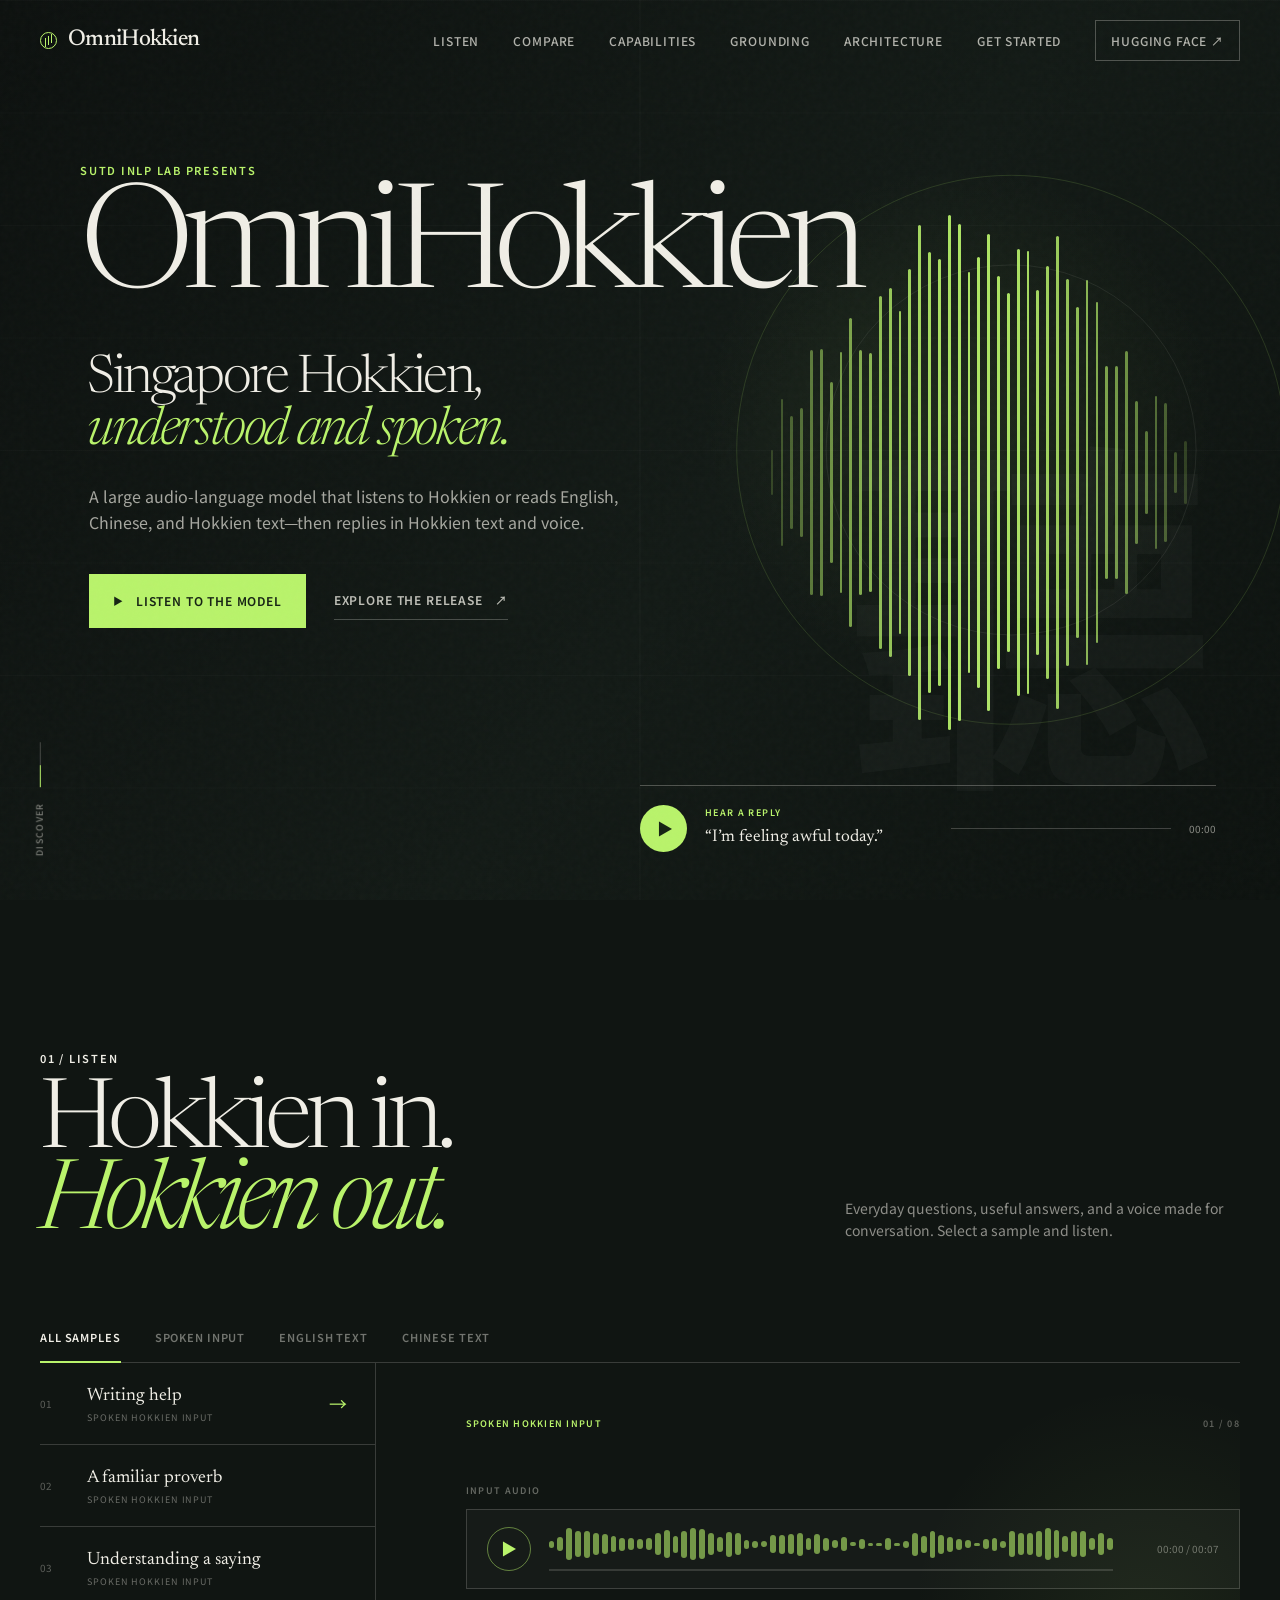
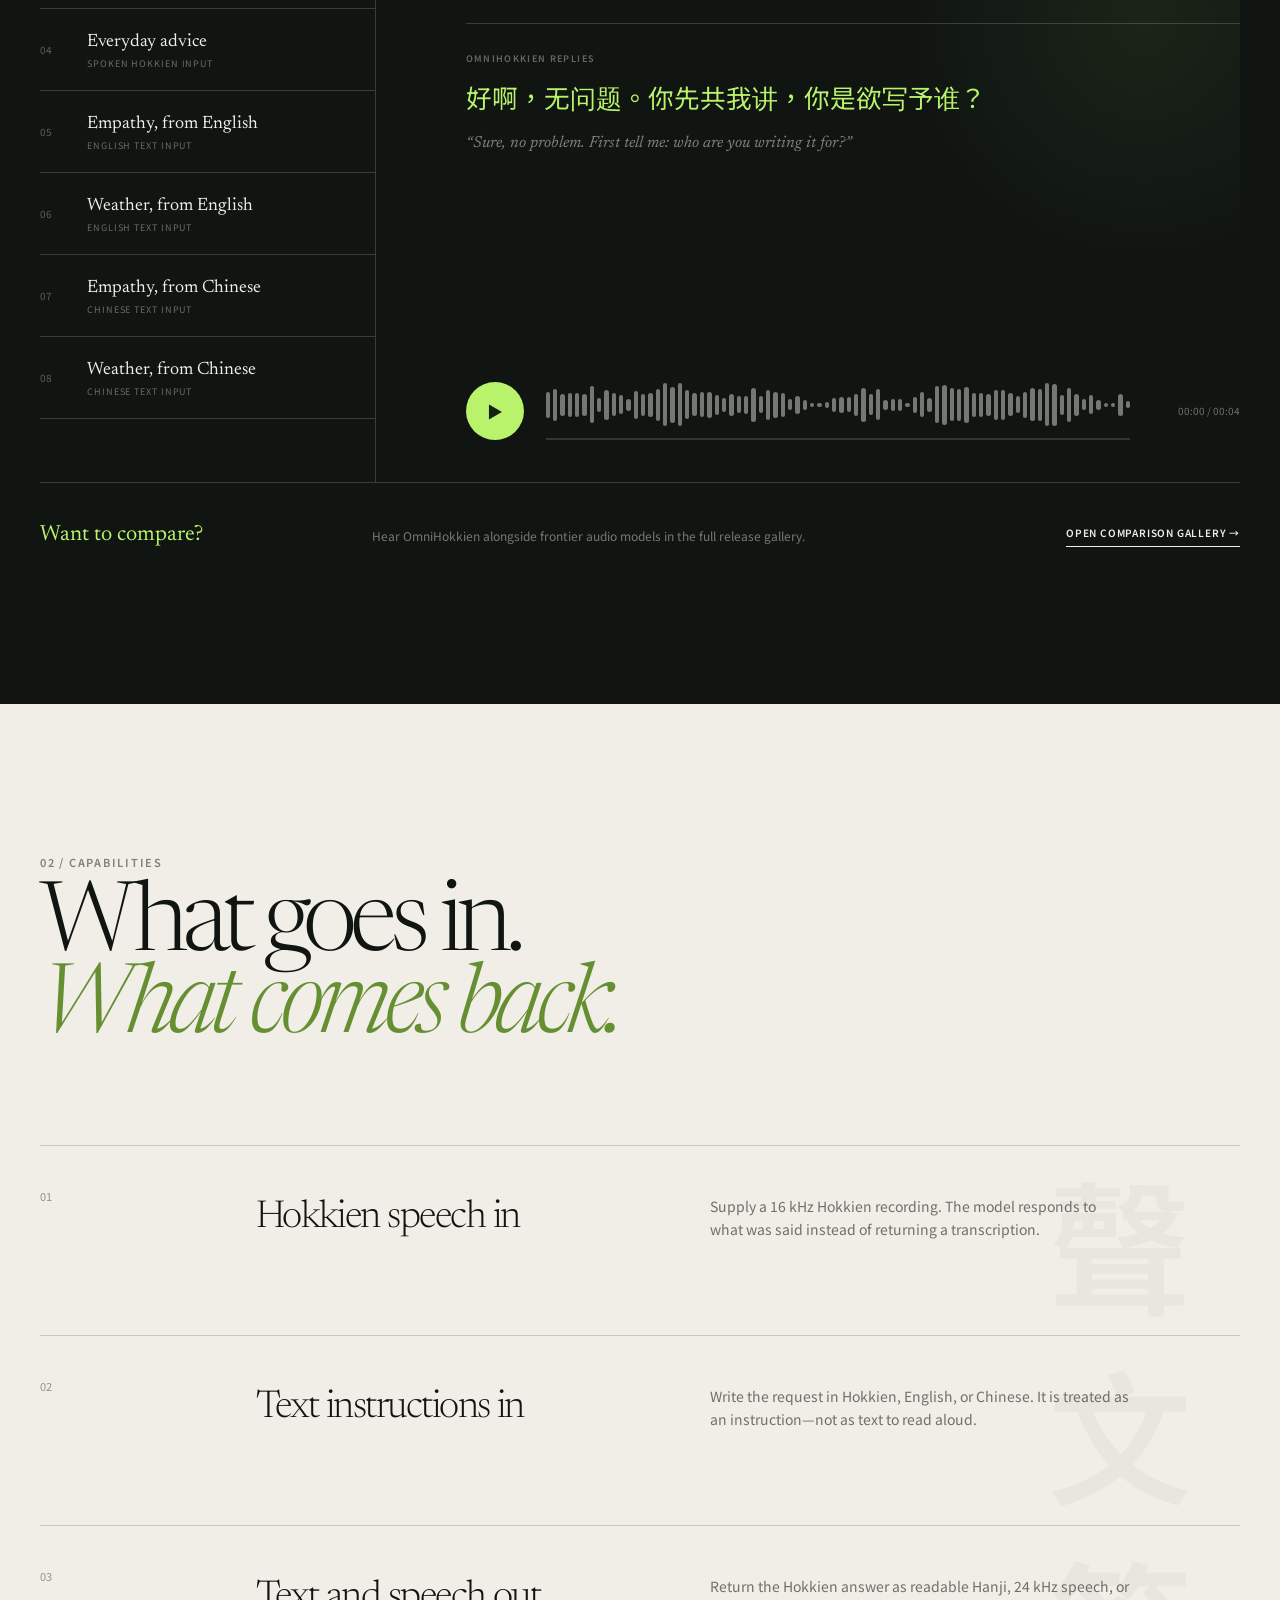
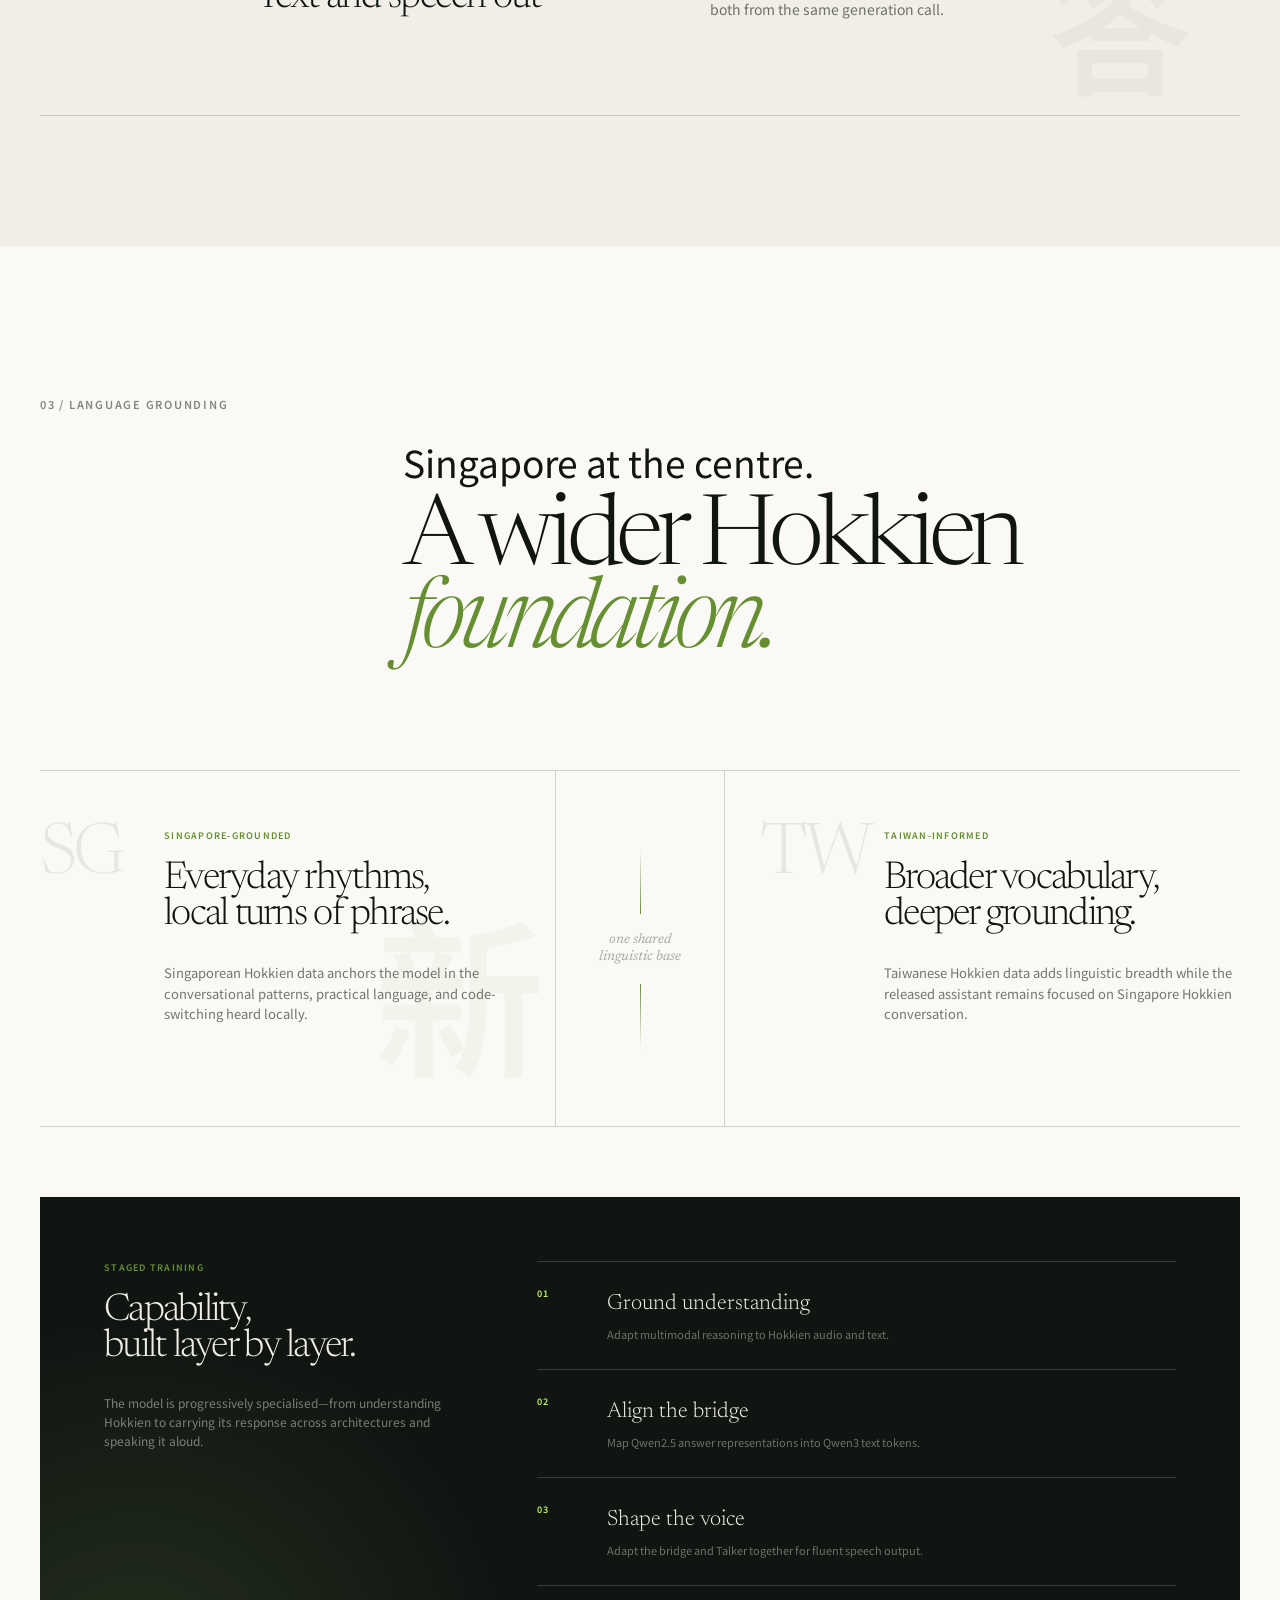
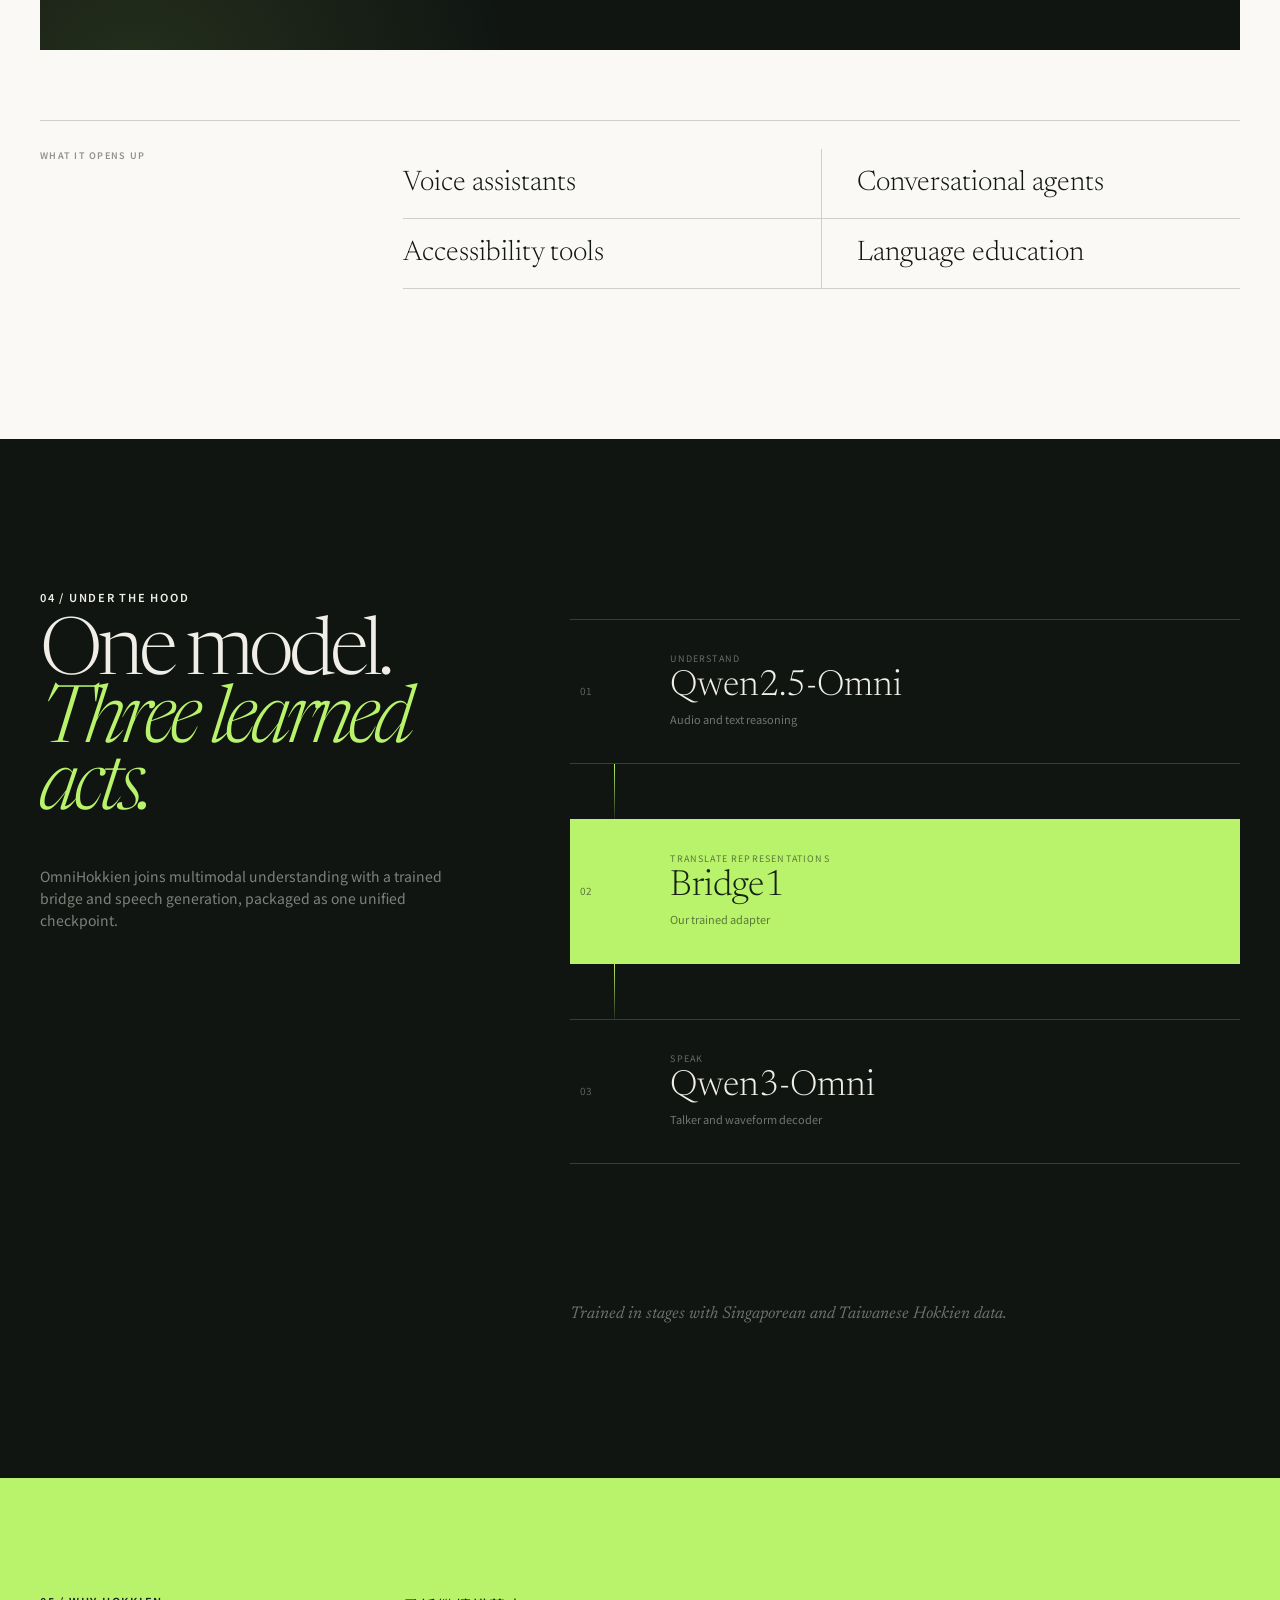
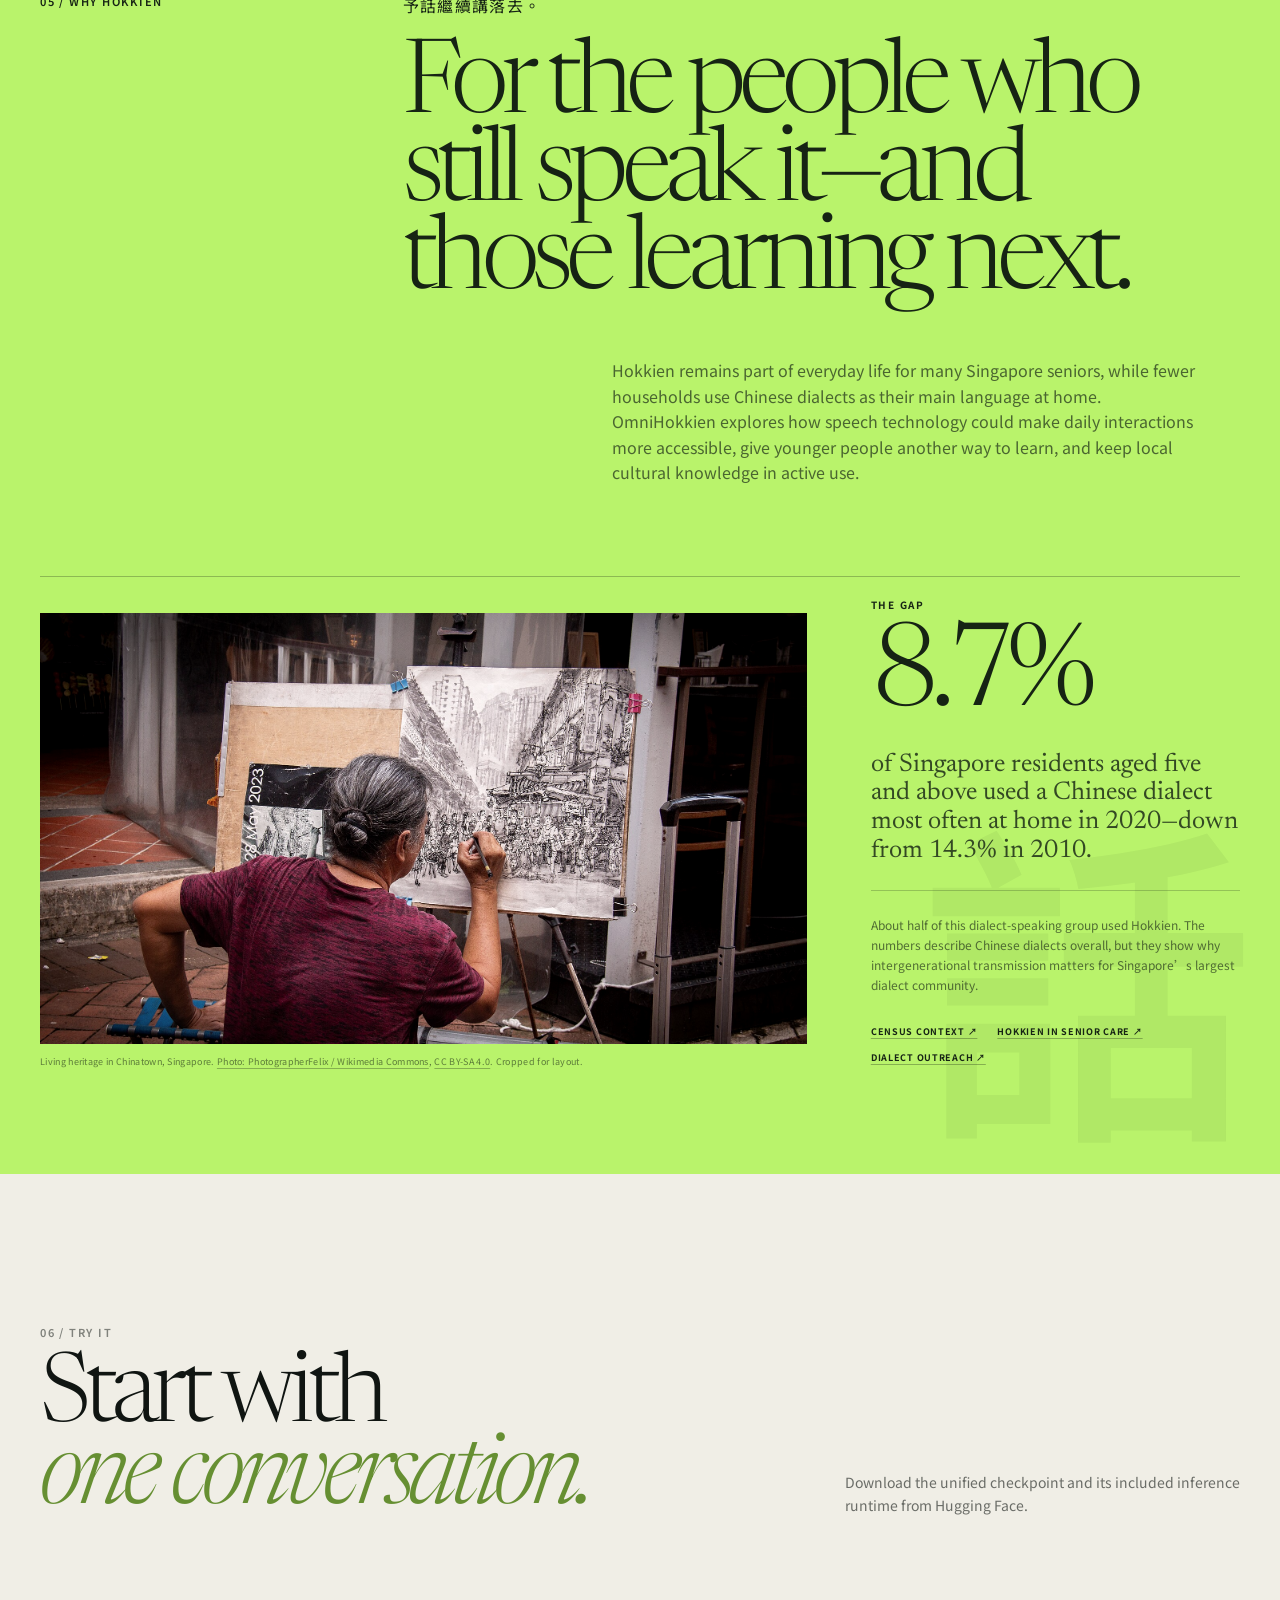
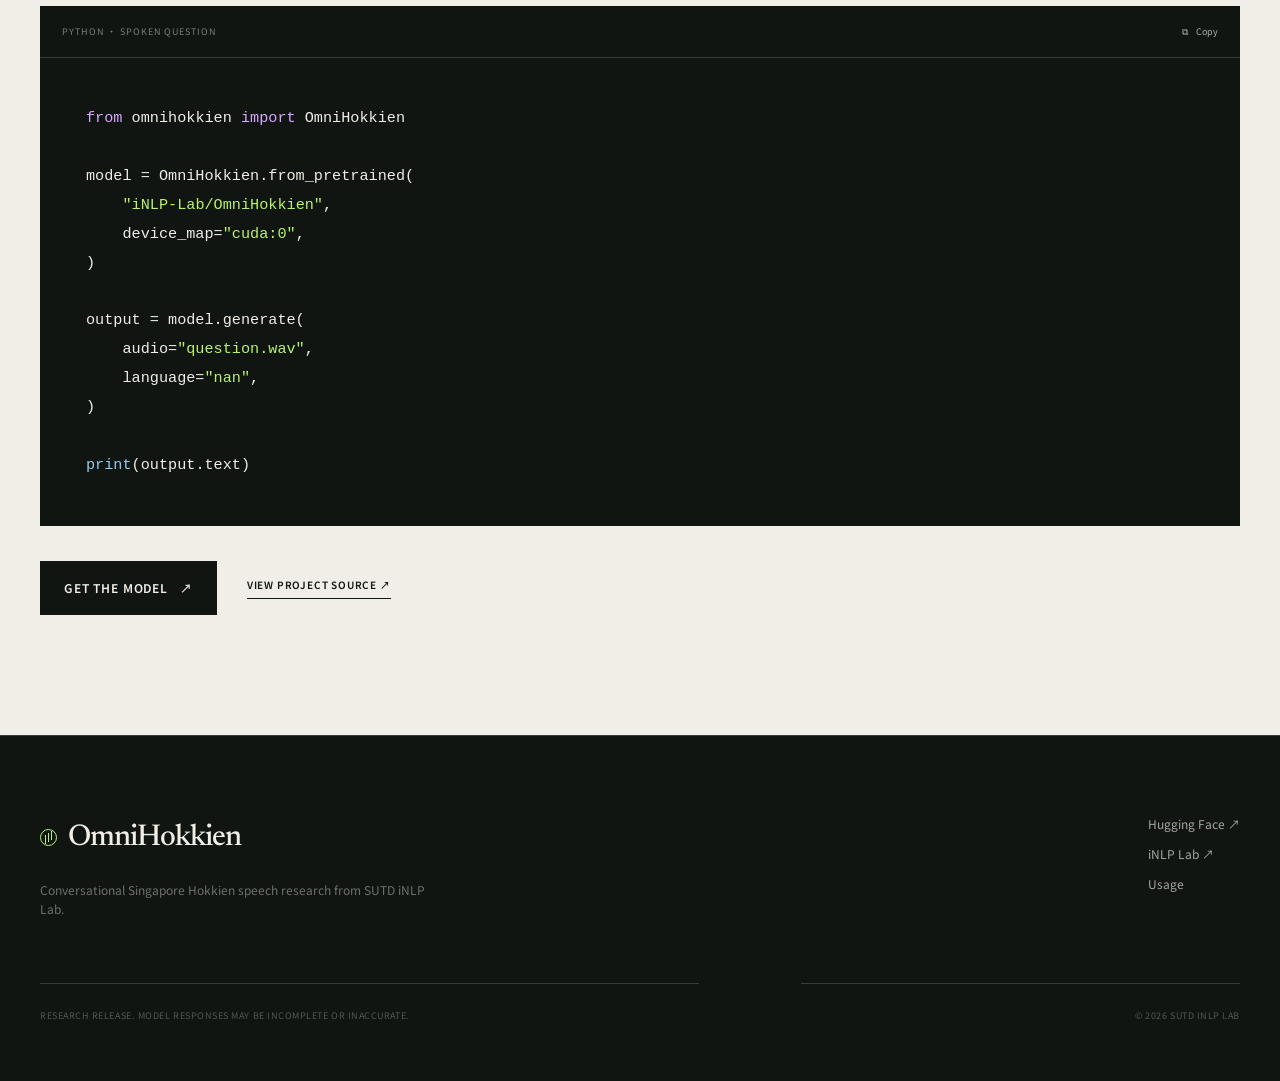
==== commit f7adabea: "Shorten Why Hokkien evidence label" ====
--- a/index.html
+++ b/index.html
@@ -387,7 +387,7 @@
             </figure>
 
             <aside class="purpose-proof" aria-label="Evidence on dialect use in Singapore">
-              <p class="purpose-proof-label">The transmission gap</p>
+              <p class="purpose-proof-label">The gap</p>
               <p class="purpose-stat"><strong>8.7%</strong></p>
               <p class="purpose-stat-copy">
                 of Singapore residents aged five and above used a Chinese dialect
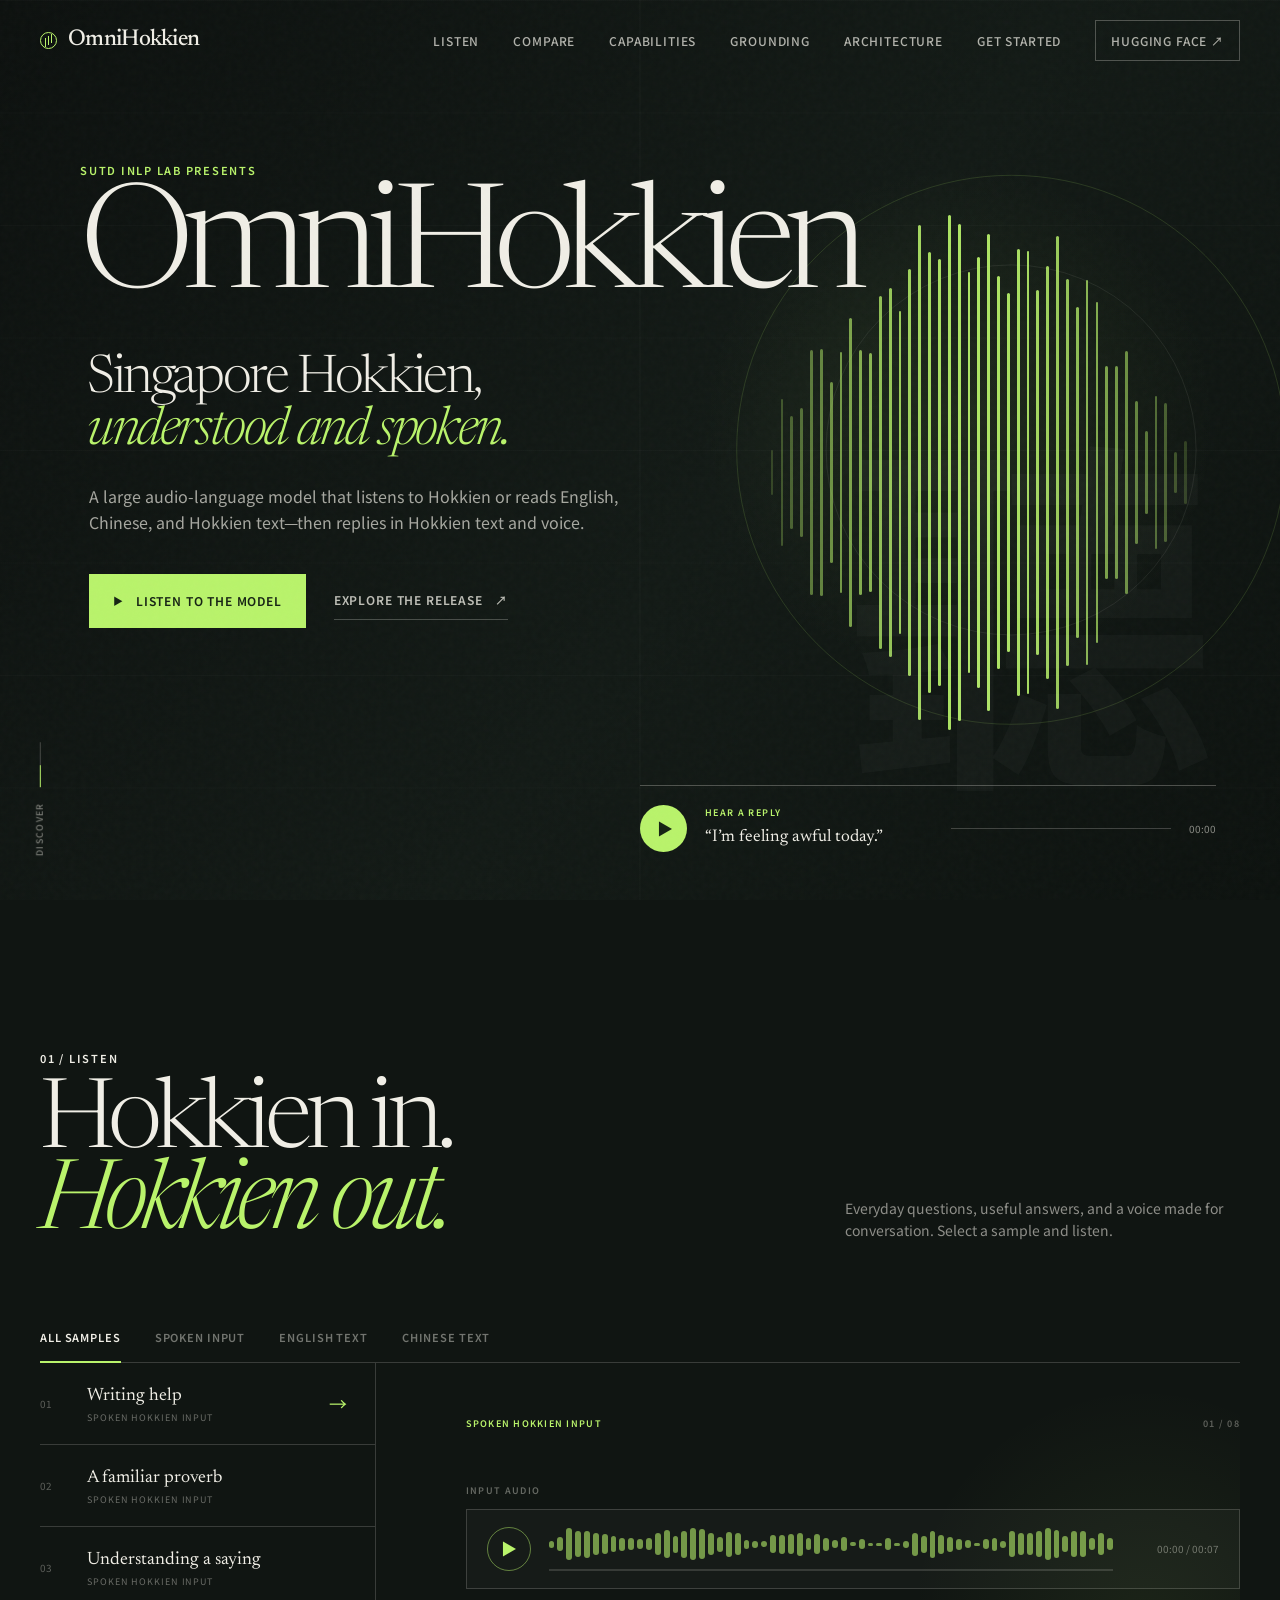
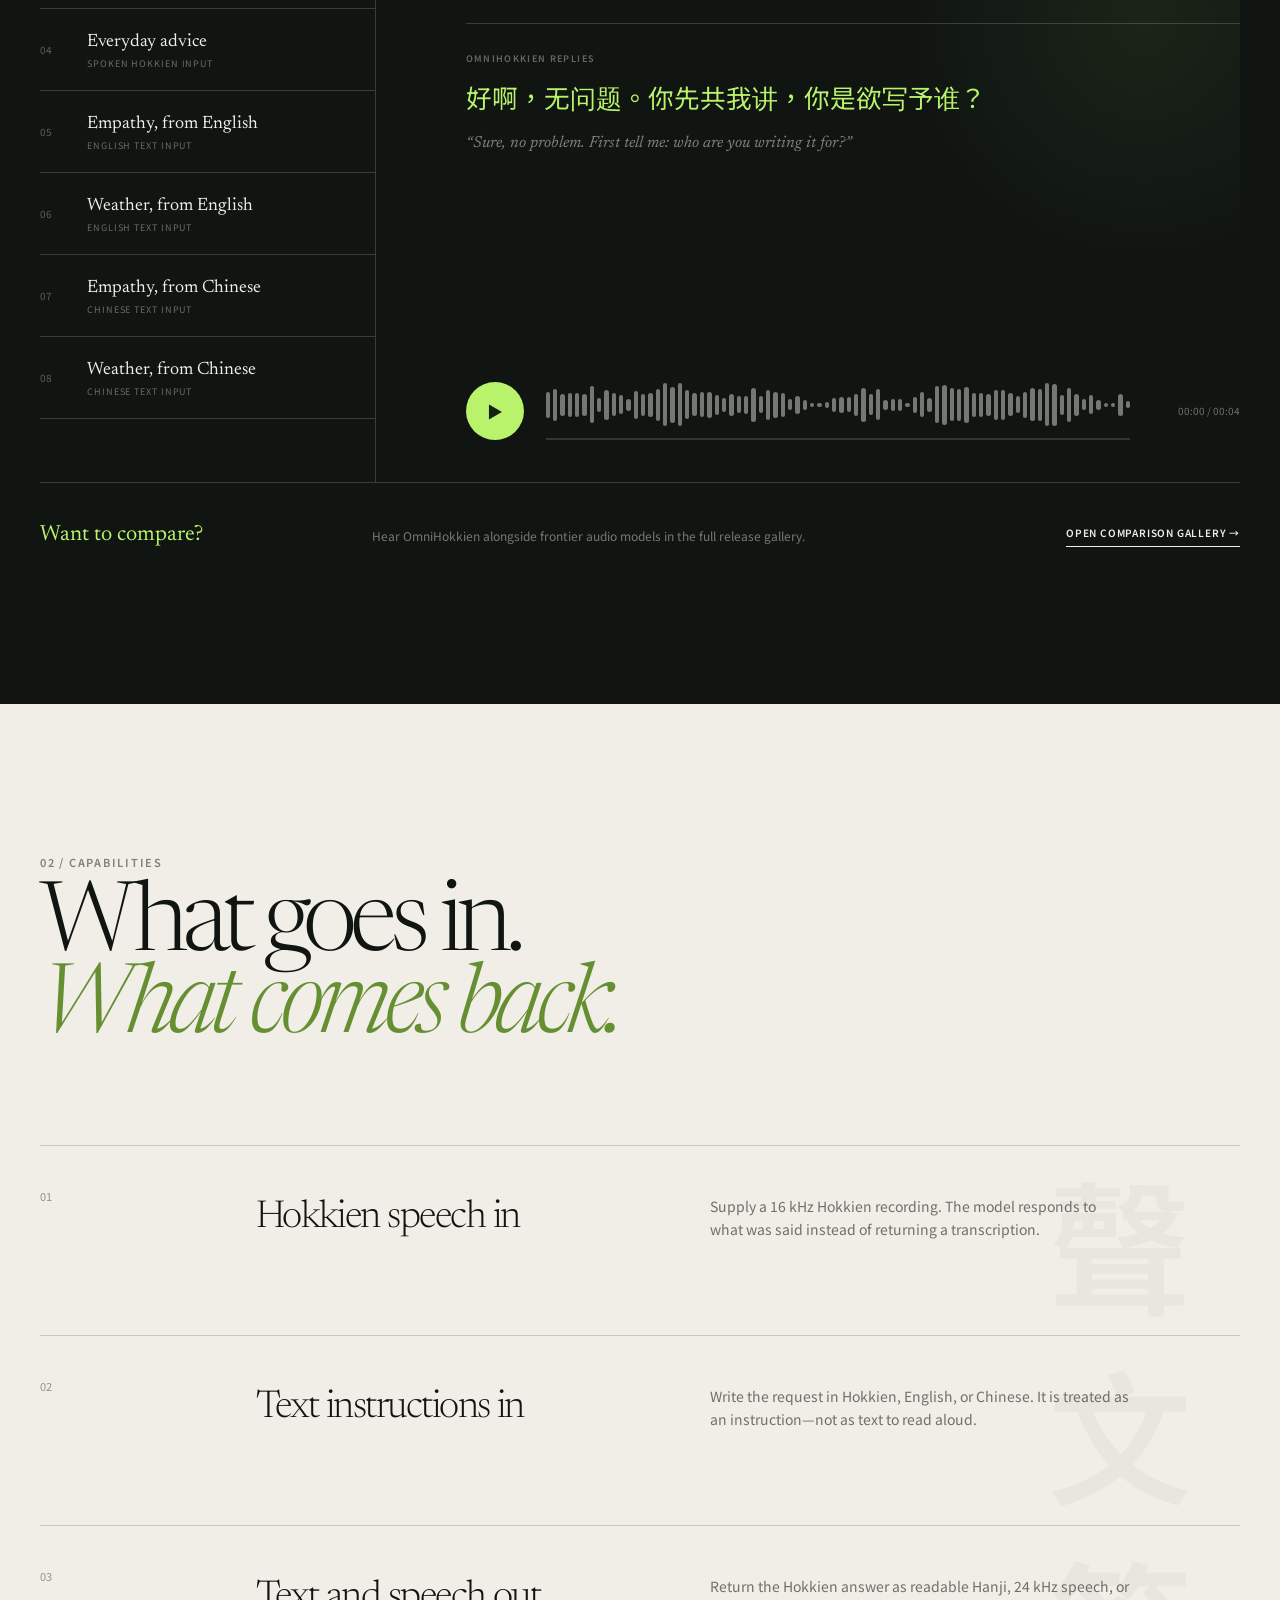
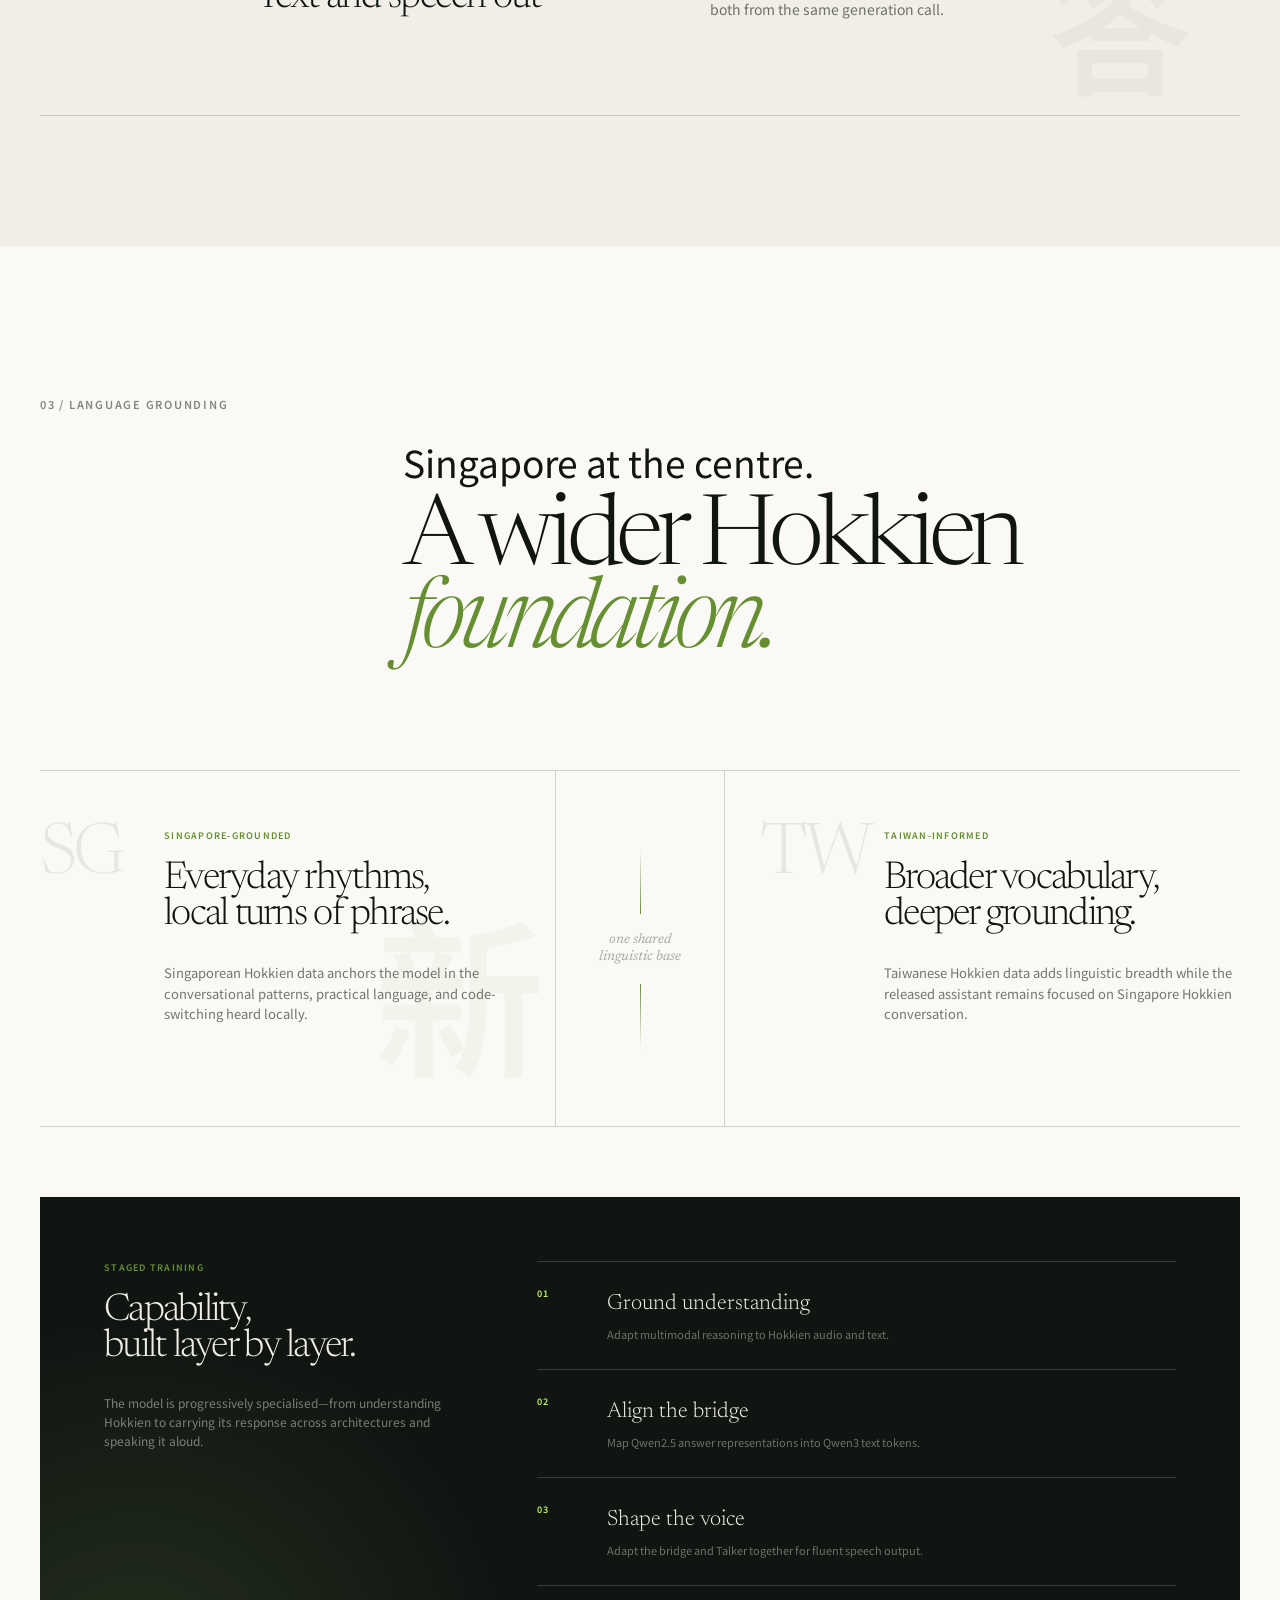
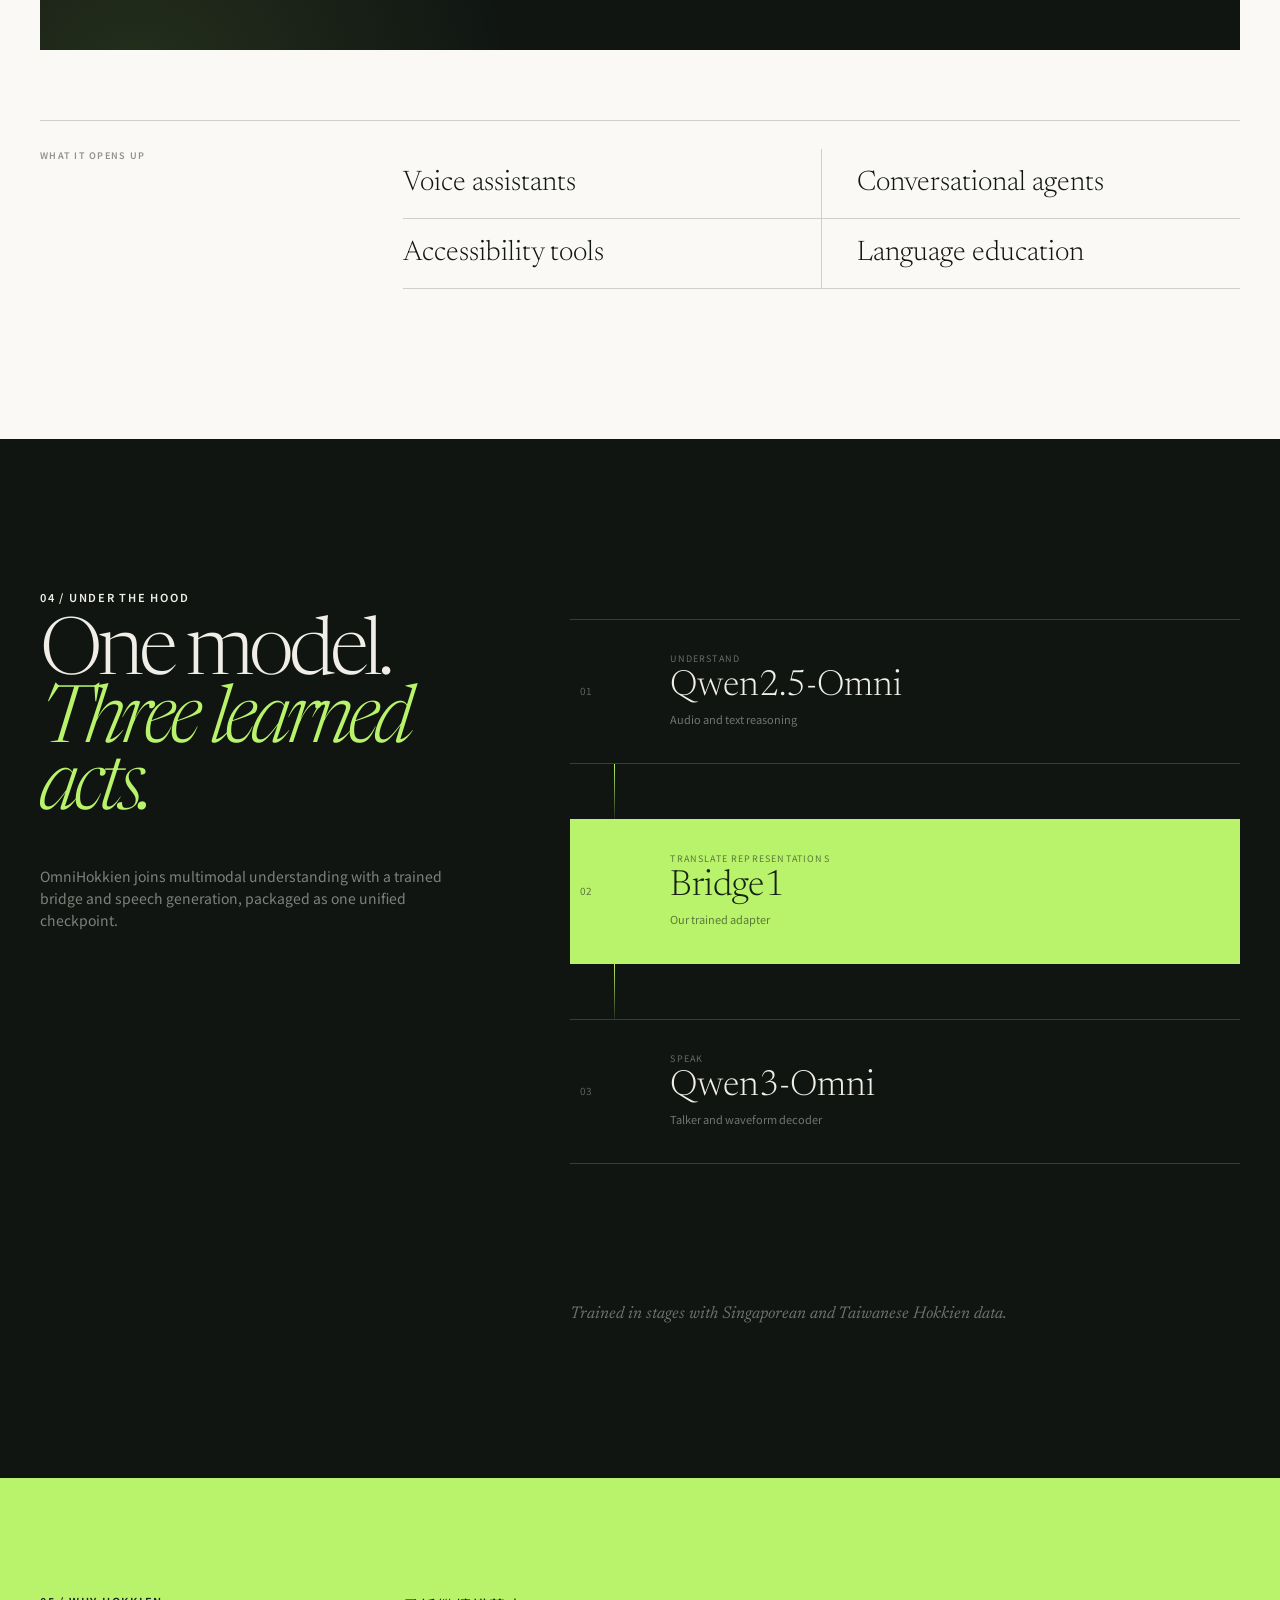
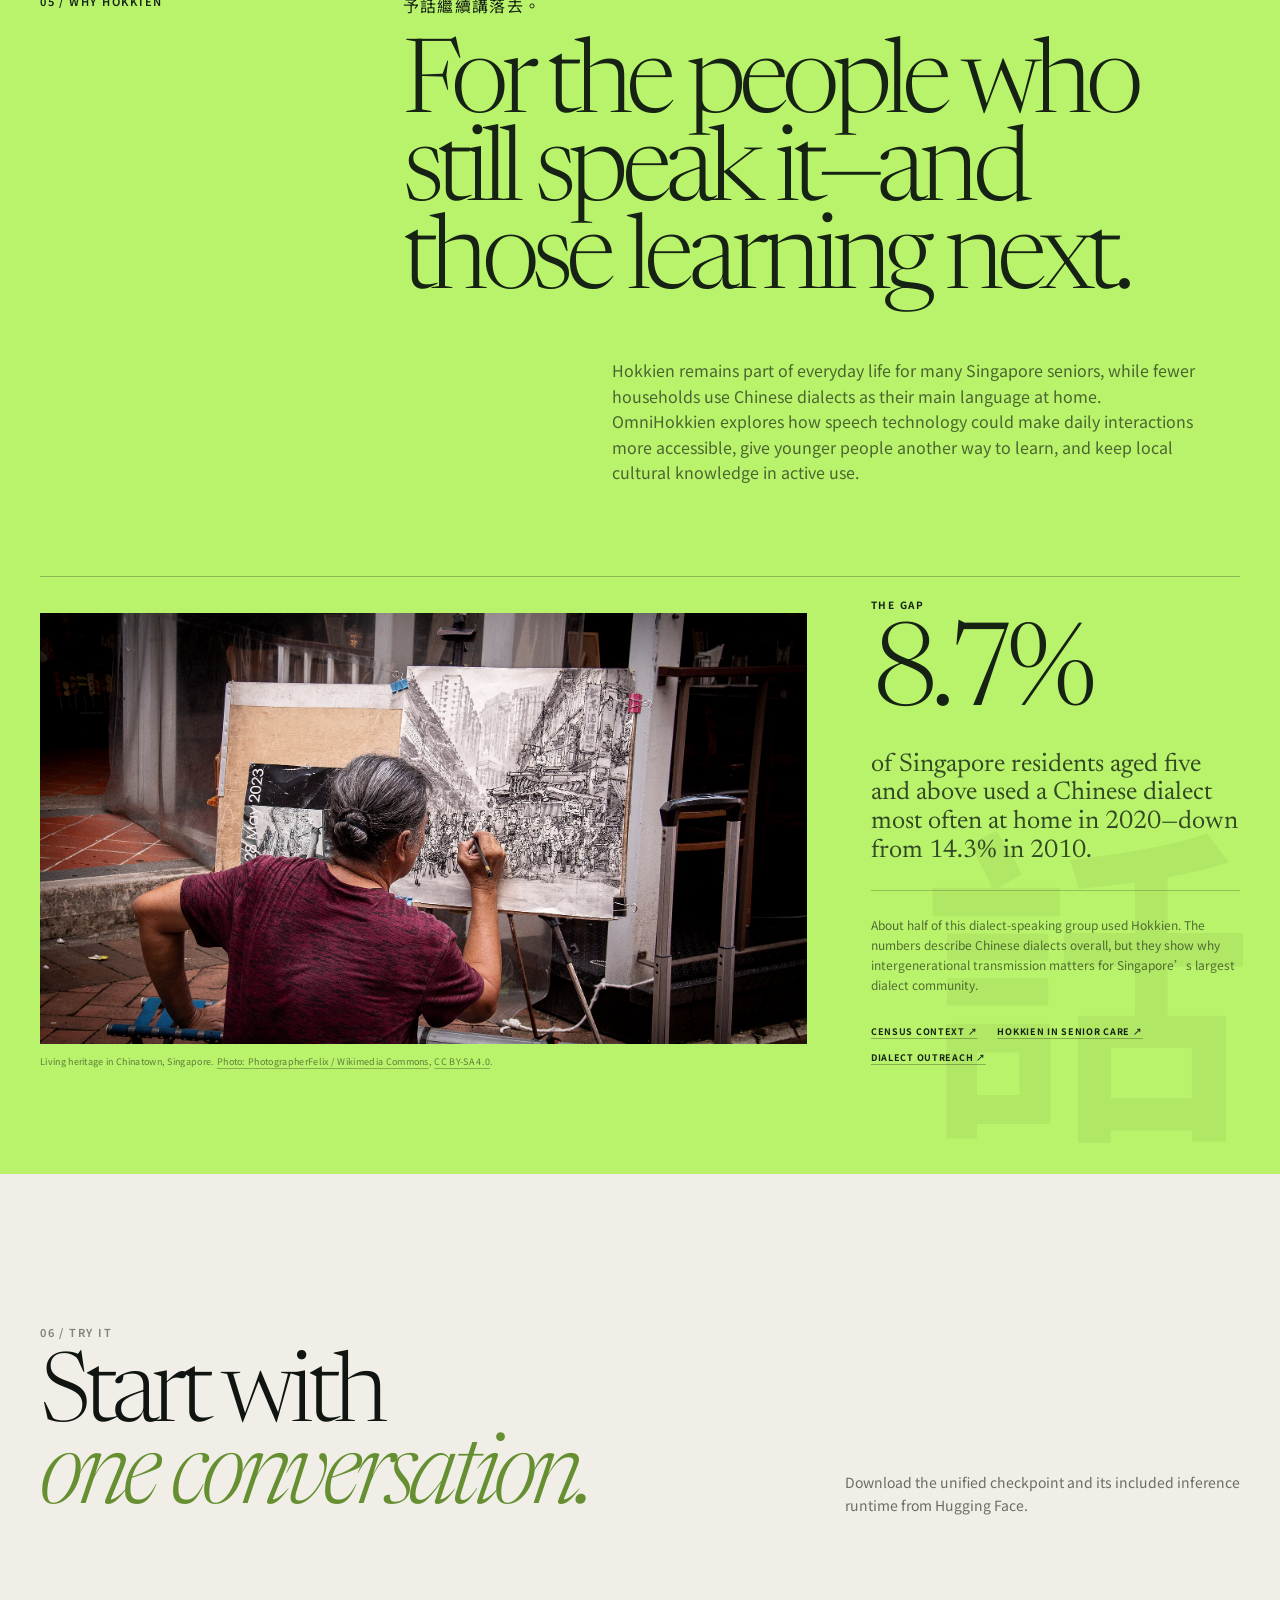
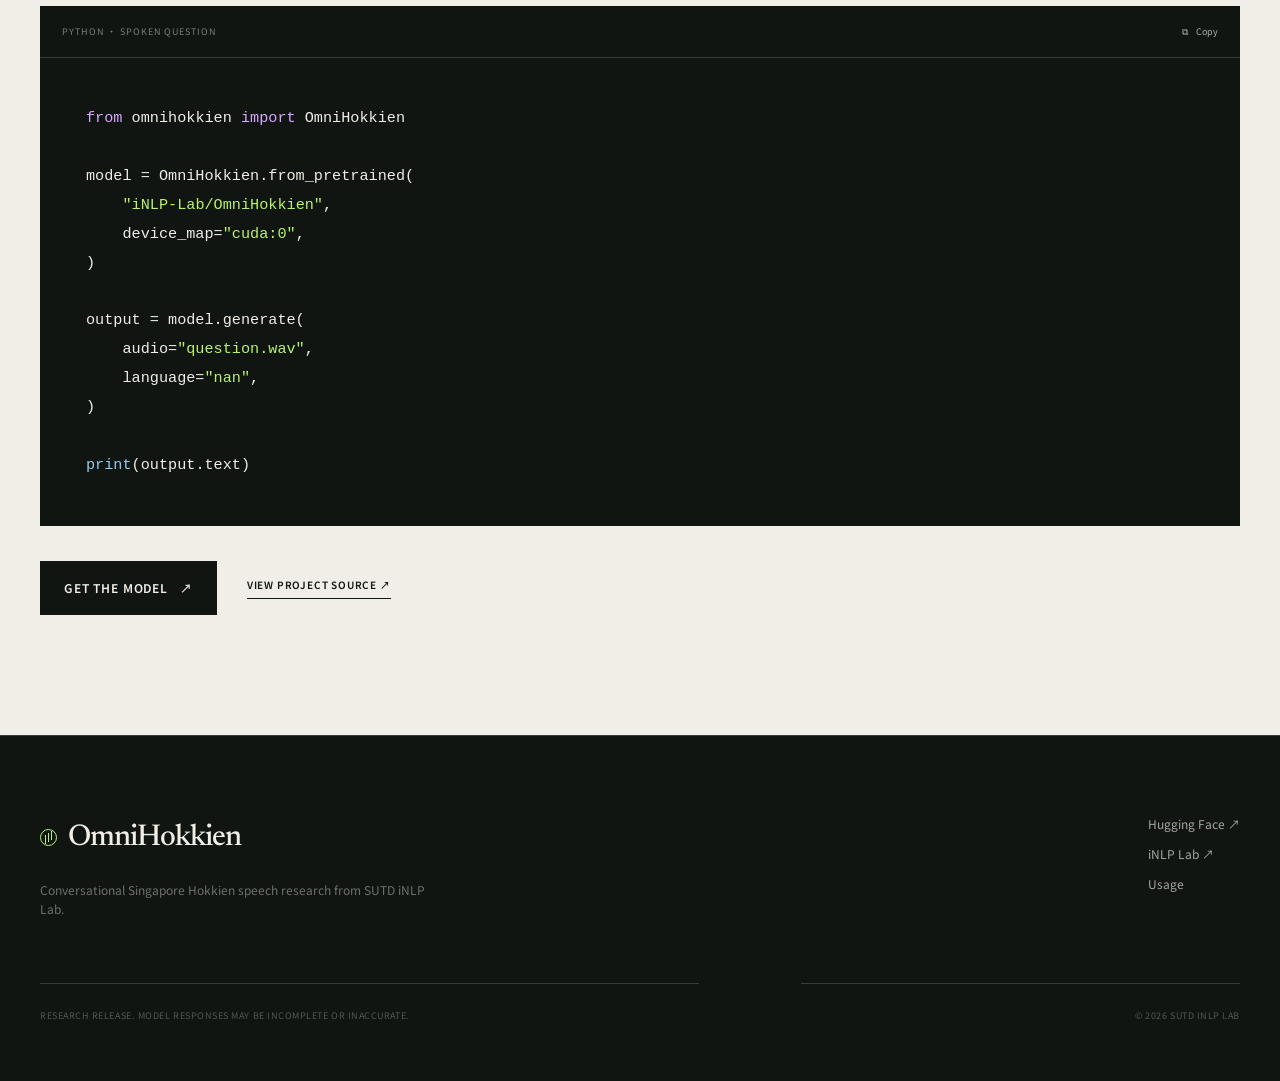
==== commit 3b952e75: "Simplify image credit" ====
--- a/index.html
+++ b/index.html
@@ -382,7 +382,7 @@
                   href="https://creativecommons.org/licenses/by-sa/4.0/"
                   target="_blank"
                   rel="noreferrer"
-                >CC BY-SA 4.0</a>. Cropped for layout.
+                >CC BY-SA 4.0</a>.
               </figcaption>
             </figure>
 
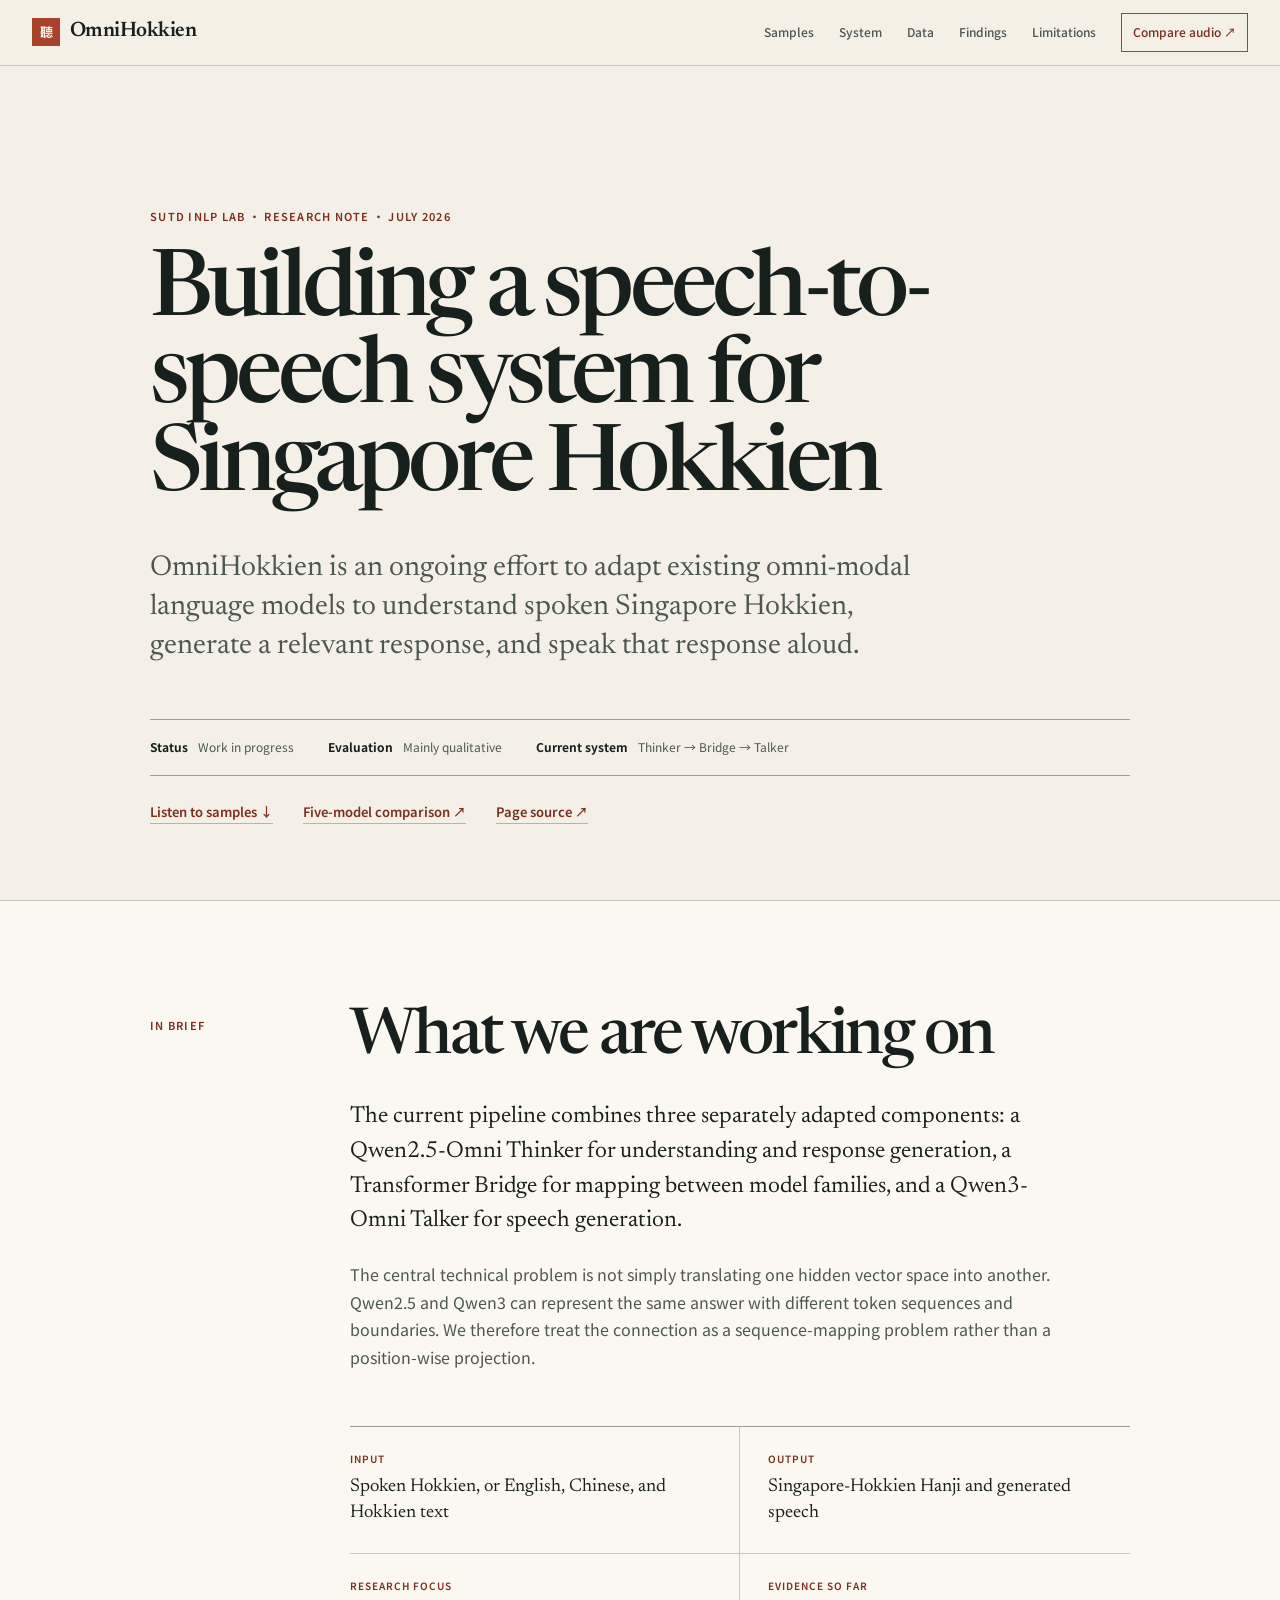
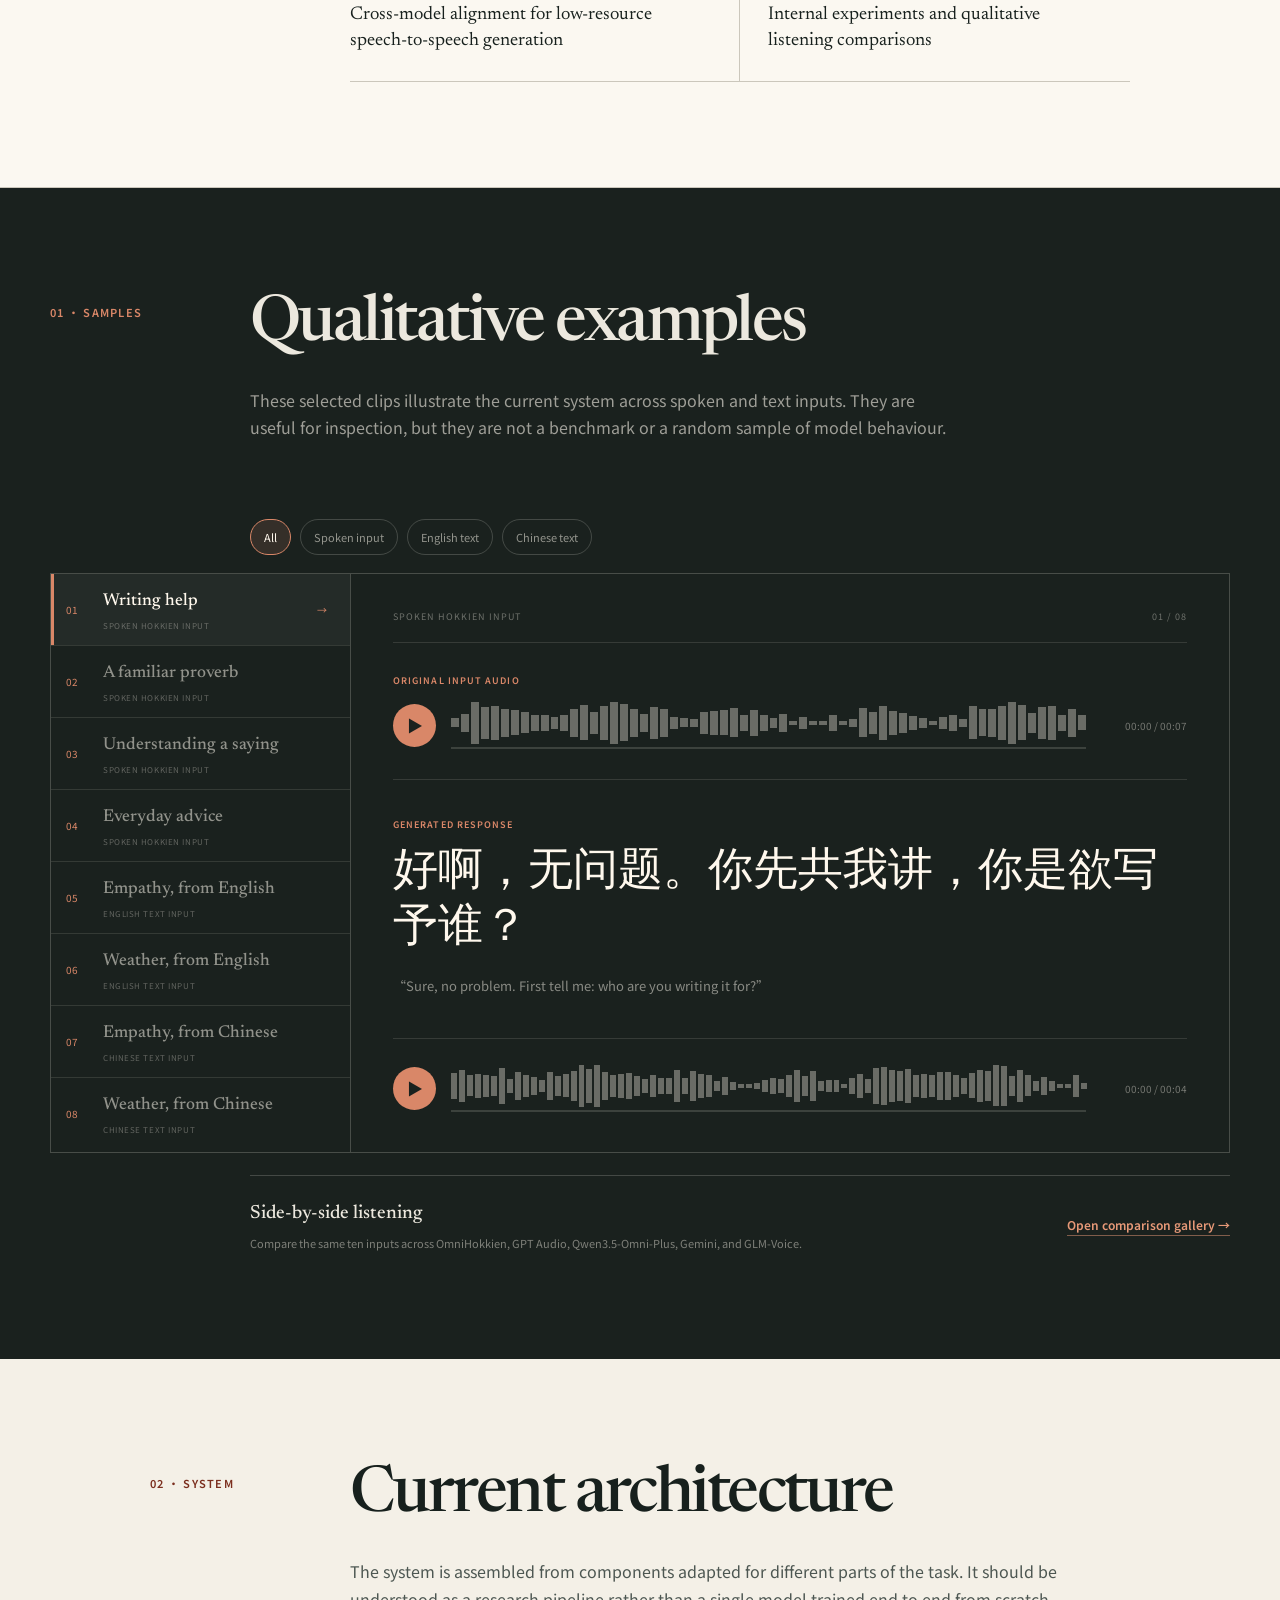
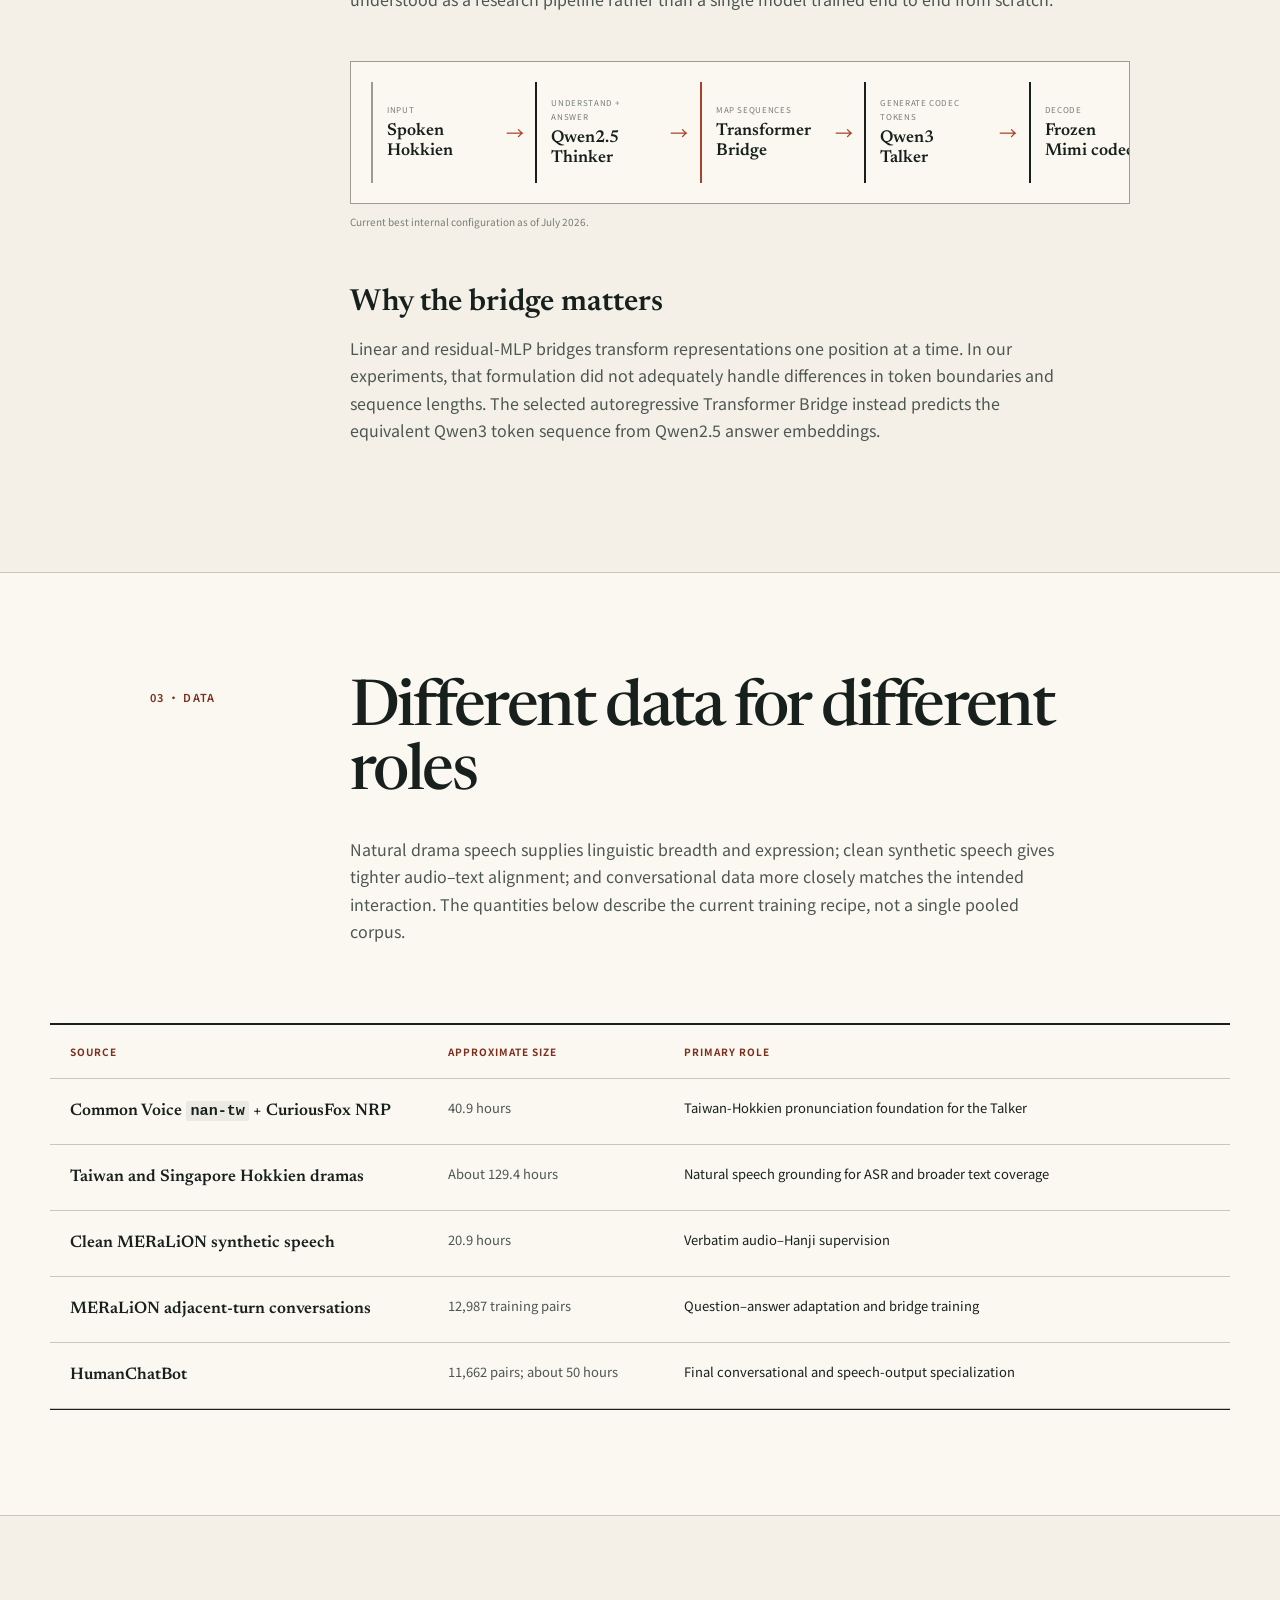
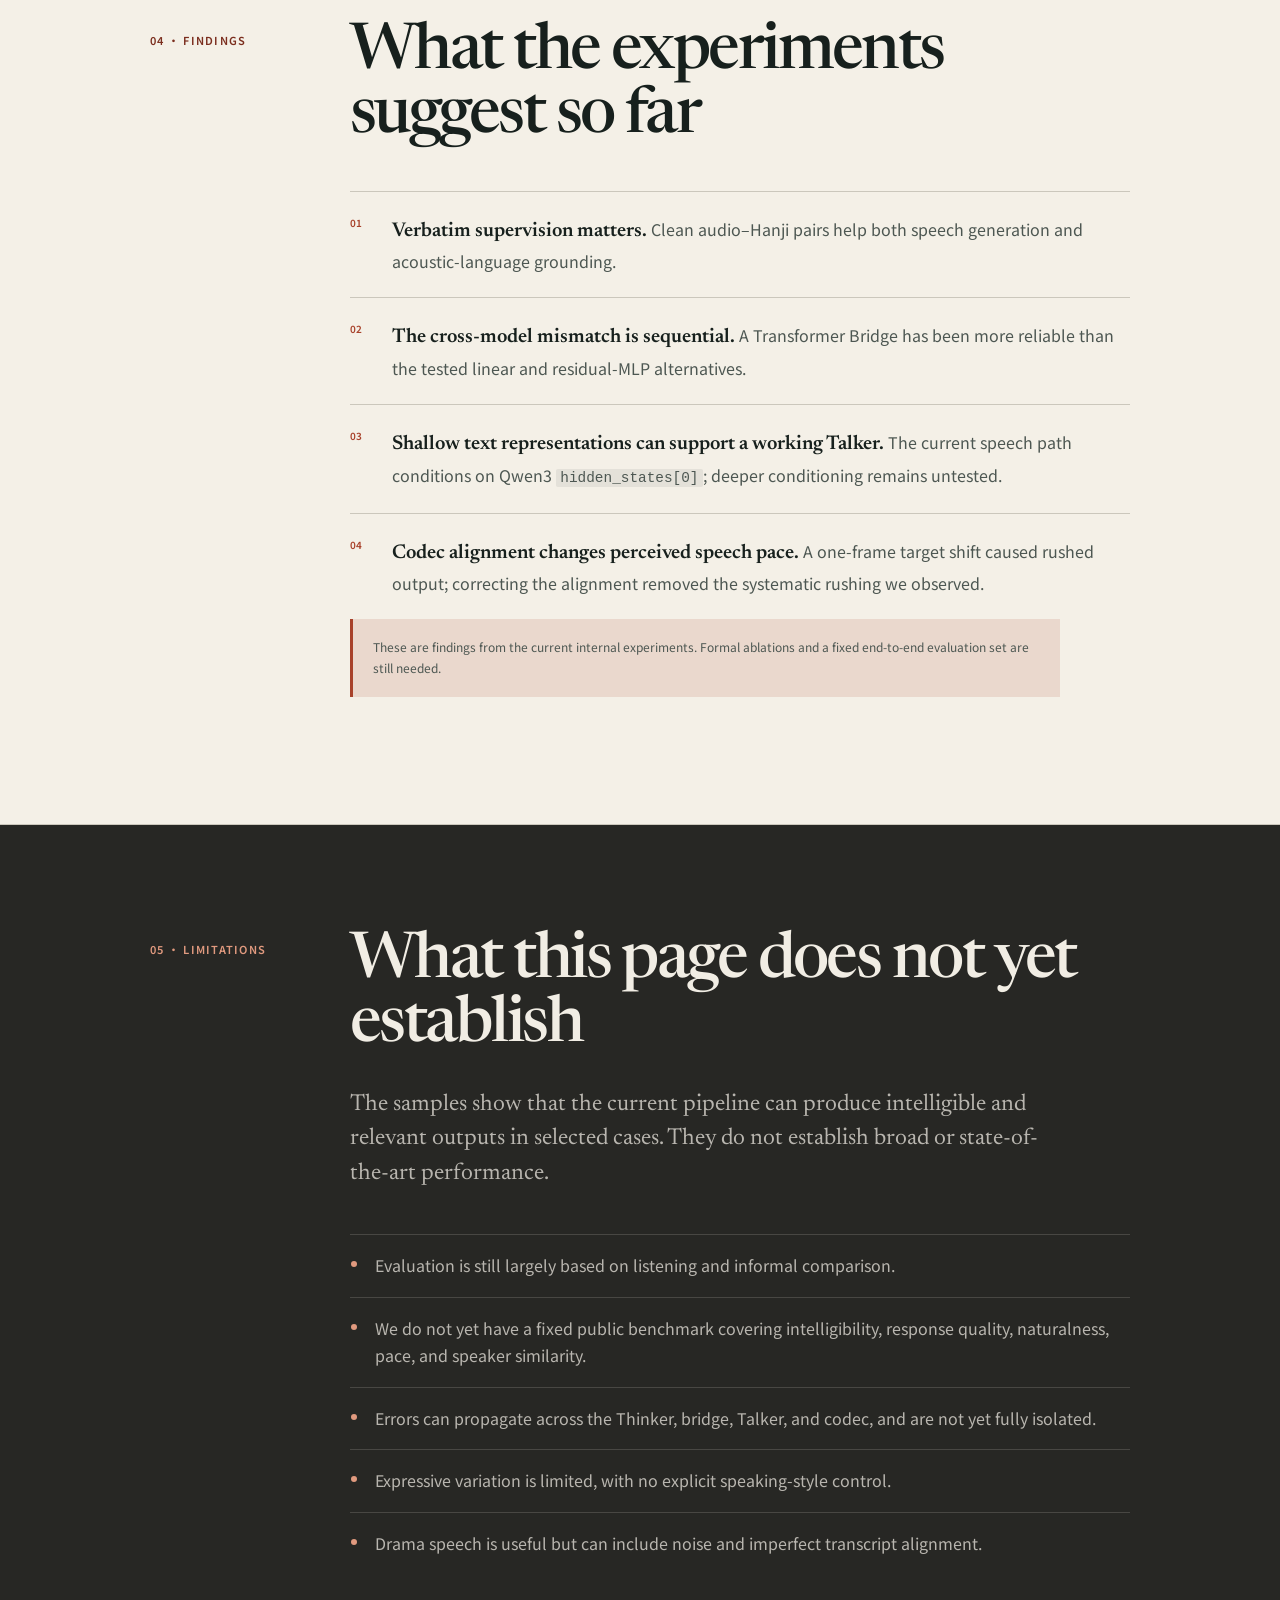
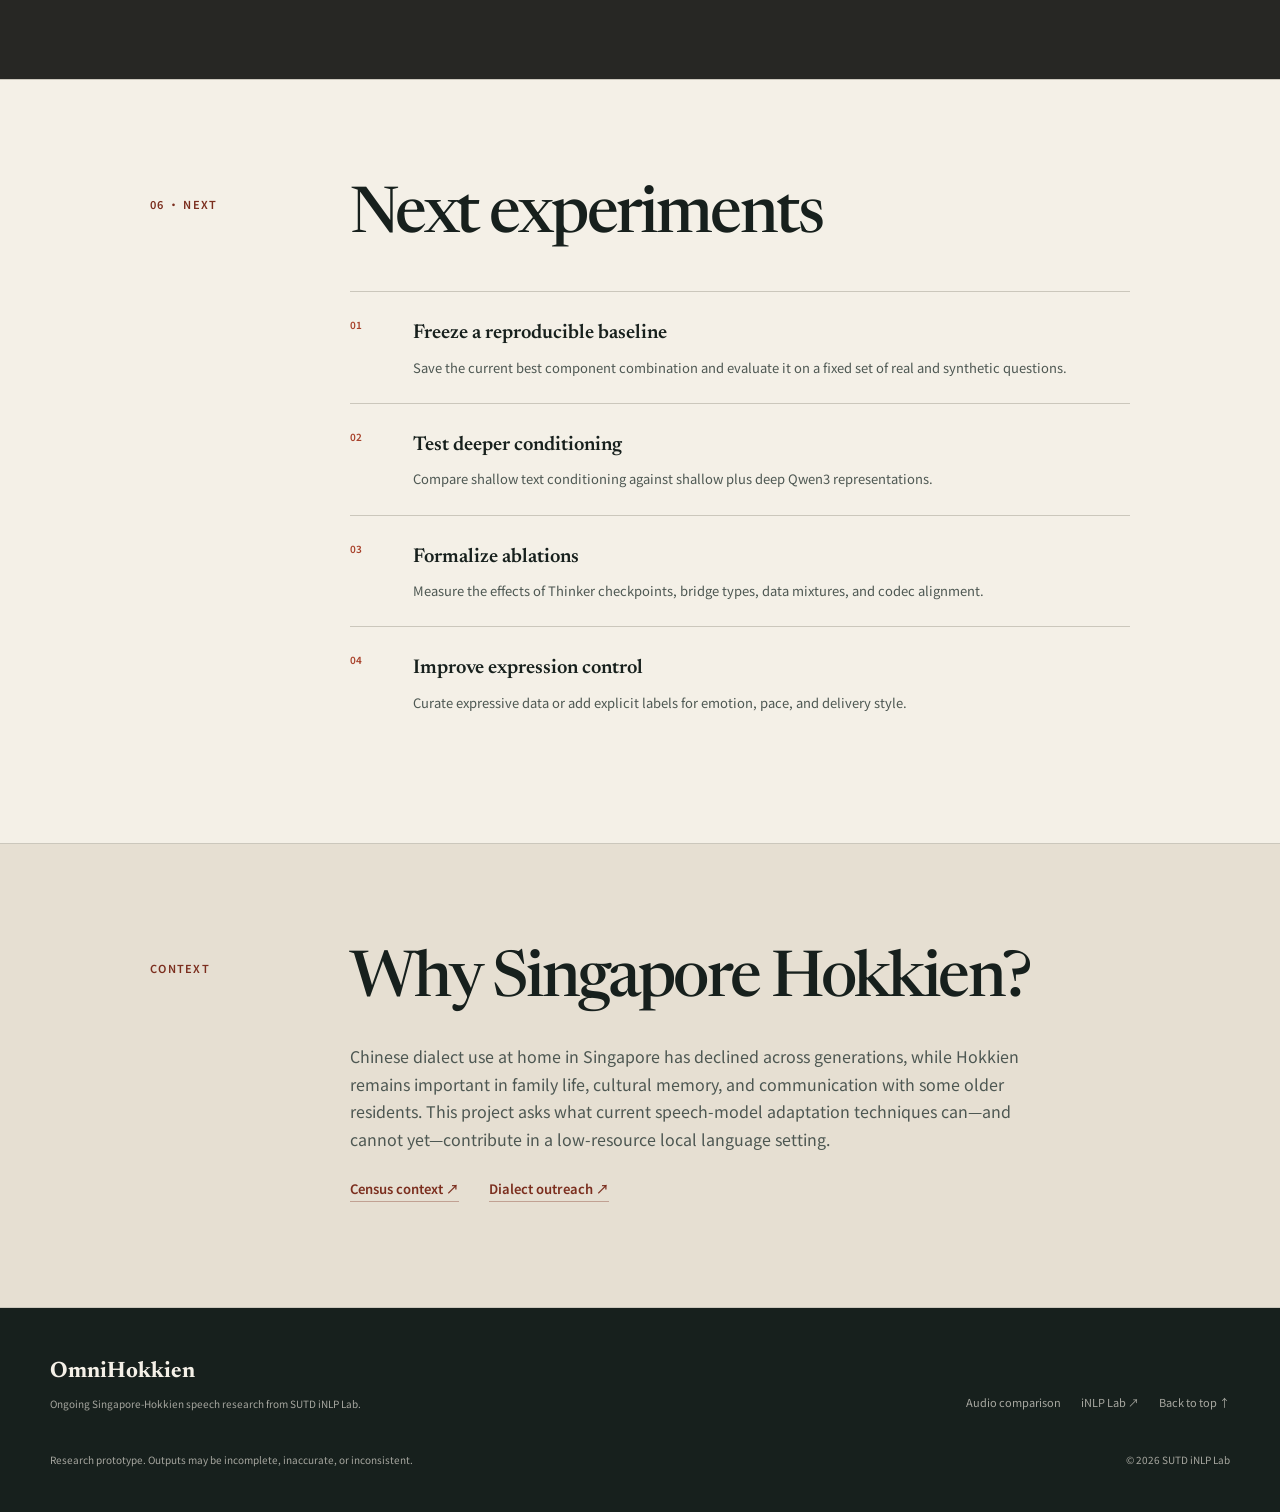
==== commit cfb4cfac: "Redesign project page as research note" ====
--- a/index.html
+++ b/index.html
@@ -3,494 +3,401 @@
   <head>
     <meta charset="UTF-8" />
     <meta name="viewport" content="width=device-width, initial-scale=1.0" />
-    <meta name="theme-color" content="#101512" />
+    <meta name="theme-color" content="#f4f0e7" />
     <meta
       name="description"
-      content="OmniHokkien is a large audio-language model that listens, understands, and replies naturally in spoken Singapore Hokkien."
+      content="A research note on building a speech-to-speech system for Singapore Hokkien, with qualitative audio samples, architecture, data, findings, and limitations."
     />
-    <meta property="og:title" content="OmniHokkien — Singapore Hokkien, understood and spoken" />
+    <meta property="og:title" content="OmniHokkien — Building a speech-to-speech system for Singapore Hokkien" />
     <meta
       property="og:description"
-      content="An open conversational speech model for Singapore Hokkien from SUTD iNLP Lab."
+      content="An ongoing research project from SUTD iNLP Lab, documented with audio samples, methods, findings, and limitations."
     />
-    <title>OmniHokkien — A Large Audio-Language Model for Singapore Hokkien</title>
+    <title>OmniHokkien — Building a speech-to-speech system for Singapore Hokkien</title>
     <link rel="icon" href="./favicon.svg" type="image/svg+xml" />
     <link rel="preconnect" href="https://fonts.googleapis.com" />
     <link rel="preconnect" href="https://fonts.gstatic.com" crossorigin />
     <link
-      href="https://fonts.googleapis.com/css2?family=Newsreader:opsz,wght@6..72,300;6..72,400;6..72,500&family=Noto+Sans+TC:wght@400;500;600&display=swap"
+      href="https://fonts.googleapis.com/css2?family=Newsreader:opsz,wght@6..72,400;6..72,500;6..72,600&family=Noto+Sans+TC:wght@400;500;600&display=swap"
       rel="stylesheet"
     />
-    <link rel="stylesheet" href="./styles.css" />
+    <link rel="stylesheet" href="./article.css" />
     <script src="./script.js" defer></script>
   </head>
   <body>
     <div class="page-progress" aria-hidden="true"><span></span></div>
 
     <header class="site-header" data-header>
-      <a class="wordmark" href="#top" aria-label="OmniHokkien home">
-        <span class="wordmark-signal" aria-hidden="true"></span>
-        OmniHokkien
+      <a class="wordmark" href="#top" aria-label="OmniHokkien research note">
+        <span class="wordmark-mark" aria-hidden="true">聽</span>
+        <span>OmniHokkien</span>
       </a>
       <button class="nav-toggle" type="button" aria-expanded="false" aria-controls="site-nav">
         <span></span><span></span>
         <span class="sr-only">Toggle menu</span>
       </button>
-      <nav id="site-nav" class="site-nav" aria-label="Primary navigation">
-        <a href="#listen">Listen</a>
-        <a href="./compare.html">Compare</a>
-        <a href="#capabilities">Capabilities</a>
-        <a href="#grounding">Grounding</a>
-        <a href="#architecture">Architecture</a>
-        <a href="#start">Get started</a>
-        <a
-          class="nav-external"
-          href="https://huggingface.co/iNLP-Lab/OmniHokkien"
-          target="_blank"
-          rel="noreferrer"
-        >Hugging Face <span aria-hidden="true">↗</span></a>
+      <nav id="site-nav" class="site-nav" aria-label="Article navigation">
+        <a href="#samples">Samples</a>
+        <a href="#system">System</a>
+        <a href="#data">Data</a>
+        <a href="#findings">Findings</a>
+        <a href="#limitations">Limitations</a>
+        <a class="nav-compare" href="./compare.html">Compare audio <span aria-hidden="true">↗</span></a>
       </nav>
     </header>
 
     <main id="top">
-      <section class="hero" aria-labelledby="hero-title">
-        <div class="hero-atmosphere" aria-hidden="true">
-          <div class="orbit orbit-one"></div>
-          <div class="orbit orbit-two"></div>
-          <div class="hero-wave" data-hero-wave></div>
-          <div class="hero-character">聽</div>
-        </div>
-
-        <div class="hero-content">
-          <p class="eyebrow hero-eyebrow">SUTD iNLP Lab presents</p>
-          <p class="hero-brand">OmniHokkien</p>
-          <h1 id="hero-title">Singapore Hokkien,<br /><em>understood and spoken.</em></h1>
-          <p class="hero-summary">
-            A large audio-language model that listens to Hokkien or reads English,
-            Chinese, and Hokkien text—then replies in Hokkien text and voice.
-          </p>
-          <div class="hero-actions">
-            <a class="button button-primary" href="#listen">
-              <span class="button-icon" aria-hidden="true">▶</span>
-              Listen to the model
-            </a>
-            <a
-              class="button button-quiet"
-              href="https://huggingface.co/iNLP-Lab/OmniHokkien"
-              target="_blank"
-              rel="noreferrer"
-            >Explore the release <span aria-hidden="true">↗</span></a>
-          </div>
-        </div>
-
-        <div class="hero-listen" data-feature-player>
-          <button class="feature-play" type="button" aria-label="Play featured OmniHokkien response">
-            <span class="play-symbol" aria-hidden="true">▶</span>
-          </button>
-          <div class="feature-copy">
-            <span class="feature-label">Hear a reply</span>
-            <strong>“I’m feeling awful today.”</strong>
-          </div>
-          <div class="feature-progress" aria-hidden="true"><span></span></div>
-          <time class="feature-time">00:00</time>
-          <audio preload="metadata" src="./assets/audio/empathy-en.wav"></audio>
-        </div>
-
-        <a class="scroll-cue" href="#listen">
-          <span>Discover</span>
-          <span class="scroll-line" aria-hidden="true"></span>
-        </a>
-      </section>
-
-      <section id="listen" class="demos section-ink" aria-labelledby="listen-title">
-        <div class="section-shell">
-          <div class="section-heading reveal">
-            <div>
-              <p class="section-index">01 / Listen</p>
-              <h2 id="listen-title">Hokkien in.<br /><em>Hokkien out.</em></h2>
-            </div>
-            <p class="section-intro">
-              Everyday questions, useful answers, and a voice made for conversation.
-              Select a sample and listen.
+      <article>
+        <header class="article-hero">
+          <div class="article-shell">
+            <p class="article-meta">SUTD iNLP Lab · Research note · July 2026</p>
+            <h1>Building a speech-to-speech system for Singapore Hokkien</h1>
+            <p class="article-deck">
+              OmniHokkien is an ongoing effort to adapt existing omni-modal language
+              models to understand spoken Singapore Hokkien, generate a relevant
+              response, and speak that response aloud.
             </p>
-          </div>
-
-          <div class="demo-filters reveal" role="tablist" aria-label="Filter demos">
-            <button class="filter-button is-active" type="button" role="tab" data-filter="all">All samples</button>
-            <button class="filter-button" type="button" role="tab" data-filter="speech">Spoken input</button>
-            <button class="filter-button" type="button" role="tab" data-filter="english">English text</button>
-            <button class="filter-button" type="button" role="tab" data-filter="chinese">Chinese text</button>
-          </div>
-
-          <div class="demo-stage reveal">
-            <div class="demo-list-wrap">
-              <ol class="demo-list" data-demo-list aria-label="Demo samples"></ol>
-            </div>
-
-            <article class="demo-detail" data-demo-detail aria-live="polite">
-              <div class="demo-detail-topline">
-                <span class="demo-kind"></span>
-                <span class="demo-count"></span>
-              </div>
-              <div class="demo-text-input">
-                <p class="demo-prompt-label">Input</p>
-                <h3 class="demo-prompt"></h3>
-              </div>
-              <div class="demo-audio-input" hidden>
-                <p class="demo-prompt-label">Input audio</p>
-                <div class="input-player">
-                  <button class="input-play" type="button" aria-label="Play Hokkien input audio">
-                    <span aria-hidden="true">▶</span>
-                  </button>
-                  <div class="input-timeline">
-                    <div class="input-waveform" data-input-waveform aria-hidden="true"></div>
-                    <div class="input-track" aria-hidden="true"><span></span></div>
-                  </div>
-                  <time class="input-time">00:00 / 00:00</time>
-                  <audio data-input-audio preload="metadata"></audio>
-                </div>
-              </div>
-              <div class="demo-response">
-                <p class="demo-prompt-label">OmniHokkien replies</p>
-                <p class="demo-hanji" lang="nan-Hant"></p>
-                <p class="demo-gloss"></p>
-              </div>
-              <div class="demo-player">
-                <button class="demo-play" type="button" aria-label="Play selected demo">
-                  <span aria-hidden="true">▶</span>
-                </button>
-                <div class="demo-timeline">
-                  <div class="demo-waveform" data-waveform aria-hidden="true"></div>
-                  <div class="demo-track" aria-hidden="true"><span></span></div>
-                </div>
-                <time class="demo-time">00:00 / 00:00</time>
-                <audio data-reply-audio preload="metadata"></audio>
-              </div>
-            </article>
-          </div>
-
-          <div class="comparison-note reveal">
-            <p>Want to compare?</p>
-            <span>
-              Hear OmniHokkien alongside frontier audio models in the full release gallery.
-            </span>
-            <a
-              href="./compare.html"
-            >Open comparison gallery <span aria-hidden="true">→</span></a>
-          </div>
-        </div>
-      </section>
-
-      <section id="capabilities" class="capabilities section-paper" aria-labelledby="capabilities-title">
-        <div class="section-shell">
-          <div class="section-heading section-heading-dark reveal">
-            <div>
-              <p class="section-index">02 / Capabilities</p>
-              <h2 id="capabilities-title">What goes in.<br /><em>What comes back.</em></h2>
-            </div>
-          </div>
-
-          <div class="capability-list">
-            <article class="capability reveal">
-              <span class="capability-number">01</span>
-              <h3>Hokkien speech in</h3>
-              <p>Supply a 16 kHz Hokkien recording. The model responds to what was said instead of returning a transcription.</p>
-              <span class="capability-mark" aria-hidden="true">聲</span>
-            </article>
-            <article class="capability reveal">
-              <span class="capability-number">02</span>
-              <h3>Text instructions in</h3>
-              <p>Write the request in Hokkien, English, or Chinese. It is treated as an instruction—not as text to read aloud.</p>
-              <span class="capability-mark" aria-hidden="true">文</span>
-            </article>
-            <article class="capability reveal">
-              <span class="capability-number">03</span>
-              <h3>Text and speech out</h3>
-              <p>Return the Hokkien answer as readable Hanji, 24 kHz speech, or both from the same generation call.</p>
-              <span class="capability-mark" aria-hidden="true">答</span>
-            </article>
-          </div>
-        </div>
-      </section>
-
-      <section id="grounding" class="grounding section-light" aria-labelledby="grounding-title">
-        <div class="section-shell">
-          <div class="grounding-heading reveal">
-            <p class="section-index">03 / Language grounding</p>
-            <div>
-              <p class="display-kicker">Singapore at the centre.</p>
-              <h2 id="grounding-title">A wider Hokkien<br /><em>foundation.</em></h2>
-            </div>
-          </div>
-
-          <div class="regional-story reveal">
-            <article class="regional-block regional-block-primary">
-              <span class="regional-code">SG</span>
-              <div>
-                <p class="regional-label">Singapore-grounded</p>
-                <h3>Everyday rhythms,<br />local turns of phrase.</h3>
+
+            <div class="status-line" aria-label="Project status">
+              <span><strong>Status</strong> Work in progress</span>
+              <span><strong>Evaluation</strong> Mainly qualitative</span>
+              <span><strong>Current system</strong> Thinker → Bridge → Talker</span>
+            </div>
+
+            <div class="artifact-links" aria-label="Project links">
+              <a href="#samples">Listen to samples <span aria-hidden="true">↓</span></a>
+              <a href="./compare.html">Five-model comparison <span aria-hidden="true">↗</span></a>
+              <a href="https://github.com/mattChrisP/omni_hokkien_page" target="_blank" rel="noreferrer">Page source <span aria-hidden="true">↗</span></a>
+            </div>
+          </div>
+        </header>
+
+        <section class="article-section summary-section" aria-labelledby="summary-title">
+          <div class="article-shell article-grid">
+            <p class="margin-label">In brief</p>
+            <div class="article-copy">
+              <h2 id="summary-title">What we are working on</h2>
+              <p class="lead">
+                The current pipeline combines three separately adapted components:
+                a Qwen2.5-Omni Thinker for understanding and response generation, a
+                Transformer Bridge for mapping between model families, and a
+                Qwen3-Omni Talker for speech generation.
+              </p>
+              <p>
+                The central technical problem is not simply translating one hidden
+                vector space into another. Qwen2.5 and Qwen3 can represent the same
+                answer with different token sequences and boundaries. We therefore
+                treat the connection as a sequence-mapping problem rather than a
+                position-wise projection.
+              </p>
+
+              <dl class="fact-grid">
+                <div>
+                  <dt>Input</dt>
+                  <dd>Spoken Hokkien, or English, Chinese, and Hokkien text</dd>
+                </div>
+                <div>
+                  <dt>Output</dt>
+                  <dd>Singapore-Hokkien Hanji and generated speech</dd>
+                </div>
+                <div>
+                  <dt>Research focus</dt>
+                  <dd>Cross-model alignment for low-resource speech-to-speech generation</dd>
+                </div>
+                <div>
+                  <dt>Evidence so far</dt>
+                  <dd>Internal experiments and qualitative listening comparisons</dd>
+                </div>
+              </dl>
+            </div>
+          </div>
+        </section>
+
+        <section id="samples" class="article-section samples-section" aria-labelledby="samples-title">
+          <div class="wide-shell">
+            <div class="section-heading article-grid">
+              <p class="margin-label">01 · Samples</p>
+              <div class="article-copy">
+                <h2 id="samples-title">Qualitative examples</h2>
                 <p>
-                  Singaporean Hokkien data anchors the model in the conversational
-                  patterns, practical language, and code-switching heard locally.
+                  These selected clips illustrate the current system across spoken
+                  and text inputs. They are useful for inspection, but they are not a
+                  benchmark or a random sample of model behaviour.
                 </p>
               </div>
-            </article>
-            <div class="regional-link" aria-hidden="true">
-              <span></span>
-              <p>one shared<br />linguistic base</p>
-              <span></span>
-            </div>
-            <article class="regional-block">
-              <span class="regional-code">TW</span>
+            </div>
+
+            <div class="demo-filters" role="tablist" aria-label="Filter audio samples">
+              <button class="filter-button is-active" type="button" role="tab" aria-selected="true" data-filter="all">All</button>
+              <button class="filter-button" type="button" role="tab" aria-selected="false" data-filter="speech">Spoken input</button>
+              <button class="filter-button" type="button" role="tab" aria-selected="false" data-filter="english">English text</button>
+              <button class="filter-button" type="button" role="tab" aria-selected="false" data-filter="chinese">Chinese text</button>
+            </div>
+
+            <div class="demo-stage">
+              <div class="demo-list-wrap">
+                <ol class="demo-list" data-demo-list aria-label="Demo samples"></ol>
+              </div>
+
+              <article class="demo-detail" data-demo-detail aria-live="polite">
+                <div class="demo-detail-topline">
+                  <span class="demo-kind"></span>
+                  <span class="demo-count"></span>
+                </div>
+                <div class="demo-text-input">
+                  <p class="demo-prompt-label">Input</p>
+                  <h3 class="demo-prompt"></h3>
+                </div>
+                <div class="demo-audio-input" hidden>
+                  <p class="demo-prompt-label">Original input audio</p>
+                  <div class="input-player">
+                    <button class="input-play" type="button" aria-label="Play Hokkien input audio"><span aria-hidden="true">▶</span></button>
+                    <div class="input-timeline">
+                      <div class="input-waveform" data-input-waveform aria-hidden="true"></div>
+                      <div class="input-track" aria-hidden="true"><span></span></div>
+                    </div>
+                    <time class="input-time">00:00 / 00:00</time>
+                    <audio data-input-audio preload="metadata"></audio>
+                  </div>
+                </div>
+                <div class="demo-response">
+                  <p class="demo-prompt-label">Generated response</p>
+                  <p class="demo-hanji" lang="nan-Hant"></p>
+                  <p class="demo-gloss"></p>
+                </div>
+                <div class="demo-player">
+                  <button class="demo-play" type="button" aria-label="Play generated response"><span aria-hidden="true">▶</span></button>
+                  <div class="demo-timeline">
+                    <div class="demo-waveform" data-waveform aria-hidden="true"></div>
+                    <div class="demo-track" aria-hidden="true"><span></span></div>
+                  </div>
+                  <time class="demo-time">00:00 / 00:00</time>
+                  <audio data-reply-audio preload="metadata"></audio>
+                </div>
+              </article>
+            </div>
+
+            <aside class="comparison-callout">
               <div>
-                <p class="regional-label">Taiwan-informed</p>
-                <h3>Broader vocabulary,<br />deeper grounding.</h3>
-                <p>
-                  Taiwanese Hokkien data adds linguistic breadth while the released
-                  assistant remains focused on Singapore Hokkien conversation.
-                </p>
+                <strong>Side-by-side listening</strong>
+                <p>Compare the same ten inputs across OmniHokkien, GPT Audio, Qwen3.5-Omni-Plus, Gemini, and GLM-Voice.</p>
               </div>
-            </article>
-          </div>
-
-          <div class="training-story reveal">
-            <div class="training-intro">
-              <p class="regional-label">Staged training</p>
-              <h3>Capability,<br />built layer by layer.</h3>
+              <a href="./compare.html">Open comparison gallery <span aria-hidden="true">→</span></a>
+            </aside>
+          </div>
+        </section>
+
+        <section id="system" class="article-section" aria-labelledby="system-title">
+          <div class="article-shell article-grid">
+            <p class="margin-label">02 · System</p>
+            <div class="article-copy">
+              <h2 id="system-title">Current architecture</h2>
               <p>
-                The model is progressively specialised—from understanding Hokkien
-                to carrying its response across architectures and speaking it aloud.
-              </p>
-            </div>
-            <ol class="training-steps">
-              <li>
-                <span>01</span>
-                <div>
-                  <strong>Ground understanding</strong>
-                  <p>Adapt multimodal reasoning to Hokkien audio and text.</p>
-                </div>
-              </li>
-              <li>
-                <span>02</span>
-                <div>
-                  <strong>Align the bridge</strong>
-                  <p>Map Qwen2.5 answer representations into Qwen3 text tokens.</p>
-                </div>
-              </li>
-              <li>
-                <span>03</span>
-                <div>
-                  <strong>Shape the voice</strong>
-                  <p>Adapt the bridge and Talker together for fluent speech output.</p>
-                </div>
-              </li>
-            </ol>
-          </div>
-
-          <div class="application-line reveal">
-            <p>What it opens up</p>
-            <div>
-              <span>Voice assistants</span>
-              <span>Conversational agents</span>
-              <span>Accessibility tools</span>
-              <span>Language education</span>
-            </div>
-          </div>
-        </div>
-      </section>
-
-      <section id="architecture" class="architecture section-ink" aria-labelledby="architecture-title">
-        <div class="section-shell architecture-shell">
-          <div class="architecture-copy reveal">
-            <p class="section-index">04 / Under the hood</p>
-            <h2 id="architecture-title">One model.<br /><em>Three learned acts.</em></h2>
-            <p>
-              OmniHokkien joins multimodal understanding with a trained bridge and
-              speech generation, packaged as one unified checkpoint.
-            </p>
-          </div>
-
-          <div class="architecture-flow reveal" aria-label="OmniHokkien model architecture">
-            <article class="architecture-step">
-              <span class="architecture-number">01</span>
-              <div>
-                <p>Understand</p>
-                <h3>Qwen2.5-Omni</h3>
-                <span>Audio and text reasoning</span>
+                The system is assembled from components adapted for different parts
+                of the task. It should be understood as a research pipeline rather
+                than a single model trained end to end from scratch.
+              </p>
+
+              <figure class="system-figure">
+                <div class="system-flow" aria-label="Spoken Hokkien passes through a Qwen2.5 Thinker, Transformer Bridge, Qwen3 Talker, and frozen codec">
+                  <div class="flow-input">
+                    <span>Input</span>
+                    <strong>Spoken Hokkien</strong>
+                  </div>
+                  <span class="flow-arrow" aria-hidden="true">→</span>
+                  <div>
+                    <span>Understand + answer</span>
+                    <strong>Qwen2.5 Thinker</strong>
+                  </div>
+                  <span class="flow-arrow" aria-hidden="true">→</span>
+                  <div class="flow-accent">
+                    <span>Map sequences</span>
+                    <strong>Transformer Bridge</strong>
+                  </div>
+                  <span class="flow-arrow" aria-hidden="true">→</span>
+                  <div>
+                    <span>Generate codec tokens</span>
+                    <strong>Qwen3 Talker</strong>
+                  </div>
+                  <span class="flow-arrow" aria-hidden="true">→</span>
+                  <div>
+                    <span>Decode</span>
+                    <strong>Frozen Mimi codec</strong>
+                  </div>
+                </div>
+                <figcaption>Current best internal configuration as of July 2026.</figcaption>
+              </figure>
+
+              <h3>Why the bridge matters</h3>
+              <p>
+                Linear and residual-MLP bridges transform representations one
+                position at a time. In our experiments, that formulation did not
+                adequately handle differences in token boundaries and sequence
+                lengths. The selected autoregressive Transformer Bridge instead
+                predicts the equivalent Qwen3 token sequence from Qwen2.5 answer
+                embeddings.
+              </p>
+            </div>
+          </div>
+        </section>
+
+        <section id="data" class="article-section data-section" aria-labelledby="data-title">
+          <div class="article-shell article-grid">
+            <p class="margin-label">03 · Data</p>
+            <div class="article-copy">
+              <h2 id="data-title">Different data for different roles</h2>
+              <p>
+                Natural drama speech supplies linguistic breadth and expression;
+                clean synthetic speech gives tighter audio–text alignment; and
+                conversational data more closely matches the intended interaction.
+                The quantities below describe the current training recipe, not a
+                single pooled corpus.
+              </p>
+            </div>
+          </div>
+
+          <div class="table-shell" role="region" aria-label="Training data summary" tabindex="0">
+            <table>
+              <thead>
+                <tr>
+                  <th>Source</th>
+                  <th>Approximate size</th>
+                  <th>Primary role</th>
+                </tr>
+              </thead>
+              <tbody>
+                <tr>
+                  <td>Common Voice <code>nan-tw</code> + CuriousFox NRP</td>
+                  <td>40.9 hours</td>
+                  <td>Taiwan-Hokkien pronunciation foundation for the Talker</td>
+                </tr>
+                <tr>
+                  <td>Taiwan and Singapore Hokkien dramas</td>
+                  <td>About 129.4 hours</td>
+                  <td>Natural speech grounding for ASR and broader text coverage</td>
+                </tr>
+                <tr>
+                  <td>Clean MERaLiON synthetic speech</td>
+                  <td>20.9 hours</td>
+                  <td>Verbatim audio–Hanji supervision</td>
+                </tr>
+                <tr>
+                  <td>MERaLiON adjacent-turn conversations</td>
+                  <td>12,987 training pairs</td>
+                  <td>Question–answer adaptation and bridge training</td>
+                </tr>
+                <tr>
+                  <td>HumanChatBot</td>
+                  <td>11,662 pairs; about 50 hours</td>
+                  <td>Final conversational and speech-output specialization</td>
+                </tr>
+              </tbody>
+            </table>
+          </div>
+        </section>
+
+        <section id="findings" class="article-section" aria-labelledby="findings-title">
+          <div class="article-shell article-grid">
+            <p class="margin-label">04 · Findings</p>
+            <div class="article-copy">
+              <h2 id="findings-title">What the experiments suggest so far</h2>
+              <ol class="finding-list">
+                <li>
+                  <strong>Verbatim supervision matters.</strong>
+                  Clean audio–Hanji pairs help both speech generation and acoustic-language grounding.
+                </li>
+                <li>
+                  <strong>The cross-model mismatch is sequential.</strong>
+                  A Transformer Bridge has been more reliable than the tested linear and residual-MLP alternatives.
+                </li>
+                <li>
+                  <strong>Shallow text representations can support a working Talker.</strong>
+                  The current speech path conditions on Qwen3 <code>hidden_states[0]</code>; deeper conditioning remains untested.
+                </li>
+                <li>
+                  <strong>Codec alignment changes perceived speech pace.</strong>
+                  A one-frame target shift caused rushed output; correcting the alignment removed the systematic rushing we observed.
+                </li>
+              </ol>
+              <p class="evidence-note">
+                These are findings from the current internal experiments. Formal
+                ablations and a fixed end-to-end evaluation set are still needed.
+              </p>
+            </div>
+          </div>
+        </section>
+
+        <section id="limitations" class="article-section limitations-section" aria-labelledby="limitations-title">
+          <div class="article-shell article-grid">
+            <p class="margin-label">05 · Limitations</p>
+            <div class="article-copy">
+              <h2 id="limitations-title">What this page does not yet establish</h2>
+              <p class="lead">
+                The samples show that the current pipeline can produce intelligible
+                and relevant outputs in selected cases. They do not establish broad
+                or state-of-the-art performance.
+              </p>
+              <ul class="limitation-list">
+                <li>Evaluation is still largely based on listening and informal comparison.</li>
+                <li>We do not yet have a fixed public benchmark covering intelligibility, response quality, naturalness, pace, and speaker similarity.</li>
+                <li>Errors can propagate across the Thinker, bridge, Talker, and codec, and are not yet fully isolated.</li>
+                <li>Expressive variation is limited, with no explicit speaking-style control.</li>
+                <li>Drama speech is useful but can include noise and imperfect transcript alignment.</li>
+              </ul>
+            </div>
+          </div>
+        </section>
+
+        <section id="next" class="article-section next-section" aria-labelledby="next-title">
+          <div class="article-shell article-grid">
+            <p class="margin-label">06 · Next</p>
+            <div class="article-copy">
+              <h2 id="next-title">Next experiments</h2>
+              <ol class="next-list">
+                <li><span>01</span><div><strong>Freeze a reproducible baseline</strong><p>Save the current best component combination and evaluate it on a fixed set of real and synthetic questions.</p></div></li>
+                <li><span>02</span><div><strong>Test deeper conditioning</strong><p>Compare shallow text conditioning against shallow plus deep Qwen3 representations.</p></div></li>
+                <li><span>03</span><div><strong>Formalize ablations</strong><p>Measure the effects of Thinker checkpoints, bridge types, data mixtures, and codec alignment.</p></div></li>
+                <li><span>04</span><div><strong>Improve expression control</strong><p>Curate expressive data or add explicit labels for emotion, pace, and delivery style.</p></div></li>
+              </ol>
+            </div>
+          </div>
+        </section>
+
+        <section class="article-section context-section" aria-labelledby="context-title">
+          <div class="article-shell article-grid">
+            <p class="margin-label">Context</p>
+            <div class="article-copy">
+              <h2 id="context-title">Why Singapore Hokkien?</h2>
+              <p>
+                Chinese dialect use at home in Singapore has declined across
+                generations, while Hokkien remains important in family life, cultural
+                memory, and communication with some older residents. This project
+                asks what current speech-model adaptation techniques can—and cannot
+                yet—contribute in a low-resource local language setting.
+              </p>
+              <div class="source-links">
+                <a href="https://www.channelnewsasia.com/singapore/chinese-dialects-teochew-hokkien-cantonese-singapore-infocus-3144121" target="_blank" rel="noreferrer">Census context <span aria-hidden="true">↗</span></a>
+                <a href="https://knowledge.csc.gov.sg/ethos-issue-15/communicating-to-our-pioneer-generation/" target="_blank" rel="noreferrer">Dialect outreach <span aria-hidden="true">↗</span></a>
               </div>
-            </article>
-            <div class="architecture-connector"><span></span></div>
-            <article class="architecture-step architecture-step-accent">
-              <span class="architecture-number">02</span>
-              <div>
-                <p>Translate representations</p>
-                <h3>Bridge1</h3>
-                <span>Our trained adapter</span>
-              </div>
-            </article>
-            <div class="architecture-connector"><span></span></div>
-            <article class="architecture-step">
-              <span class="architecture-number">03</span>
-              <div>
-                <p>Speak</p>
-                <h3>Qwen3-Omni</h3>
-                <span>Talker and waveform decoder</span>
-              </div>
-            </article>
-          </div>
-
-          <p class="architecture-footnote reveal">
-            Trained in stages with Singaporean and Taiwanese Hokkien data.
-          </p>
-        </div>
-      </section>
-
-      <section id="why-hokkien" class="purpose section-jade" aria-labelledby="purpose-title">
-        <div class="section-shell">
-          <div class="purpose-grid">
-            <p class="section-index reveal">05 / Why Hokkien</p>
-            <div class="purpose-copy reveal">
-              <p class="purpose-hanji" aria-hidden="true">予話繼續講落去。</p>
-              <h2 id="purpose-title">For the people who<br />still speak it—and<br />those learning next.</h2>
-              <p>
-                Hokkien remains part of everyday life for many Singapore seniors,
-                while fewer households use Chinese dialects as their main language
-                at home. OmniHokkien explores how speech technology could make daily
-                interactions more accessible, give younger people another way to
-                learn, and keep local cultural knowledge in active use.
-              </p>
-            </div>
-          </div>
-
-          <div id="why-evidence" class="purpose-evidence reveal">
-            <figure class="purpose-figure">
-              <img
-                src="./assets/images/why-hokkien-chinatown.jpg"
-                alt="An older woman sketches a scene from historic Chinatown in Singapore."
-                loading="lazy"
-                width="1920"
-                height="1280"
-              />
-              <figcaption>
-                Living heritage in Chinatown, Singapore.
-                <a
-                  href="https://commons.wikimedia.org/wiki/File:Elderly_women_in_Chinatown,_Singapore_drawing_a_scene_from_the_past.jpg"
-                  target="_blank"
-                  rel="noreferrer"
-                >Photo: PhotographerFelix / Wikimedia Commons</a>,
-                <a
-                  href="https://creativecommons.org/licenses/by-sa/4.0/"
-                  target="_blank"
-                  rel="noreferrer"
-                >CC BY-SA 4.0</a>.
-              </figcaption>
-            </figure>
-
-            <aside class="purpose-proof" aria-label="Evidence on dialect use in Singapore">
-              <p class="purpose-proof-label">The gap</p>
-              <p class="purpose-stat"><strong>8.7%</strong></p>
-              <p class="purpose-stat-copy">
-                of Singapore residents aged five and above used a Chinese dialect
-                most often at home in 2020—down from 14.3% in 2010.
-              </p>
-              <p class="purpose-context">
-                About half of this dialect-speaking group used Hokkien. The numbers
-                describe Chinese dialects overall, but they show why intergenerational
-                transmission matters for Singapore’s largest dialect community.
-              </p>
-              <div class="purpose-sources" aria-label="Sources">
-                <a
-                  href="https://www.channelnewsasia.com/singapore/chinese-dialects-teochew-hokkien-cantonese-singapore-infocus-3144121"
-                  target="_blank"
-                  rel="noreferrer"
-                >Census context <span aria-hidden="true">↗</span></a>
-                <a
-                  href="https://www.mom.gov.sg/newsroom/speeches/2026/0208-speech-at-hokkien-grad-ceremony-for-mdws"
-                  target="_blank"
-                  rel="noreferrer"
-                >Hokkien in senior care <span aria-hidden="true">↗</span></a>
-                <a
-                  href="https://knowledge.csc.gov.sg/ethos-issue-15/communicating-to-our-pioneer-generation/"
-                  target="_blank"
-                  rel="noreferrer"
-                >Dialect outreach <span aria-hidden="true">↗</span></a>
-              </div>
-            </aside>
-          </div>
-        </div>
-      </section>
-
-      <section id="start" class="start section-paper" aria-labelledby="start-title">
-        <div class="section-shell">
-          <div class="section-heading section-heading-dark reveal">
-            <div>
-              <p class="section-index">06 / Try it</p>
-              <h2 id="start-title">Start with<br /><em>one conversation.</em></h2>
-            </div>
-            <p class="section-intro">
-              Download the unified checkpoint and its included inference runtime from Hugging Face.
-            </p>
-          </div>
-
-          <div class="code-panel reveal">
-            <div class="code-panel-top">
-              <span>Python · spoken question</span>
-              <button class="copy-button" type="button" data-copy-code>
-                <span class="copy-icon" aria-hidden="true">⧉</span>
-                <span class="copy-label">Copy</span>
-              </button>
-            </div>
-            <pre><code><span class="code-keyword">from</span> omnihokkien <span class="code-keyword">import</span> OmniHokkien
-
-model = OmniHokkien.from_pretrained(
-    <span class="code-string">"iNLP-Lab/OmniHokkien"</span>,
-    device_map=<span class="code-string">"cuda:0"</span>,
-)
-
-output = model.generate(
-    audio=<span class="code-string">"question.wav"</span>,
-    language=<span class="code-string">"nan"</span>,
-)
-
-<span class="code-function">print</span>(output.text)</code></pre>
-          </div>
-
-          <div class="start-actions reveal">
-            <a
-              class="button button-dark"
-              href="https://huggingface.co/iNLP-Lab/OmniHokkien"
-              target="_blank"
-              rel="noreferrer"
-            >Get the model <span aria-hidden="true">↗</span></a>
-            <a
-              class="text-link"
-              href="https://github.com/mattChrisP/omni_hokkien_page"
-              target="_blank"
-              rel="noreferrer"
-            >View project source <span aria-hidden="true">↗</span></a>
-          </div>
-        </div>
-      </section>
+            </div>
+          </div>
+        </section>
+      </article>
     </main>
 
-    <footer class="site-footer section-ink">
-      <div class="section-shell footer-grid">
+    <footer class="site-footer">
+      <div class="wide-shell footer-grid">
         <div>
-          <a class="wordmark footer-wordmark" href="#top">
-            <span class="wordmark-signal" aria-hidden="true"></span>
-            OmniHokkien
-          </a>
-          <p>Conversational Singapore Hokkien speech research from SUTD iNLP Lab.</p>
+          <strong>OmniHokkien</strong>
+          <p>Ongoing Singapore-Hokkien speech research from SUTD iNLP Lab.</p>
         </div>
         <div class="footer-links">
-          <a href="https://huggingface.co/iNLP-Lab/OmniHokkien" target="_blank" rel="noreferrer">Hugging Face ↗</a>
+          <a href="./compare.html">Audio comparison</a>
           <a href="https://inlp-lab.github.io/" target="_blank" rel="noreferrer">iNLP Lab ↗</a>
-          <a href="#start">Usage</a>
+          <a href="#top">Back to top ↑</a>
         </div>
-        <p class="footer-note">
-          Research release. Model responses may be incomplete or inaccurate.
-        </p>
-        <p class="footer-copyright">© <span data-year></span> SUTD iNLP Lab</p>
+        <p class="footer-note">Research prototype. Outputs may be incomplete, inaccurate, or inconsistent.</p>
+        <p>© <span data-year></span> SUTD iNLP Lab</p>
       </div>
     </footer>
   </body>
--- a/article.css
+++ b/article.css
@@ -0,0 +1,1041 @@
+:root {
+  --paper: #f4f0e7;
+  --paper-raised: #fbf8f1;
+  --ink: #17201d;
+  --ink-soft: #4d5752;
+  --muted: #767d78;
+  --line: #cbc7bc;
+  --line-dark: #9d9b93;
+  --accent: #a8422b;
+  --accent-dark: #7b2e1e;
+  --accent-pale: #ead8cd;
+  --display: "Newsreader", "Iowan Old Style", "Times New Roman", serif;
+  --sans: "Noto Sans TC", "Avenir Next", sans-serif;
+  --article: min(980px, calc(100vw - 48px));
+  --wide: min(1180px, calc(100vw - 64px));
+}
+
+* {
+  box-sizing: border-box;
+}
+
+html {
+  scroll-behavior: smooth;
+}
+
+body {
+  margin: 0;
+  color: var(--ink);
+  background: var(--paper);
+  font-family: var(--sans);
+  font-size: 16px;
+  line-height: 1.72;
+}
+
+a {
+  color: inherit;
+  text-decoration: none;
+}
+
+button {
+  color: inherit;
+  font: inherit;
+}
+
+code {
+  padding: 0.08em 0.3em;
+  background: rgba(23, 32, 29, 0.07);
+  border-radius: 2px;
+  font-size: 0.9em;
+}
+
+[hidden] {
+  display: none !important;
+}
+
+.sr-only {
+  position: absolute;
+  width: 1px;
+  height: 1px;
+  padding: 0;
+  margin: -1px;
+  overflow: hidden;
+  clip: rect(0, 0, 0, 0);
+  white-space: nowrap;
+  border: 0;
+}
+
+.article-shell,
+.wide-shell {
+  width: var(--article);
+  margin: 0 auto;
+}
+
+.wide-shell {
+  width: var(--wide);
+}
+
+.page-progress {
+  position: fixed;
+  top: 0;
+  left: 0;
+  z-index: 100;
+  width: 100%;
+  height: 2px;
+}
+
+.page-progress span {
+  display: block;
+  width: 0;
+  height: 100%;
+  background: var(--accent);
+}
+
+.site-header {
+  position: sticky;
+  top: 0;
+  z-index: 80;
+  display: flex;
+  align-items: center;
+  justify-content: space-between;
+  min-height: 66px;
+  padding: 0 32px;
+  background: rgba(244, 240, 231, 0.96);
+  border-bottom: 1px solid var(--line);
+  backdrop-filter: blur(12px);
+}
+
+.wordmark {
+  display: inline-flex;
+  gap: 10px;
+  align-items: center;
+  font-family: var(--display);
+  font-size: 21px;
+  font-weight: 600;
+  letter-spacing: -0.025em;
+}
+
+.wordmark-mark {
+  display: grid;
+  width: 28px;
+  height: 28px;
+  place-items: center;
+  color: var(--paper-raised);
+  background: var(--accent);
+  font-family: var(--sans);
+  font-size: 13px;
+  font-weight: 600;
+}
+
+.site-nav {
+  display: flex;
+  gap: 25px;
+  align-items: center;
+  color: var(--ink-soft);
+  font-size: 12px;
+  font-weight: 500;
+}
+
+.site-nav a {
+  border-bottom: 1px solid transparent;
+}
+
+.site-nav a:hover {
+  color: var(--accent-dark);
+  border-color: currentColor;
+}
+
+.site-nav .nav-compare {
+  padding: 8px 11px;
+  color: var(--accent-dark);
+  border: 1px solid var(--accent);
+}
+
+.nav-toggle {
+  display: none;
+}
+
+.article-hero {
+  padding: clamp(86px, 11vw, 148px) 0 76px;
+  border-bottom: 1px solid var(--line);
+}
+
+.article-meta,
+.margin-label {
+  margin: 0;
+  color: var(--accent-dark);
+  font-size: 11px;
+  font-weight: 600;
+  letter-spacing: 0.115em;
+  text-transform: uppercase;
+}
+
+.article-hero h1 {
+  max-width: 940px;
+  margin: 24px 0 0;
+  font-family: var(--display);
+  font-size: clamp(3.5rem, 7.2vw, 7rem);
+  font-weight: 500;
+  line-height: 0.95;
+  letter-spacing: -0.052em;
+}
+
+.article-deck {
+  max-width: 760px;
+  margin: 38px 0 0;
+  color: var(--ink-soft);
+  font-family: var(--display);
+  font-size: clamp(1.35rem, 2.25vw, 1.8rem);
+  line-height: 1.35;
+}
+
+.status-line {
+  display: flex;
+  flex-wrap: wrap;
+  gap: 15px 34px;
+  margin-top: 52px;
+  padding: 17px 0;
+  color: var(--ink-soft);
+  border-top: 1px solid var(--line-dark);
+  border-bottom: 1px solid var(--line-dark);
+  font-size: 12px;
+}
+
+.status-line strong {
+  margin-right: 7px;
+  color: var(--ink);
+}
+
+.artifact-links,
+.source-links {
+  display: flex;
+  flex-wrap: wrap;
+  gap: 17px 30px;
+  margin-top: 25px;
+  color: var(--accent-dark);
+  font-size: 13px;
+  font-weight: 600;
+}
+
+.artifact-links a,
+.source-links a {
+  border-bottom: 1px solid rgba(123, 46, 30, 0.35);
+}
+
+.article-section {
+  padding: 105px 0;
+  border-bottom: 1px solid var(--line);
+  scroll-margin-top: 66px;
+}
+
+.article-grid {
+  display: grid;
+  grid-template-columns: 145px minmax(0, 1fr);
+  gap: 55px;
+}
+
+.margin-label {
+  padding-top: 10px;
+}
+
+.article-copy {
+  min-width: 0;
+}
+
+.article-copy > :first-child {
+  margin-top: 0;
+}
+
+.article-copy h2,
+.section-heading h2 {
+  margin: 0 0 30px;
+  font-family: var(--display);
+  font-size: clamp(2.7rem, 5vw, 4.6rem);
+  font-weight: 500;
+  line-height: 1;
+  letter-spacing: -0.04em;
+}
+
+.article-copy h3 {
+  margin: 56px 0 14px;
+  font-family: var(--display);
+  font-size: 1.9rem;
+  font-weight: 600;
+  line-height: 1.15;
+}
+
+.article-copy p,
+.section-heading .article-copy > p {
+  max-width: 710px;
+  margin: 0 0 22px;
+  color: var(--ink-soft);
+}
+
+.article-copy .lead {
+  color: var(--ink);
+  font-family: var(--display);
+  font-size: 1.45rem;
+  line-height: 1.5;
+}
+
+.summary-section {
+  background: var(--paper-raised);
+}
+
+.fact-grid {
+  display: grid;
+  grid-template-columns: repeat(2, minmax(0, 1fr));
+  margin: 55px 0 0;
+  border-top: 1px solid var(--line-dark);
+}
+
+.fact-grid div {
+  padding: 23px 28px 27px 0;
+  border-bottom: 1px solid var(--line);
+}
+
+.fact-grid div:nth-child(odd) {
+  border-right: 1px solid var(--line);
+}
+
+.fact-grid div:nth-child(even) {
+  padding-left: 28px;
+}
+
+.fact-grid dt {
+  margin-bottom: 7px;
+  color: var(--accent-dark);
+  font-size: 10px;
+  font-weight: 600;
+  letter-spacing: 0.1em;
+  text-transform: uppercase;
+}
+
+.fact-grid dd {
+  margin: 0;
+  font-family: var(--display);
+  font-size: 1.16rem;
+  line-height: 1.4;
+}
+
+.samples-section {
+  color: #ece8de;
+  background: #1a211e;
+  border-color: #1a211e;
+}
+
+.samples-section .margin-label {
+  color: #d98768;
+}
+
+.section-heading .article-copy > p {
+  color: rgba(236, 232, 222, 0.63);
+}
+
+.demo-filters {
+  display: flex;
+  flex-wrap: wrap;
+  gap: 9px;
+  margin: 55px 0 18px 200px;
+}
+
+.filter-button {
+  padding: 8px 13px;
+  color: rgba(236, 232, 222, 0.58);
+  background: transparent;
+  border: 1px solid rgba(236, 232, 222, 0.2);
+  border-radius: 100px;
+  cursor: pointer;
+  font-size: 11px;
+}
+
+.filter-button:hover,
+.filter-button.is-active {
+  color: #fff8ed;
+  background: rgba(217, 135, 104, 0.14);
+  border-color: #d98768;
+}
+
+.demo-stage {
+  display: grid;
+  grid-template-columns: 300px minmax(0, 1fr);
+  min-height: 580px;
+  border: 1px solid rgba(236, 232, 222, 0.22);
+}
+
+.demo-list-wrap {
+  border-right: 1px solid rgba(236, 232, 222, 0.22);
+}
+
+.demo-list {
+  padding: 0;
+  margin: 0;
+  list-style: none;
+}
+
+.demo-list li + li {
+  border-top: 1px solid rgba(236, 232, 222, 0.12);
+}
+
+.demo-list-button {
+  display: grid;
+  grid-template-columns: 27px minmax(0, 1fr) 18px;
+  gap: 10px;
+  align-items: center;
+  width: 100%;
+  min-height: 71px;
+  padding: 10px 15px;
+  color: rgba(236, 232, 222, 0.57);
+  text-align: left;
+  background: transparent;
+  border: 0;
+  cursor: pointer;
+}
+
+.demo-list-button:hover,
+.demo-list-button.is-active {
+  color: #fff8ed;
+  background: rgba(255, 255, 255, 0.045);
+}
+
+.demo-list-button.is-active {
+  box-shadow: inset 3px 0 0 #d98768;
+}
+
+.demo-list-number,
+.demo-list-arrow {
+  color: #d98768;
+  font-size: 10px;
+}
+
+.demo-list-copy {
+  display: flex;
+  min-width: 0;
+  flex-direction: column;
+}
+
+.demo-list-copy strong {
+  overflow: hidden;
+  color: inherit;
+  font-family: var(--display);
+  font-size: 1.08rem;
+  font-weight: 500;
+  text-overflow: ellipsis;
+  white-space: nowrap;
+}
+
+.demo-list-copy span {
+  margin-top: 2px;
+  color: rgba(236, 232, 222, 0.34);
+  font-size: 8px;
+  letter-spacing: 0.07em;
+  text-transform: uppercase;
+}
+
+.demo-detail {
+  display: flex;
+  min-width: 0;
+  padding: 35px 42px 40px;
+  flex-direction: column;
+}
+
+.demo-detail-topline {
+  display: flex;
+  justify-content: space-between;
+  padding-bottom: 17px;
+  color: rgba(236, 232, 222, 0.4);
+  border-bottom: 1px solid rgba(236, 232, 222, 0.13);
+  font-size: 9px;
+  letter-spacing: 0.11em;
+  text-transform: uppercase;
+}
+
+.demo-text-input,
+.demo-audio-input {
+  padding: 30px 0;
+  border-bottom: 1px solid rgba(236, 232, 222, 0.13);
+}
+
+.demo-prompt-label {
+  margin: 0 0 13px;
+  color: #d98768;
+  font-size: 9px;
+  font-weight: 600;
+  letter-spacing: 0.12em;
+  text-transform: uppercase;
+}
+
+.demo-prompt {
+  max-width: 690px;
+  margin: 0;
+  font-family: var(--display);
+  font-size: clamp(1.8rem, 3.2vw, 3.1rem);
+  font-weight: 400;
+  line-height: 1.15;
+}
+
+.demo-response {
+  padding: 37px 0 25px;
+}
+
+.demo-hanji {
+  max-width: 800px;
+  margin: 0;
+  color: #fff8ed;
+  font-family: var(--display);
+  font-size: clamp(2rem, 3.5vw, 3.5rem);
+  line-height: 1.25;
+}
+
+.demo-gloss {
+  max-width: 680px;
+  margin: 17px 0 0;
+  color: rgba(236, 232, 222, 0.53);
+  font-size: 13px;
+}
+
+.input-player,
+.demo-player {
+  display: flex;
+  gap: 15px;
+  align-items: center;
+}
+
+.demo-player {
+  margin-top: auto;
+  padding-top: 25px;
+  border-top: 1px solid rgba(236, 232, 222, 0.13);
+}
+
+.input-play,
+.demo-play {
+  display: grid;
+  width: 43px;
+  height: 43px;
+  flex: 0 0 43px;
+  padding: 0;
+  place-items: center;
+  color: #1a211e;
+  background: #d98768;
+  border: 0;
+  border-radius: 50%;
+  cursor: pointer;
+}
+
+.input-play:hover,
+.demo-play:hover {
+  background: #f0a586;
+}
+
+.input-timeline,
+.demo-timeline {
+  position: relative;
+  height: 48px;
+  min-width: 0;
+  cursor: pointer;
+  flex: 1;
+}
+
+.input-waveform,
+.demo-waveform {
+  display: flex;
+  gap: 2px;
+  align-items: center;
+  height: 43px;
+  opacity: 0.46;
+}
+
+.input-waveform span,
+.demo-waveform span {
+  width: 2px;
+  height: var(--height);
+  min-height: 3px;
+  background: #c8c5bc;
+  flex: 1;
+}
+
+.input-track,
+.demo-track {
+  position: absolute;
+  bottom: 0;
+  left: 0;
+  width: 100%;
+  height: 2px;
+  background: rgba(236, 232, 222, 0.16);
+}
+
+.input-track span,
+.demo-track span {
+  display: block;
+  width: 0;
+  height: 100%;
+  background: #d98768;
+}
+
+.input-time,
+.demo-time {
+  min-width: 86px;
+  color: rgba(236, 232, 222, 0.43);
+  font-size: 10px;
+  text-align: right;
+}
+
+.comparison-callout {
+  display: flex;
+  gap: 40px;
+  align-items: center;
+  justify-content: space-between;
+  margin: 22px 0 0 200px;
+  padding: 21px 0 0;
+  border-top: 1px solid rgba(236, 232, 222, 0.2);
+}
+
+.comparison-callout strong {
+  font-family: var(--display);
+  font-size: 1.2rem;
+  font-weight: 500;
+}
+
+.comparison-callout p {
+  max-width: 650px;
+  margin: 4px 0 0;
+  color: rgba(236, 232, 222, 0.48);
+  font-size: 11px;
+}
+
+.comparison-callout a {
+  flex: 0 0 auto;
+  color: #e79978;
+  border-bottom: 1px solid rgba(231, 153, 120, 0.5);
+  font-size: 12px;
+  font-weight: 600;
+}
+
+.system-figure {
+  margin: 48px 0 0;
+}
+
+.system-flow {
+  display: grid;
+  grid-template-columns: repeat(9, auto);
+  gap: 10px;
+  align-items: stretch;
+  padding: 20px;
+  overflow-x: auto;
+  background: var(--paper-raised);
+  border: 1px solid var(--line-dark);
+}
+
+.system-flow > div {
+  display: flex;
+  min-width: 125px;
+  padding: 14px;
+  justify-content: center;
+  flex-direction: column;
+  border-left: 2px solid var(--ink);
+}
+
+.system-flow > .flow-input {
+  border-left-color: var(--line-dark);
+}
+
+.system-flow > .flow-accent {
+  border-left-color: var(--accent);
+}
+
+.system-flow span {
+  color: var(--muted);
+  font-size: 8px;
+  letter-spacing: 0.08em;
+  text-transform: uppercase;
+}
+
+.system-flow strong {
+  margin-top: 5px;
+  font-family: var(--display);
+  font-size: 1.08rem;
+  font-weight: 600;
+  line-height: 1.15;
+}
+
+.system-flow .flow-arrow {
+  align-self: center;
+  color: var(--accent);
+  font-size: 18px;
+}
+
+.system-figure figcaption {
+  margin-top: 9px;
+  color: var(--muted);
+  font-size: 10px;
+}
+
+.data-section {
+  background: var(--paper-raised);
+}
+
+.table-shell {
+  width: var(--wide);
+  margin: 55px auto 0;
+  overflow-x: auto;
+  border-top: 2px solid var(--ink);
+  border-bottom: 1px solid var(--ink);
+}
+
+table {
+  width: 100%;
+  border-collapse: collapse;
+  font-size: 13px;
+}
+
+th,
+td {
+  padding: 18px 20px;
+  text-align: left;
+  vertical-align: top;
+  border-bottom: 1px solid var(--line);
+}
+
+th {
+  color: var(--accent-dark);
+  font-size: 10px;
+  letter-spacing: 0.1em;
+  text-transform: uppercase;
+}
+
+td:first-child {
+  width: 32%;
+  font-family: var(--display);
+  font-size: 1.05rem;
+  font-weight: 600;
+}
+
+td:nth-child(2) {
+  width: 20%;
+  color: var(--ink-soft);
+}
+
+.finding-list,
+.limitation-list,
+.next-list {
+  padding: 0;
+  margin: 42px 0 0;
+  list-style: none;
+  counter-reset: findings;
+}
+
+.finding-list li {
+  padding: 22px 0 22px 42px;
+  color: var(--ink-soft);
+  border-top: 1px solid var(--line);
+  counter-increment: findings;
+}
+
+.finding-list li::before {
+  float: left;
+  margin-left: -42px;
+  color: var(--accent);
+  content: counter(findings, decimal-leading-zero);
+  font-size: 10px;
+  font-weight: 600;
+}
+
+.finding-list strong,
+.next-list strong {
+  color: var(--ink);
+  font-family: var(--display);
+  font-size: 1.25rem;
+  font-weight: 600;
+}
+
+.evidence-note {
+  padding: 18px 20px;
+  color: var(--ink-soft);
+  background: var(--accent-pale);
+  border-left: 3px solid var(--accent);
+  font-size: 12px;
+}
+
+.limitations-section {
+  color: #f1ede4;
+  background: #272724;
+}
+
+.limitations-section .margin-label {
+  color: #e19a7f;
+}
+
+.limitations-section .article-copy p,
+.limitations-section .article-copy .lead {
+  color: rgba(241, 237, 228, 0.72);
+}
+
+.limitation-list li {
+  position: relative;
+  padding: 17px 0 17px 25px;
+  color: rgba(241, 237, 228, 0.72);
+  border-top: 1px solid rgba(241, 237, 228, 0.16);
+}
+
+.limitation-list li::before {
+  position: absolute;
+  top: 26px;
+  left: 1px;
+  width: 6px;
+  height: 6px;
+  content: "";
+  background: #e19a7f;
+  border-radius: 50%;
+}
+
+.next-list li {
+  display: grid;
+  grid-template-columns: 45px 1fr;
+  gap: 18px;
+  padding: 24px 0;
+  border-top: 1px solid var(--line);
+}
+
+.next-list li > span {
+  color: var(--accent);
+  font-size: 10px;
+  font-weight: 600;
+}
+
+.next-list p {
+  margin: 6px 0 0;
+  font-size: 13px;
+}
+
+.context-section {
+  background: #e6dfd2;
+}
+
+.site-footer {
+  padding: 45px 0;
+  color: rgba(244, 240, 231, 0.65);
+  background: var(--ink);
+}
+
+.footer-grid {
+  display: grid;
+  grid-template-columns: 1.5fr 1fr;
+  gap: 35px 70px;
+  align-items: end;
+}
+
+.site-footer strong {
+  color: var(--paper);
+  font-family: var(--display);
+  font-size: 1.4rem;
+}
+
+.site-footer p {
+  margin: 4px 0 0;
+  font-size: 10px;
+}
+
+.footer-links {
+  display: flex;
+  gap: 20px;
+  justify-content: flex-end;
+  font-size: 11px;
+}
+
+.footer-note {
+  max-width: 500px;
+}
+
+.footer-grid > p:last-child {
+  text-align: right;
+}
+
+@media (max-width: 980px) {
+  .site-nav {
+    gap: 15px;
+  }
+
+  .demo-stage {
+    grid-template-columns: 235px minmax(0, 1fr);
+  }
+
+  .demo-detail {
+    padding-right: 28px;
+    padding-left: 28px;
+  }
+
+  .system-flow {
+    grid-template-columns: repeat(9, max-content);
+  }
+}
+
+@media (max-width: 760px) {
+  :root {
+    --article: min(100% - 32px, 980px);
+    --wide: min(100% - 32px, 1180px);
+  }
+
+  body {
+    font-size: 15px;
+  }
+
+  .site-header {
+    min-height: 60px;
+    padding: 0 16px;
+  }
+
+  .nav-toggle {
+    display: block;
+    width: 38px;
+    height: 38px;
+    padding: 10px 7px;
+    background: transparent;
+    border: 0;
+  }
+
+  .nav-toggle > span:not(.sr-only) {
+    display: block;
+    width: 22px;
+    height: 1px;
+    margin: 6px 0;
+    background: var(--ink);
+  }
+
+  .site-nav {
+    position: absolute;
+    top: 60px;
+    right: 0;
+    left: 0;
+    display: none;
+    padding: 18px 16px 22px;
+    align-items: stretch;
+    background: var(--paper-raised);
+    border-bottom: 1px solid var(--line-dark);
+    flex-direction: column;
+  }
+
+  .site-nav.is-open {
+    display: flex;
+  }
+
+  .site-nav .nav-compare {
+    align-self: flex-start;
+  }
+
+  .article-hero {
+    padding: 68px 0 52px;
+  }
+
+  .article-hero h1 {
+    font-size: clamp(3.3rem, 15vw, 5.2rem);
+  }
+
+  .article-deck {
+    margin-top: 28px;
+    font-size: 1.25rem;
+  }
+
+  .status-line {
+    display: grid;
+    gap: 8px;
+    margin-top: 38px;
+  }
+
+  .article-section {
+    padding: 72px 0;
+  }
+
+  .article-grid {
+    grid-template-columns: 1fr;
+    gap: 25px;
+  }
+
+  .margin-label {
+    padding: 0;
+  }
+
+  .article-copy h2,
+  .section-heading h2 {
+    font-size: clamp(2.65rem, 13vw, 4rem);
+  }
+
+  .fact-grid {
+    grid-template-columns: 1fr;
+  }
+
+  .fact-grid div,
+  .fact-grid div:nth-child(even) {
+    padding: 20px 0;
+    border-right: 0;
+  }
+
+  .demo-filters,
+  .comparison-callout {
+    margin-left: 0;
+  }
+
+  .demo-stage {
+    display: block;
+  }
+
+  .demo-list-wrap {
+    max-height: 290px;
+    overflow-y: auto;
+    border-right: 0;
+    border-bottom: 1px solid rgba(236, 232, 222, 0.22);
+  }
+
+  .demo-detail {
+    min-height: 540px;
+    padding: 27px 20px 30px;
+  }
+
+  .input-player,
+  .demo-player {
+    gap: 10px;
+  }
+
+  .input-time,
+  .demo-time {
+    min-width: 69px;
+    font-size: 8px;
+  }
+
+  .comparison-callout {
+    display: block;
+  }
+
+  .comparison-callout a {
+    display: inline-block;
+    margin-top: 17px;
+  }
+
+  .table-shell {
+    width: calc(100vw - 16px);
+    margin-left: 16px;
+  }
+
+  table {
+    min-width: 720px;
+  }
+
+  .footer-grid {
+    grid-template-columns: 1fr;
+    gap: 25px;
+  }
+
+  .footer-links {
+    justify-content: flex-start;
+    flex-wrap: wrap;
+  }
+
+  .footer-grid > p:last-child {
+    text-align: left;
+  }
+}
+
+@media (prefers-reduced-motion: reduce) {
+  html {
+    scroll-behavior: auto;
+  }
+}
